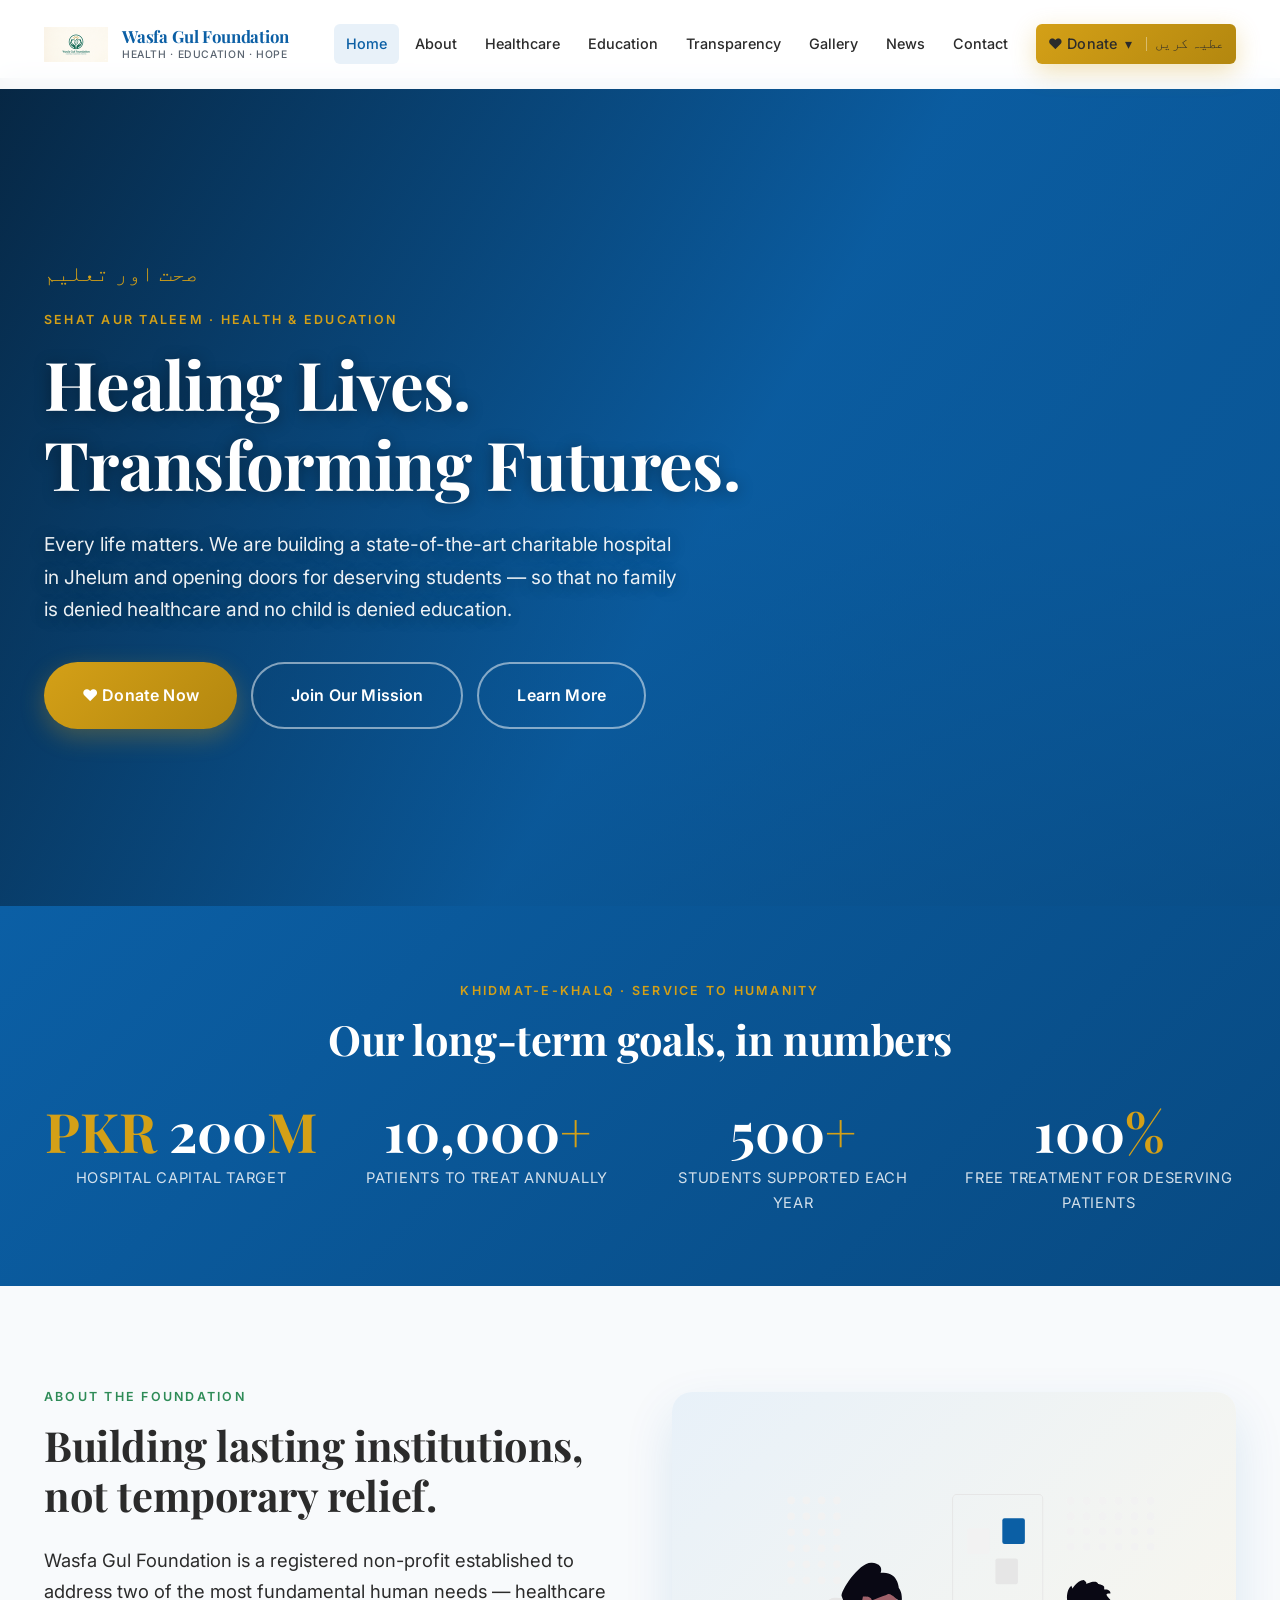
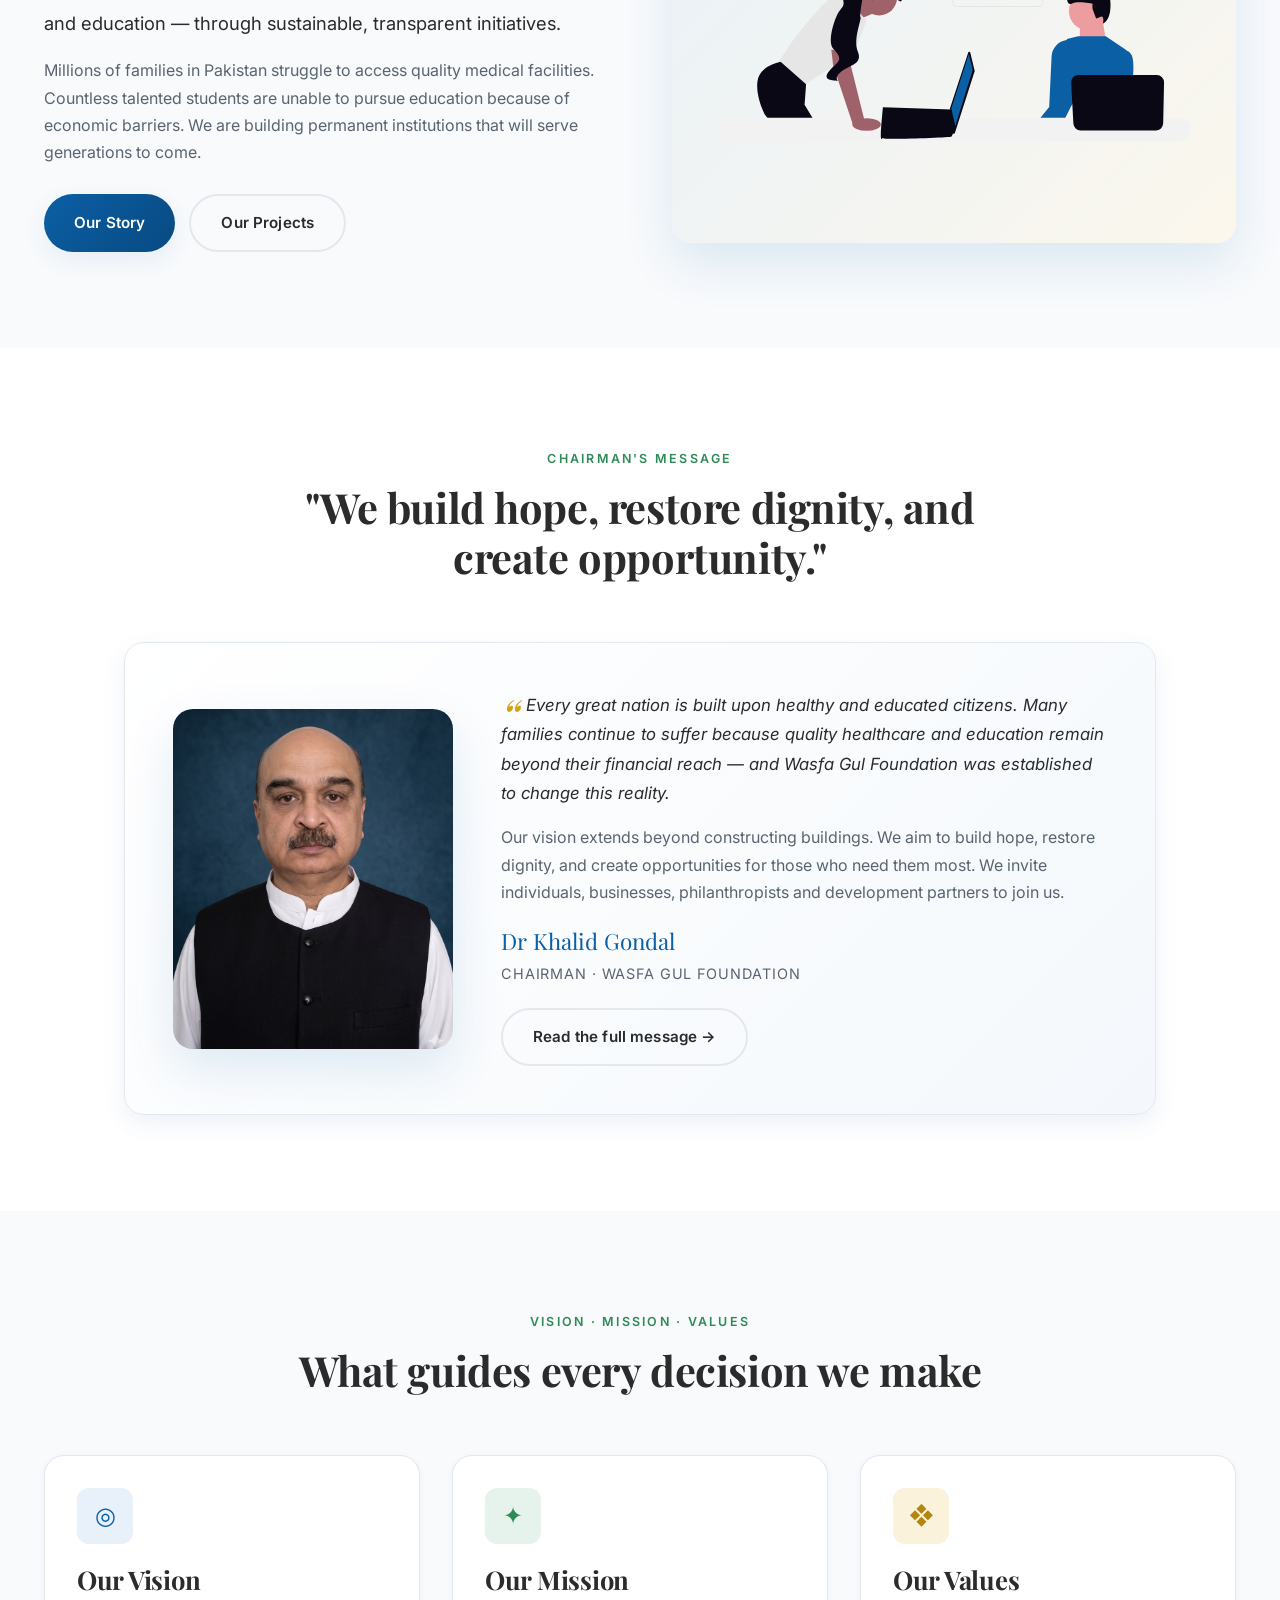
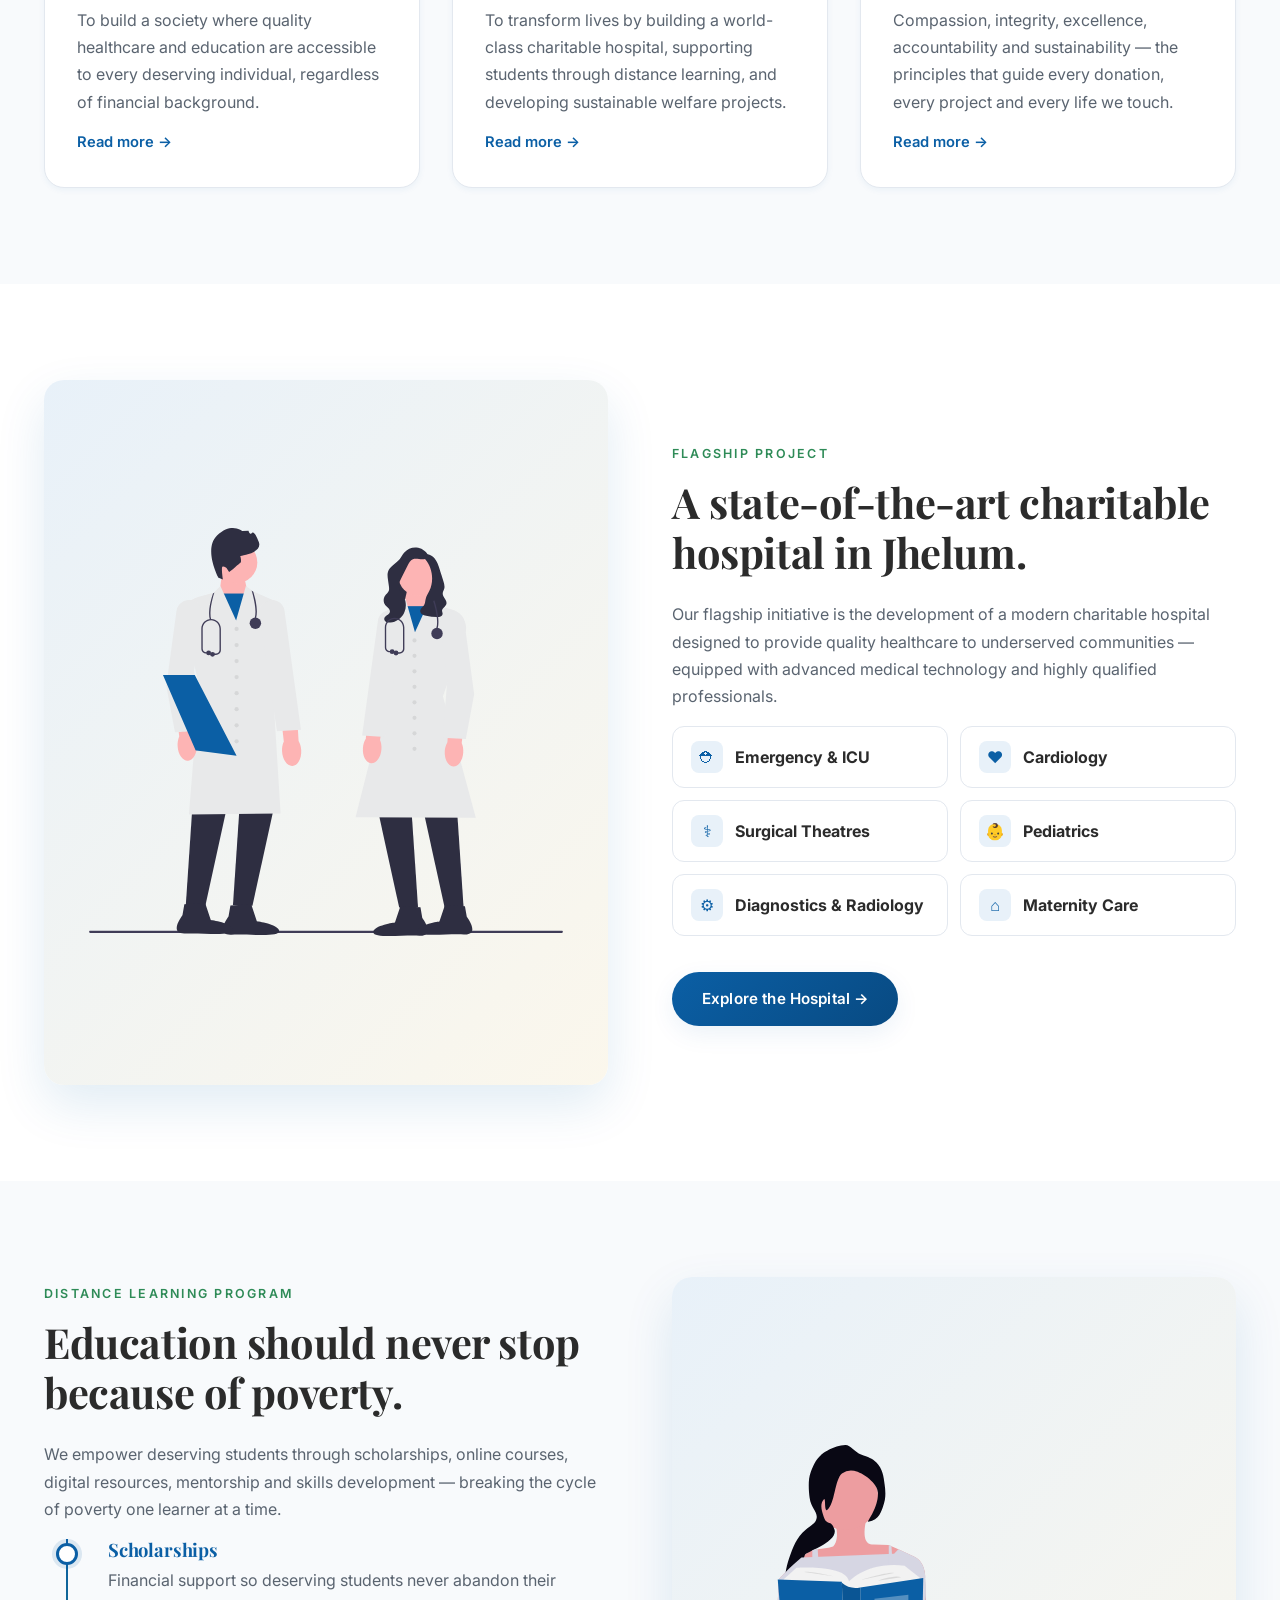
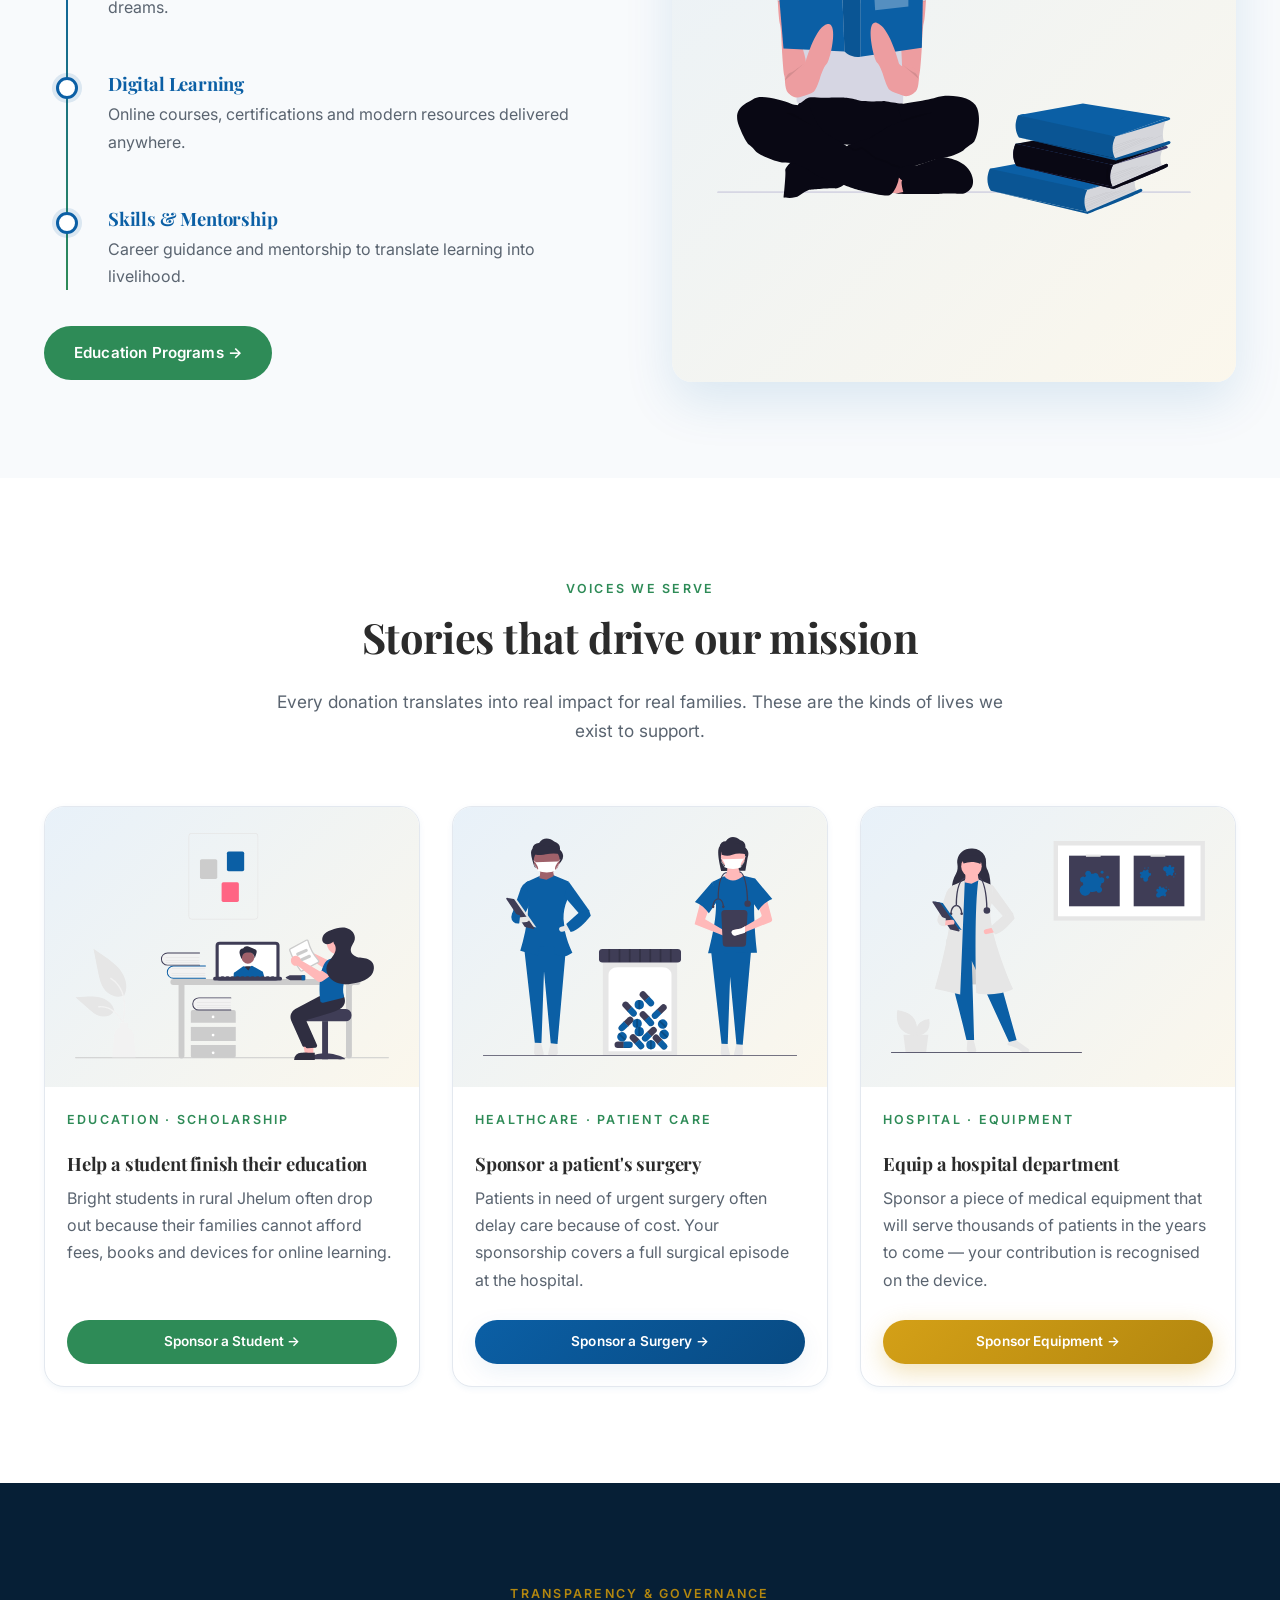
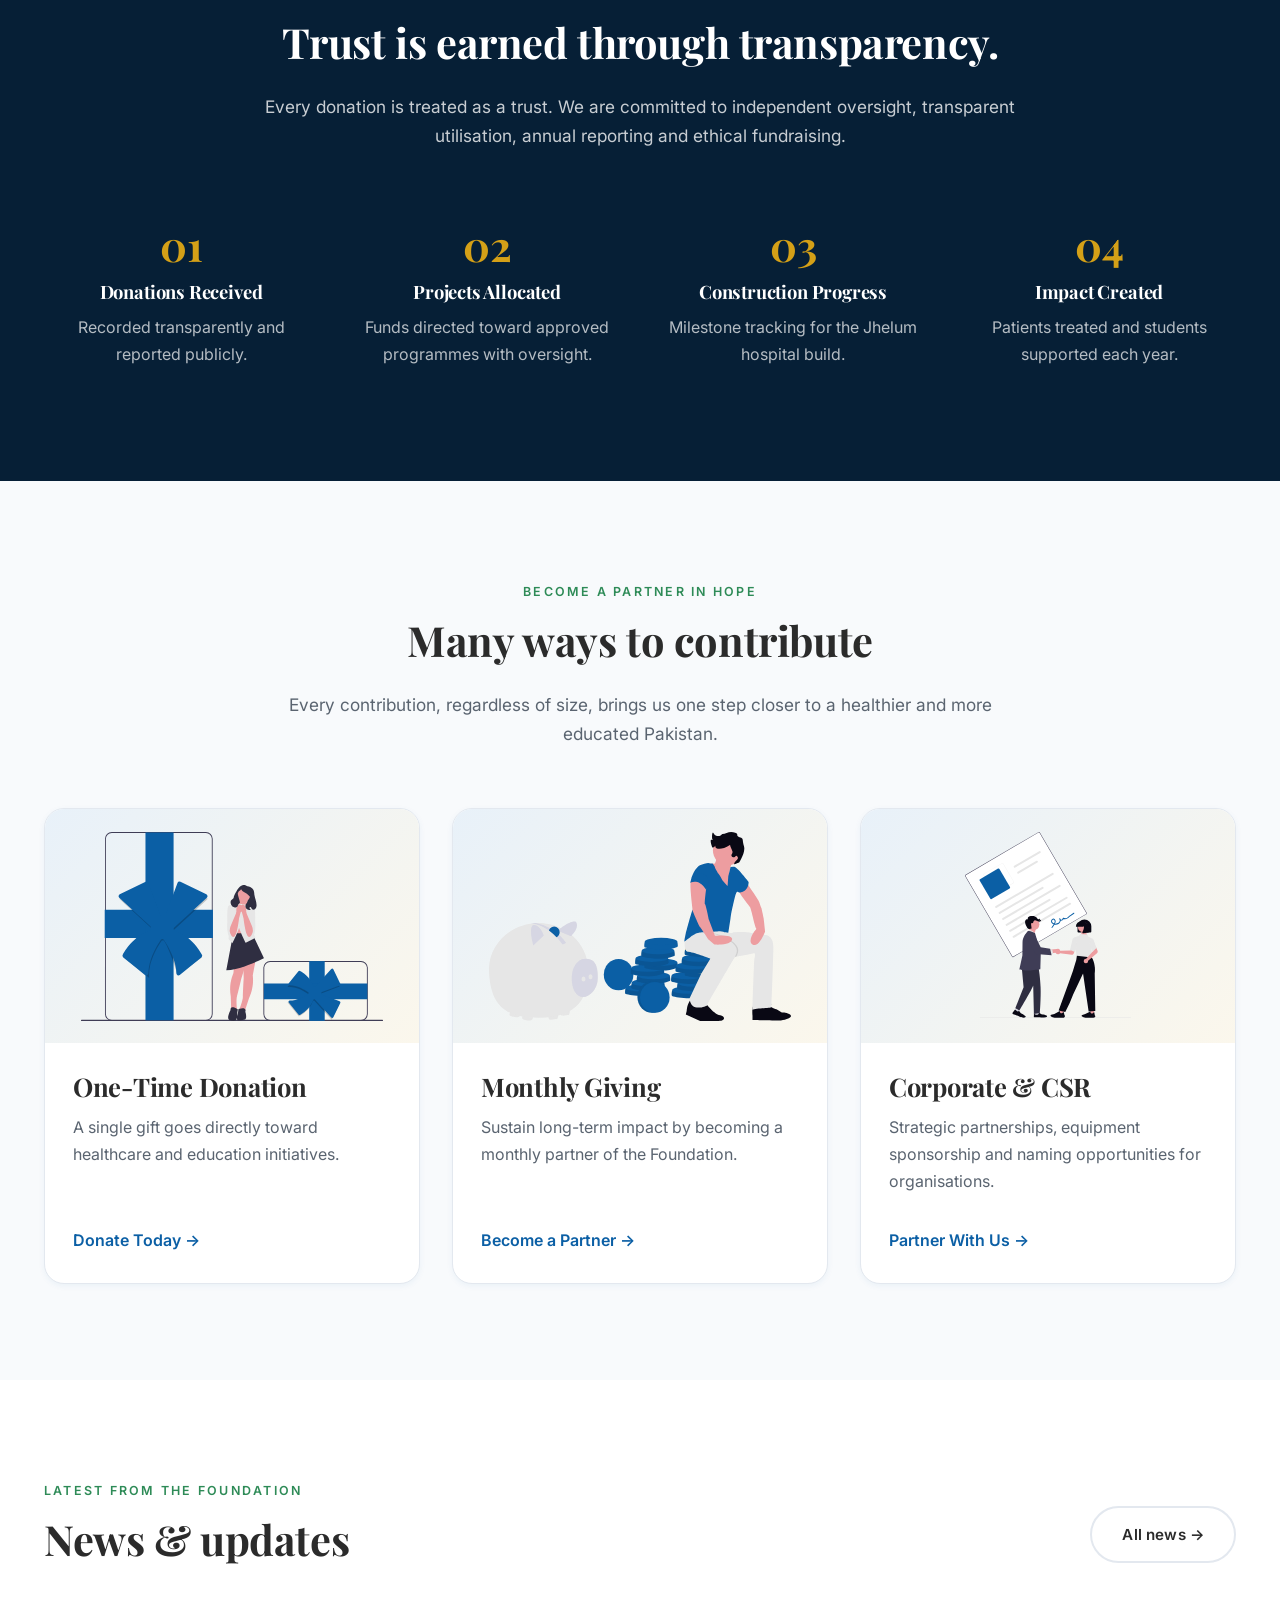
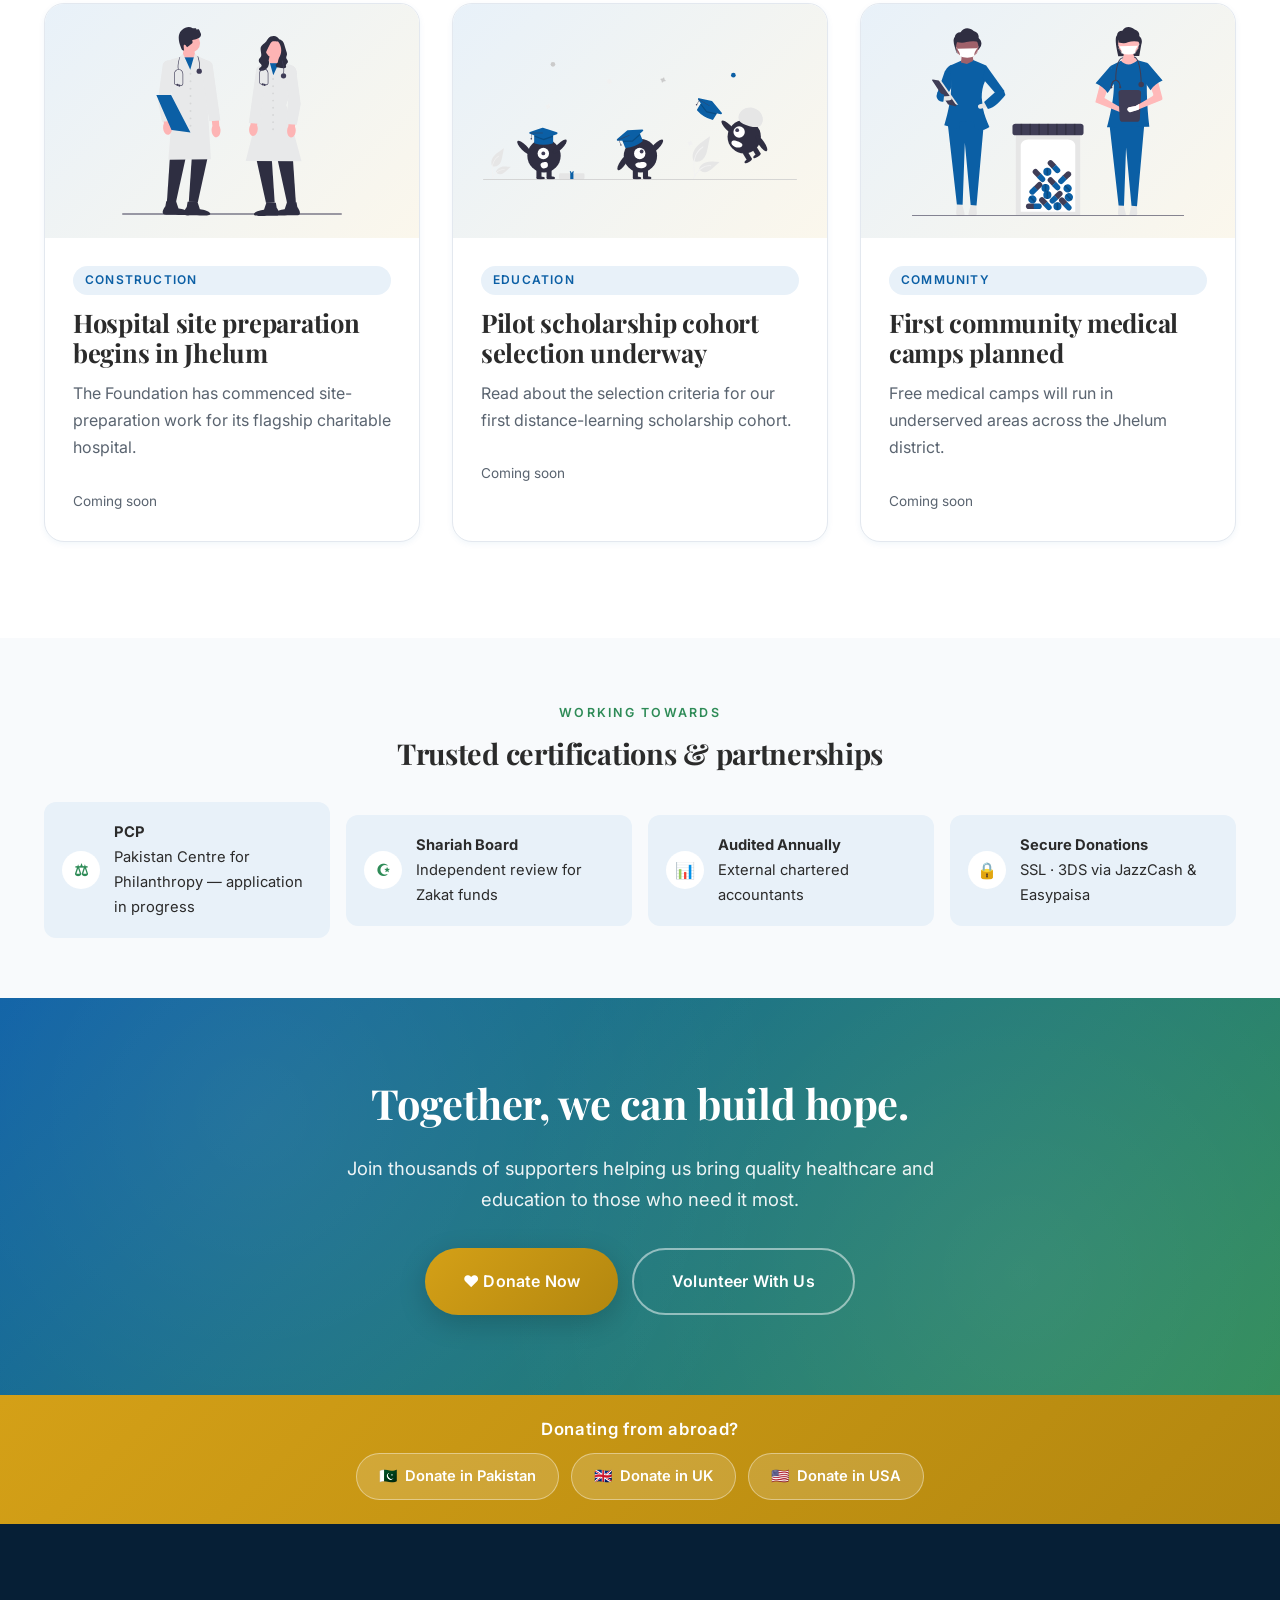
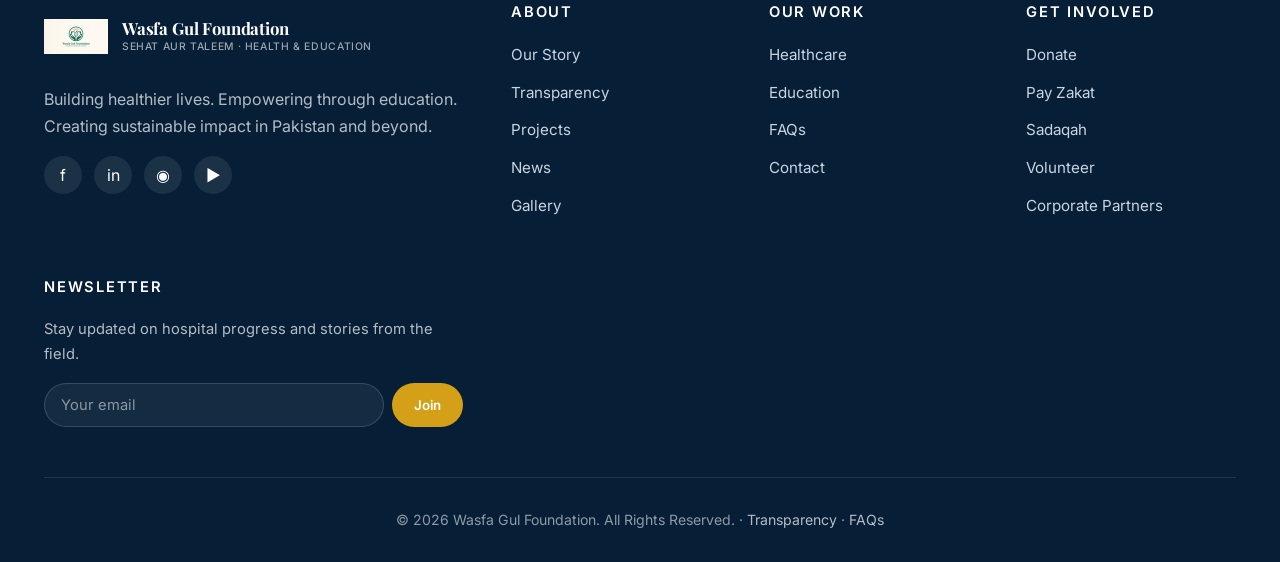
==== index.html @ 4ba46009 "Replace all stock photos with flat brand illustrations; gradient hero backgrounds - Swap 52 Unsplash" ====
<!DOCTYPE html>
<html lang="en">
<head>
<meta charset="UTF-8" />
<script>document.documentElement.classList.add('js');</script>
<meta name="viewport" content="width=device-width, initial-scale=1.0" />
<title>Wasfa Gul Foundation — Healing Lives. Transforming Futures.</title>
<meta name="description" content="Wasfa Gul Foundation is a non-profit dedicated to building a state-of-the-art charitable hospital in Jhelum and empowering students through distance learning." />
<link rel="preconnect" href="https://fonts.googleapis.com" />
<link rel="preconnect" href="https://fonts.gstatic.com" crossorigin />
<link href="https://fonts.googleapis.com/css2?family=Playfair+Display:wght@600;700;800&family=Inter:wght@400;500;600;700&display=swap" rel="stylesheet" />
<link rel="stylesheet" href="assets/css/style.css" />
<meta property="og:title" content="Wasfa Gul Foundation — Healing Lives. Transforming Futures." />
<meta property="og:description" content="A non-profit building a state-of-the-art charitable hospital in Jhelum and empowering students through distance learning." />
<meta property="og:type" content="website" />
<meta property="og:url" content="https://wasfagulfoundation.org/" />
<meta property="og:image" content="https://wasfagulfoundation.org/assets/img/logo-web.png" />
<meta property="og:image:width" content="1200" />
<meta property="og:image:height" content="630" />
<meta property="og:image:alt" content="Wasfa Gul Foundation — healthcare and education for underserved communities" />
<meta property="og:site_name" content="Wasfa Gul Foundation" />
<meta property="og:locale" content="en_PK" />
<meta name="twitter:card" content="summary_large_image" />
<meta name="twitter:title" content="Wasfa Gul Foundation — Healing Lives. Transforming Futures." />
<meta name="twitter:description" content="A non-profit building a state-of-the-art charitable hospital in Jhelum and empowering students through distance learning." />
<meta name="twitter:image" content="https://wasfagulfoundation.org/assets/img/logo-web.png" />
<script type="application/ld+json">
{
  "@context": "https://schema.org",
  "@graph": [
    {
      "@type": "NGO",
      "@id": "https://wasfagulfoundation.org/#org",
      "name": "Wasfa Gul Foundation",
      "alternateName": "WGF",
      "url": "https://wasfagulfoundation.org/",
      "logo": "https://wasfagulfoundation.org/assets/img/logo.png",
      "description": "A registered non-profit dedicated to building a state-of-the-art charitable hospital in Jhelum and empowering students through distance learning.",
      "address": {"@type": "PostalAddress", "addressLocality": "Jhelum", "addressRegion": "Punjab", "addressCountry": "PK"},
      "sameAs": ["https://www.facebook.com/wasfagul", "https://www.linkedin.com/company/wasfagul", "https://www.instagram.com/wasfagul"],
      "subOrganization": [{"@id": "https://wasfagulfoundation.org/#hospital"}, {"@id": "https://wasfagulfoundation.org/#education"}],
      "potentialAction": {
        "@type": "DonateAction",
        "target": {"@type": "EntryPoint", "urlTemplate": "https://wasfagulfoundation.org/donate.html", "actionPlatform": ["https://schema.org/DesktopWebPlatform", "https://schema.org/MobileWebPlatform"]},
        "recipient": {"@id": "https://wasfagulfoundation.org/#org"},
        "priceCurrency": "PKR"
      }
    },
    {
      "@type": "WebSite",
      "@id": "https://wasfagulfoundation.org/#website",
      "url": "https://wasfagulfoundation.org/",
      "name": "Wasfa Gul Foundation",
      "publisher": {"@id": "https://wasfagulfoundation.org/#org"},
      "inLanguage": "en-PK"
    }
  ]
}
</script>
</head>
<body>
<a class="skip-link" href="#main-content">Skip to main content</a>

<!-- ===== Header ===== -->
<header class="site-header">
  <div class="nav-wrap">
    <a href="index.html" class="brand">
      <span class="brand-mark"><img src="assets/img/logo-mark.png" alt="Wasfa Gul Foundation logo" /></span>
      <span class="brand-text">Wasfa Gul Foundation<small>Health · Education · Hope</small></span>
    </a>
    <button class="nav-toggle" aria-label="Open menu" aria-expanded="false">☰</button>
    <ul class="nav-menu" id="primary-nav">
      <li><a href="index.html" class="active">Home</a></li>
      <li><a href="about.html">About</a></li>
      <li><a href="hospital.html">Healthcare</a></li>
      <li><a href="education.html">Education</a></li>
      <li><a href="transparency.html">Transparency</a></li>
      <li><a href="gallery.html">Gallery</a></li>
      <li><a href="news.html">News</a></li>
      <li><a href="contact.html">Contact</a></li>
      <li class="nav-cta donate-dropdown">
        <a href="donate.html" class="btn btn-gold btn-sm" aria-haspopup="true" aria-expanded="false">❤ Donate <span aria-hidden="true">▾</span> <span class="urdu-label" lang="ur">عطیہ کریں</span></a>
        <ul class="donate-dropdown-menu" role="menu" aria-label="Ways to give">
          <li role="none"><a href="donate.html" role="menuitem"><span class="icon" aria-hidden="true">❤</span> Donate Now</a></li>
          <li role="none"><a href="zakat.html" role="menuitem"><span class="icon" aria-hidden="true">☪</span> Zakat</a></li>
          <li role="none"><a href="sadaqah.html" role="menuitem"><span class="icon" aria-hidden="true">✦</span> Sadaqah</a></li>
          <li role="none"><a href="volunteer.html" role="menuitem"><span class="icon" aria-hidden="true">🤝</span> Volunteer</a></li>
        </ul>
      </li>
    </ul>
  </div>
</header>

<main id="main-content" tabindex="-1">

<!-- ===== Hero ===== -->
<section class="hero">
  <div class="hero-bg" style="background-image: linear-gradient(135deg, #0B5FA5 0%, #084a82 70%);"></div>
  <div class="container">
    <div class="hero-content reveal">
      <p class="urdu-hero" lang="ur" aria-label="Sehat aur Taleem — Health and Education">صحت اور تعلیم</p>
      <span class="eyebrow" style="color: var(--color-accent);">Sehat aur Taleem · Health &amp; Education</span>
      <h1>Healing Lives.<br/>Transforming Futures.</h1>
      <p class="lead">Every life matters. We are building a state-of-the-art charitable hospital in Jhelum and opening doors for deserving students — so that no family is denied healthcare and no child is denied education.</p>
      <div class="hero-actions">
        <a href="donate.html" class="btn btn-gold btn-lg">❤ Donate Now</a>
        <a href="volunteer.html" class="btn btn-outline-white btn-lg">Join Our Mission</a>
        <a href="about.html" class="btn btn-outline-white btn-lg">Learn More</a>
      </div>
    </div>
  </div>
</section>

<!-- ===== Impact Counters ===== -->
<section class="stats" aria-labelledby="impact-heading">
  <div class="container">
    <div style="text-align:center; margin-bottom: 40px;">
      <span class="eyebrow" style="color: var(--color-accent);">Khidmat-e-Khalq · Service to Humanity</span>
      <h2 id="impact-heading" style="color:#fff;">Our long-term goals, in numbers</h2>
    </div>
    <div class="stats-grid">
      <div class="reveal">
        <div class="stat-num"><span class="suffix">PKR </span><span data-count="200">0</span><span class="suffix">M</span></div>
        <div class="stat-label">Hospital capital target</div>
      </div>
      <div class="reveal">
        <div class="stat-num"><span data-count="10000">0</span><span class="suffix">+</span></div>
        <div class="stat-label">Patients to treat annually</div>
      </div>
      <div class="reveal">
        <div class="stat-num"><span data-count="500">0</span><span class="suffix">+</span></div>
        <div class="stat-label">Students supported each year</div>
      </div>
      <div class="reveal">
        <div class="stat-num"><span data-count="100">0</span><span class="suffix">%</span></div>
        <div class="stat-label">Free treatment for deserving patients</div>
      </div>
    </div>
  </div>
</section>

<!-- ===== About preview ===== -->
<section class="section">
  <div class="container">
    <div class="split">
      <div class="reveal">
        <span class="eyebrow">About the Foundation</span>
        <h2>Building lasting institutions, not temporary relief.</h2>
        <p class="lead">Wasfa Gul Foundation is a registered non-profit established to address two of the most fundamental human needs — healthcare and education — through sustainable, transparent initiatives.</p>
        <p>Millions of families in Pakistan struggle to access quality medical facilities. Countless talented students are unable to pursue education because of economic barriers. We are building permanent institutions that will serve generations to come.</p>
        <div style="display:flex; gap: 14px; margin-top: 28px;">
          <a href="about.html" class="btn btn-primary">Our Story</a>
          <a href="projects.html" class="btn btn-outline">Our Projects</a>
        </div>
      </div>
      <div class="split-img landscape reveal">
        <img src="assets/img/illustrations/teamwork.svg" alt="Volunteers join hands in unity" loading="lazy" />
      </div>
    </div>
  </div>
</section>

<!-- ===== Chairman's Message ===== -->
<section class="section section-alt" aria-labelledby="chairman-heading">
  <div class="container" style="max-width: 1080px;">
    <div class="section-header reveal">
      <span class="eyebrow">Chairman's Message</span>
      <h2 id="chairman-heading">"We build hope, restore dignity, and create opportunity."</h2>
    </div>
    <div class="chairman-card reveal">
      <div class="chairman-portrait">
        <img src="assets/img/chairman-web.jpg" alt="Dr Khalid Gondal, Chairman of Wasfa Gul Foundation" width="280" height="340" />
      </div>
      <div>
        <p class="quote-body">Every great nation is built upon healthy and educated citizens. Many families continue to suffer because quality healthcare and education remain beyond their financial reach — and Wasfa Gul Foundation was established to change this reality.</p>
        <p style="color: var(--color-text-muted);">Our vision extends beyond constructing buildings. We aim to build hope, restore dignity, and create opportunities for those who need them most. We invite individuals, businesses, philanthropists and development partners to join us.</p>
        <div class="signature">Dr Khalid Gondal</div>
        <div class="role">Chairman · Wasfa Gul Foundation</div>
        <a href="about.html" class="btn btn-outline" style="margin-top: 22px;">Read the full message →</a>
      </div>
    </div>
  </div>
</section>

<!-- ===== Vision / Mission / Values ===== -->
<section class="section">
  <div class="container">
    <div class="section-header reveal">
      <span class="eyebrow">Vision · Mission · Values</span>
      <h2>What guides every decision we make</h2>
    </div>
    <div class="grid grid-3">
      <a href="about.html#vision" class="card card-link-wrap reveal">
        <div class="card-icon">◎</div>
        <h3>Our Vision</h3>
        <p>To build a society where quality healthcare and education are accessible to every deserving individual, regardless of financial background.</p>
        <span class="card-cta">Read more →</span>
      </a>
      <a href="about.html#mission" class="card card-link-wrap reveal">
        <div class="card-icon green">✦</div>
        <h3>Our Mission</h3>
        <p>To transform lives by building a world-class charitable hospital, supporting students through distance learning, and developing sustainable welfare projects.</p>
        <span class="card-cta">Read more →</span>
      </a>
      <a href="about.html#values" class="card card-link-wrap reveal">
        <div class="card-icon gold">❖</div>
        <h3>Our Values</h3>
        <p>Compassion, integrity, excellence, accountability and sustainability — the principles that guide every donation, every project and every life we touch.</p>
        <span class="card-cta">Read more →</span>
      </a>
    </div>
  </div>
</section>

<!-- ===== Hospital Section ===== -->
<section class="section section-alt">
  <div class="container">
    <div class="split">
      <div class="split-img reveal">
        <img src="assets/img/illustrations/hospital.svg" alt="Modern hospital building" loading="lazy" />
      </div>
      <div class="reveal">
        <span class="eyebrow">Flagship Project</span>
        <h2>A state-of-the-art charitable hospital in Jhelum.</h2>
        <p>Our flagship initiative is the development of a modern charitable hospital designed to provide quality healthcare to underserved communities — equipped with advanced medical technology and highly qualified professionals.</p>
        <ul class="chip-grid mb-3">
          <li><span class="icon">⛑</span><strong>Emergency &amp; ICU</strong></li>
          <li><span class="icon">❤</span><strong>Cardiology</strong></li>
          <li><span class="icon">⚕</span><strong>Surgical Theatres</strong></li>
          <li><span class="icon">👶</span><strong>Pediatrics</strong></li>
          <li><span class="icon">⚙</span><strong>Diagnostics &amp; Radiology</strong></li>
          <li><span class="icon">⌂</span><strong>Maternity Care</strong></li>
        </ul>
        <a href="hospital.html" class="btn btn-primary">Explore the Hospital →</a>
      </div>
    </div>
  </div>
</section>

<!-- ===== Education Section ===== -->
<section class="section">
  <div class="container">
    <div class="split">
      <div class="reveal">
        <span class="eyebrow">Distance Learning Program</span>
        <h2>Education should never stop because of poverty.</h2>
        <p>We empower deserving students through scholarships, online courses, digital resources, mentorship and skills development — breaking the cycle of poverty one learner at a time.</p>
        <div class="timeline mb-3" style="margin-left:0;">
          <div class="timeline-item"><div class="timeline-dot"></div><h4>Scholarships</h4><p>Financial support so deserving students never abandon their dreams.</p></div>
          <div class="timeline-item"><div class="timeline-dot"></div><h4>Digital Learning</h4><p>Online courses, certifications and modern resources delivered anywhere.</p></div>
          <div class="timeline-item"><div class="timeline-dot"></div><h4>Skills &amp; Mentorship</h4><p>Career guidance and mentorship to translate learning into livelihood.</p></div>
        </div>
        <a href="education.html" class="btn btn-secondary">Education Programs →</a>
      </div>
      <div class="split-img reveal">
        <img src="assets/img/illustrations/reading.svg" alt="Open book — symbol of learning" loading="lazy" />
      </div>
    </div>
  </div>
</section>

<!-- ===== Voices We Serve / Beneficiary Stories ===== -->
<section class="section section-alt" aria-labelledby="voices-heading">
  <div class="container">
    <div class="section-header reveal">
      <span class="eyebrow">Voices We Serve</span>
      <h2 id="voices-heading">Stories that drive our mission</h2>
      <p>Every donation translates into real impact for real families. These are the kinds of lives we exist to support.</p>
    </div>
    <div class="grid grid-3">
      <article class="beneficiary-card reveal">
        <figure><img src="assets/img/illustrations/online-learning.svg" alt="Young student" loading="lazy" /></figure>
        <div class="beneficiary-body">
          <span class="eyebrow">Education · Scholarship</span>
          <h3>Help a student finish their education</h3>
          <p>Bright students in rural Jhelum often drop out because their families cannot afford fees, books and devices for online learning.</p>
          <a href="donate.html" class="btn btn-secondary btn-sm">Sponsor a Student →</a>
        </div>
      </article>
      <article class="beneficiary-card reveal">
        <figure><img src="assets/img/illustrations/checkup.svg" alt="Hospital bed" loading="lazy" /></figure>
        <div class="beneficiary-body">
          <span class="eyebrow">Healthcare · Patient Care</span>
          <h3>Sponsor a patient's surgery</h3>
          <p>Patients in need of urgent surgery often delay care because of cost. Your sponsorship covers a full surgical episode at the hospital.</p>
          <a href="donate.html" class="btn btn-primary btn-sm">Sponsor a Surgery →</a>
        </div>
      </article>
      <article class="beneficiary-card reveal">
        <figure><img src="assets/img/illustrations/medical-research.svg" alt="Medical equipment" loading="lazy" /></figure>
        <div class="beneficiary-body">
          <span class="eyebrow">Hospital · Equipment</span>
          <h3>Equip a hospital department</h3>
          <p>Sponsor a piece of medical equipment that will serve thousands of patients in the years to come — your contribution is recognised on the device.</p>
          <a href="donate.html" class="btn btn-gold btn-sm">Sponsor Equipment →</a>
        </div>
      </article>
    </div>
  </div>
</section>

<!-- ===== Transparency ===== -->
<section class="section section-dark">
  <div class="container">
    <div class="section-header reveal">
      <span class="eyebrow gold">Transparency &amp; Governance</span>
      <h2 style="color:#fff;">Trust is earned through transparency.</h2>
      <p>Every donation is treated as a trust. We are committed to independent oversight, transparent utilisation, annual reporting and ethical fundraising.</p>
    </div>
    <div class="grid grid-4">
      <div class="reveal" style="text-align:center;">
        <div style="font-family: var(--font-heading); font-size: 2.6rem; color: var(--color-accent); font-weight:700;">01</div>
        <h4 style="color:#fff;">Donations Received</h4>
        <p style="color: rgba(255,255,255,0.7);">Recorded transparently and reported publicly.</p>
      </div>
      <div class="reveal" style="text-align:center;">
        <div style="font-family: var(--font-heading); font-size: 2.6rem; color: var(--color-accent); font-weight:700;">02</div>
        <h4 style="color:#fff;">Projects Allocated</h4>
        <p style="color: rgba(255,255,255,0.7);">Funds directed toward approved programmes with oversight.</p>
      </div>
      <div class="reveal" style="text-align:center;">
        <div style="font-family: var(--font-heading); font-size: 2.6rem; color: var(--color-accent); font-weight:700;">03</div>
        <h4 style="color:#fff;">Construction Progress</h4>
        <p style="color: rgba(255,255,255,0.7);">Milestone tracking for the Jhelum hospital build.</p>
      </div>
      <div class="reveal" style="text-align:center;">
        <div style="font-family: var(--font-heading); font-size: 2.6rem; color: var(--color-accent); font-weight:700;">04</div>
        <h4 style="color:#fff;">Impact Created</h4>
        <p style="color: rgba(255,255,255,0.7);">Patients treated and students supported each year.</p>
      </div>
    </div>
  </div>
</section>

<!-- ===== Ways to Give ===== -->
<section class="section">
  <div class="container">
    <div class="section-header reveal">
      <span class="eyebrow">Become a Partner in Hope</span>
      <h2>Many ways to contribute</h2>
      <p>Every contribution, regardless of size, brings us one step closer to a healthier and more educated Pakistan.</p>
    </div>
    <div class="grid grid-3">
      <div class="card-img reveal">
        <figure><img src="assets/img/illustrations/donation.svg" alt="One-time donation" loading="lazy" /></figure>
        <div class="card-img-body">
          <h3>One-Time Donation</h3>
          <p>A single gift goes directly toward healthcare and education initiatives.</p>
          <a href="donate.html" class="card-link">Donate Today →</a>
        </div>
      </div>
      <div class="card-img reveal">
        <figure><img src="assets/img/illustrations/monthly-giving.svg" alt="Monthly giving" loading="lazy" /></figure>
        <div class="card-img-body">
          <h3>Monthly Giving</h3>
          <p>Sustain long-term impact by becoming a monthly partner of the Foundation.</p>
          <a href="donate.html" class="card-link">Become a Partner →</a>
        </div>
      </div>
      <div class="card-img reveal">
        <figure><img src="assets/img/illustrations/partnership.svg" alt="Corporate sponsorship" loading="lazy" /></figure>
        <div class="card-img-body">
          <h3>Corporate &amp; CSR</h3>
          <p>Strategic partnerships, equipment sponsorship and naming opportunities for organisations.</p>
          <a href="donate.html" class="card-link">Partner With Us →</a>
        </div>
      </div>
    </div>
  </div>
</section>

<!-- ===== News preview ===== -->
<section class="section section-alt" aria-labelledby="news-heading">
  <div class="container">
    <div class="section-header reveal" style="display: flex; justify-content: space-between; align-items: flex-end; text-align: left; max-width: none; margin-bottom: 40px;">
      <div>
        <span class="eyebrow">Latest from the Foundation</span>
        <h2 id="news-heading" style="margin-bottom: 0;">News &amp; updates</h2>
      </div>
      <a href="news.html" class="btn btn-outline">All news →</a>
    </div>
    <div class="grid grid-3">
      <article class="card-img news-card reveal">
        <figure><img src="assets/img/illustrations/hospital.svg" alt="Hospital site preparation" loading="lazy" /></figure>
        <div class="card-img-body">
          <span class="tag">Construction</span>
          <h3>Hospital site preparation begins in Jhelum</h3>
          <p>The Foundation has commenced site-preparation work for its flagship charitable hospital.</p>
          <span class="date">Coming soon</span>
        </div>
      </article>
      <article class="card-img news-card reveal">
        <figure><img src="assets/img/illustrations/graduation.svg" alt="Scholarship cohort" loading="lazy" /></figure>
        <div class="card-img-body">
          <span class="tag">Education</span>
          <h3>Pilot scholarship cohort selection underway</h3>
          <p>Read about the selection criteria for our first distance-learning scholarship cohort.</p>
          <span class="date">Coming soon</span>
        </div>
      </article>
      <article class="card-img news-card reveal">
        <figure><img src="assets/img/illustrations/checkup.svg" alt="Health worker checking a patient at a medical camp" loading="lazy" /></figure>
        <div class="card-img-body">
          <span class="tag">Community</span>
          <h3>First community medical camps planned</h3>
          <p>Free medical camps will run in underserved areas across the Jhelum district.</p>
          <span class="date">Coming soon</span>
        </div>
      </article>
    </div>
  </div>
</section>

<!-- ===== Partners / Trust strip ===== -->
<section class="section" style="padding: 60px 0;">
  <div class="container">
    <div class="section-header reveal" style="margin-bottom: 32px;">
      <span class="eyebrow">Working towards</span>
      <h2 style="font-size: clamp(1.3rem, 2.4vw, 1.8rem);">Trusted certifications &amp; partnerships</h2>
    </div>
    <div style="display: grid; grid-template-columns: repeat(auto-fit, minmax(220px, 1fr)); gap: 16px; align-items: center;">
      <div class="trust-row reveal" style="margin: 0;"><div class="icon" aria-hidden="true">⚖</div><div class="text"><strong>PCP</strong>Pakistan Centre for Philanthropy — application in progress</div></div>
      <div class="trust-row reveal" style="margin: 0;"><div class="icon" aria-hidden="true">☪</div><div class="text"><strong>Shariah Board</strong>Independent review for Zakat funds</div></div>
      <div class="trust-row reveal" style="margin: 0;"><div class="icon" aria-hidden="true">📊</div><div class="text"><strong>Audited Annually</strong>External chartered accountants</div></div>
      <div class="trust-row reveal" style="margin: 0;"><div class="icon" aria-hidden="true">🔒</div><div class="text"><strong>Secure Donations</strong>SSL · 3DS via JazzCash &amp; Easypaisa</div></div>
    </div>
  </div>
</section>

<!-- ===== Final CTA ===== -->
<section class="cta-banner">
  <div class="container reveal">
    <h2>Together, we can build hope.</h2>
    <p>Join thousands of supporters helping us bring quality healthcare and education to those who need it most.</p>
    <div style="display:flex; gap:14px; justify-content:center; flex-wrap:wrap;">
      <a href="donate.html" class="btn btn-gold btn-lg">❤ Donate Now</a>
      <a href="volunteer.html" class="btn btn-outline-white btn-lg">Volunteer With Us</a>
    </div>
  </div>
</section>

</main>

<section class="diaspora-bar" aria-label="International donations">
  <div class="container">
    <h3>Donating from abroad?</h3>
    <div class="diaspora-buttons">
      <a href="donate.html" class="diaspora-btn"><span aria-hidden="true">🇵🇰</span> Donate in Pakistan</a>
      <a href="donate.html#uk" class="diaspora-btn"><span aria-hidden="true">🇬🇧</span> Donate in UK</a>
      <a href="donate.html#usa" class="diaspora-btn"><span aria-hidden="true">🇺🇸</span> Donate in USA</a>
    </div>
  </div>
</section>

<footer class="site-footer">
  <div class="container">
    <div class="footer-grid">
      <div class="footer-about">
        <a href="index.html" class="brand"><span class="brand-mark"><img src="assets/img/logo-mark.png" alt="Wasfa Gul Foundation logo" /></span><span class="brand-text" style="color:#fff;">Wasfa Gul Foundation<small>Sehat aur Taleem · Health &amp; Education</small></span></a>
        <p>Building healthier lives. Empowering through education. Creating sustainable impact in Pakistan and beyond.</p>
        <ul class="social-list" aria-label="Social media"><li><a href="#" aria-label="Facebook">f</a></li><li><a href="#" aria-label="LinkedIn">in</a></li><li><a href="#" aria-label="Instagram">◉</a></li><li><a href="#" aria-label="YouTube">▶</a></li></ul>
      </div>
      <div><h4>About</h4><ul class="footer-list"><li><a href="about.html">Our Story</a></li><li><a href="transparency.html">Transparency</a></li><li><a href="projects.html">Projects</a></li><li><a href="news.html">News</a></li><li><a href="gallery.html">Gallery</a></li></ul></div>
      <div><h4>Our Work</h4><ul class="footer-list"><li><a href="hospital.html">Healthcare</a></li><li><a href="education.html">Education</a></li><li><a href="faq.html">FAQs</a></li><li><a href="contact.html">Contact</a></li></ul></div>
      <div><h4>Get Involved</h4><ul class="footer-list"><li><a href="donate.html">Donate</a></li><li><a href="zakat.html">Pay Zakat</a></li><li><a href="sadaqah.html">Sadaqah</a></li><li><a href="volunteer.html">Volunteer</a></li><li><a href="donate.html">Corporate Partners</a></li></ul></div>
      <div><h4>Newsletter</h4><p style="font-size:0.92rem; color: rgba(255,255,255,0.7);">Stay updated on hospital progress and stories from the field.</p><form class="newsletter-form" data-demo><label for="nl-email" class="visually-hidden">Email address</label><input id="nl-email" type="email" placeholder="Your email" required /><button type="submit">Join</button></form></div>
    </div>
    <div class="copyright">© 2026 Wasfa Gul Foundation. All Rights Reserved. · <a href="transparency.html" style="color: rgba(255,255,255,0.7);">Transparency</a> · <a href="faq.html" style="color: rgba(255,255,255,0.7);">FAQs</a></div>
  </div>
</footer>

<script src="assets/js/main.js"></script>
</body>
</html>
---- assets/css/style.css ----
/* ==========================================================================
   Wasfa Gul Foundation — Global Stylesheet
   Premium humanitarian + corporate aesthetic
   ========================================================================== */

:root {
  --color-primary: #0B5FA5;        /* Deep Medical Blue */
  --color-primary-dark: #084a82;
  --color-primary-light: #e8f1f9;
  --color-secondary: #2E8B57;      /* Emerald Green */
  --color-secondary-dark: #246d44;
  --color-secondary-light: #e6f3ec;
  --color-accent: #D4A017;         /* Warm Gold */
  --color-accent-dark: #b3870f;
  --color-bg: #F8FAFC;
  --color-surface: #ffffff;
  --color-text: #2B2B2B;
  --color-text-muted: #5a6470;
  --color-border: #e3e8ef;
  --color-footer-bg: #061f36;
  --color-footer-text: #c9d4e0;

  --font-heading: 'Playfair Display', Georgia, serif;
  --font-body: 'Inter', -apple-system, BlinkMacSystemFont, 'Segoe UI', Roboto, sans-serif;

  --radius-sm: 6px;
  --radius-md: 12px;
  --radius-lg: 20px;
  --radius-pill: 999px;

  --shadow-sm: 0 2px 6px rgba(11, 95, 165, 0.06);
  --shadow-md: 0 8px 24px rgba(11, 95, 165, 0.08);
  --shadow-lg: 0 20px 50px rgba(11, 95, 165, 0.12);
  --shadow-xl: 0 30px 80px rgba(11, 95, 165, 0.18);

  --transition: 0.3s cubic-bezier(0.4, 0, 0.2, 1);
  --container: 1240px;
}

/* ---------- Reset ---------- */
*, *::before, *::after { box-sizing: border-box; }
html { scroll-behavior: smooth; scroll-padding-top: 90px; -webkit-text-size-adjust: 100%; }
@media (prefers-reduced-motion: reduce) {
  html { scroll-behavior: auto; }
  *, *::before, *::after { transition: none !important; animation: none !important; }
}

/* ---------- Accessibility utilities ---------- */
.visually-hidden, .sr-only {
  position: absolute !important;
  width: 1px !important; height: 1px !important;
  padding: 0 !important; margin: -1px !important;
  overflow: hidden !important; clip: rect(0,0,0,0) !important;
  white-space: nowrap !important; border: 0 !important;
}
.skip-link {
  position: absolute; top: -100px; left: 12px;
  background: var(--color-primary); color: #fff;
  padding: 12px 20px; border-radius: var(--radius-md);
  font-weight: 600; z-index: 9999;
  transition: top 0.2s;
}
.skip-link:focus { top: 12px; color: #fff; outline: 3px solid var(--color-accent); outline-offset: 2px; }
:focus-visible { outline: 3px solid var(--color-accent); outline-offset: 3px; border-radius: 4px; }
body {
  margin: 0;
  font-family: var(--font-body);
  font-size: 16px;
  line-height: 1.7;
  color: var(--color-text);
  background: var(--color-bg);
  -webkit-font-smoothing: antialiased;
  -moz-osx-font-smoothing: grayscale;
}
img { max-width: 100%; display: block; height: auto; }
a { color: var(--color-primary); text-decoration: none; transition: color var(--transition); }
a:hover { color: var(--color-accent); }
button { font-family: inherit; cursor: pointer; border: none; background: none; }

/* ---------- Typography ---------- */
h1, h2, h3, h4, h5, h6 {
  font-family: var(--font-heading);
  font-weight: 700;
  color: var(--color-text);
  line-height: 1.2;
  margin: 0 0 0.6em;
  letter-spacing: -0.01em;
}
h1 { font-size: clamp(2.2rem, 5vw, 3.6rem); }
h2 { font-size: clamp(1.8rem, 3.6vw, 2.6rem); }
h3 { font-size: clamp(1.3rem, 2.2vw, 1.6rem); }
h4 { font-size: 1.15rem; }
p { margin: 0 0 1em; color: var(--color-text-muted); }
.lead { font-size: 1.15rem; color: var(--color-text); line-height: 1.7; }
.eyebrow {
  display: inline-block;
  font-family: var(--font-body);
  font-size: 0.78rem;
  font-weight: 600;
  letter-spacing: 0.18em;
  text-transform: uppercase;
  color: var(--color-secondary);
  margin-bottom: 0.8rem;
}
.eyebrow.gold { color: var(--color-accent-dark); }

/* ---------- Layout ---------- */
.container { width: 100%; max-width: var(--container); margin: 0 auto; padding: 0 24px; }
.section { padding: 96px 0; }
.section-tight { padding: 64px 0; }
.section-alt { background: var(--color-surface); }
.section-dark { background: var(--color-footer-bg); color: var(--color-footer-text); }
.section-dark h1, .section-dark h2, .section-dark h3, .section-dark h4 { color: #fff; }
.section-dark p { color: rgba(255,255,255,0.78); }

.grid { display: grid; gap: 32px; }
.grid-2 { grid-template-columns: repeat(auto-fit, minmax(320px, 1fr)); }
.grid-3 { grid-template-columns: repeat(auto-fit, minmax(280px, 1fr)); }
.grid-4 { grid-template-columns: repeat(auto-fit, minmax(220px, 1fr)); }

.section-header { text-align: center; max-width: 760px; margin: 0 auto 60px; }
.section-header.left { text-align: left; margin-left: 0; }
.section-header p { font-size: 1.08rem; }

/* ---------- Buttons ---------- */
.btn {
  display: inline-flex;
  align-items: center;
  justify-content: center;
  gap: 8px;
  padding: 14px 30px;
  font-family: var(--font-body);
  font-size: 0.95rem;
  font-weight: 600;
  letter-spacing: 0.01em;
  border-radius: var(--radius-pill);
  transition: all var(--transition);
  cursor: pointer;
  white-space: nowrap;
}
.btn-primary {
  background: linear-gradient(135deg, var(--color-primary), var(--color-primary-dark));
  color: #fff;
  box-shadow: var(--shadow-md);
}
.btn-primary:hover { transform: translateY(-2px); box-shadow: var(--shadow-lg); color: #fff; }
.btn-gold {
  background: linear-gradient(135deg, var(--color-accent), var(--color-accent-dark));
  color: #fff;
  box-shadow: 0 8px 24px rgba(212, 160, 23, 0.3);
}
.btn-gold:hover { transform: translateY(-2px); box-shadow: 0 14px 32px rgba(212, 160, 23, 0.4); color: #fff; }
.btn-secondary {
  background: var(--color-secondary);
  color: #fff;
}
.btn-secondary:hover { background: var(--color-secondary-dark); transform: translateY(-2px); color: #fff; }
.btn-outline {
  background: transparent;
  color: var(--color-text);
  border: 2px solid var(--color-border);
}
.btn-outline:hover { border-color: var(--color-primary); color: var(--color-primary); transform: translateY(-2px); }
.btn-outline-white {
  background: transparent;
  color: #fff;
  border: 2px solid rgba(255,255,255,0.5);
}
.btn-outline-white:hover { background: #fff; color: var(--color-primary); }
.btn-lg { padding: 18px 38px; font-size: 1rem; }
.btn-sm { padding: 10px 22px; font-size: 0.85rem; }

/* ---------- Header / Navigation ---------- */
.site-header {
  position: fixed;
  top: 0; left: 0; right: 0;
  z-index: 100;
  background: rgba(255, 255, 255, 0.96);
  backdrop-filter: saturate(180%) blur(12px);
  -webkit-backdrop-filter: saturate(180%) blur(12px);
  border-bottom: 1px solid transparent;
  transition: all var(--transition);
}
.site-header.scrolled {
  box-shadow: var(--shadow-sm);
  border-bottom-color: var(--color-border);
}
.nav-wrap {
  display: flex;
  align-items: center;
  justify-content: space-between;
  gap: 20px;
  padding: 12px 24px;
  max-width: var(--container);
  margin: 0 auto;
}
.brand {
  display: flex;
  align-items: center;
  gap: 14px;
  font-family: var(--font-heading);
  font-weight: 700;
  font-size: 1.05rem;
  color: var(--color-primary);
  letter-spacing: -0.01em;
  flex-shrink: 0;
  white-space: nowrap;
}
.brand:hover { color: var(--color-primary); }
.brand-mark {
  width: 64px; height: 64px;
  display: grid; place-items: center;
  flex-shrink: 0;
  overflow: hidden;
  background: transparent;
}
.brand-mark img { width: 100%; height: 100%; object-fit: contain; display: block; }
.brand-text { display: flex; flex-direction: column; line-height: 1.15; white-space: nowrap; }
.brand-text small { font-family: var(--font-body); font-size: 0.65rem; color: var(--color-text-muted); font-weight: 500; letter-spacing: 0.06em; text-transform: uppercase; margin-top: 2px; }
@media (max-width: 1200px) {
  .brand-text { display: none; }
  .brand-mark { width: 56px; height: 56px; }
}

.nav-menu {
  display: flex;
  align-items: center;
  gap: 4px;
  list-style: none;
  margin: 0; padding: 0;
}
.nav-menu a {
  display: inline-block;
  padding: 8px 12px;
  color: var(--color-text);
  font-weight: 500;
  font-size: 0.9rem;
  border-radius: var(--radius-sm);
  transition: all var(--transition);
  white-space: nowrap;
}
.nav-menu a:hover, .nav-menu a.active { color: var(--color-primary); background: var(--color-primary-light); }
.nav-cta { margin-left: 12px; }

.nav-toggle {
  display: none;
  width: 44px; height: 44px;
  border-radius: var(--radius-sm);
  background: var(--color-primary-light);
  color: var(--color-primary);
  font-size: 1.5rem;
  align-items: center;
  justify-content: center;
}

@media (max-width: 960px) {
  .nav-menu {
    position: fixed;
    top: 78px; left: 0; right: 0;
    flex-direction: column;
    align-items: stretch;
    gap: 0;
    background: #fff;
    padding: 16px 24px 24px;
    border-bottom: 1px solid var(--color-border);
    box-shadow: var(--shadow-md);
    transform: translateY(-110%);
    opacity: 0;
    pointer-events: none;
    transition: all var(--transition);
  }
  .nav-menu.open { transform: translateY(0); opacity: 1; pointer-events: auto; }
  .nav-menu a { padding: 14px 12px; border-bottom: 1px solid var(--color-border); border-radius: 0; }
  .nav-menu a:last-of-type { border-bottom: none; }
  .nav-cta { margin: 12px 0 0; }
  .nav-toggle { display: inline-flex; }
}

/* ---------- Hero ---------- */
.hero {
  position: relative;
  min-height: 92vh;
  display: flex;
  align-items: center;
  color: #fff;
  margin-top: 78px;
  overflow: hidden;
}
.hero-bg {
  position: absolute; inset: 0;
  background-size: cover;
  background-position: center;
  z-index: -2;
}
.hero-bg::after {
  content: '';
  position: absolute; inset: 0;
  background:
    linear-gradient(120deg, rgba(6,31,54,0.88) 0%, rgba(11,95,165,0.78) 55%, rgba(11,95,165,0.55) 100%),
    linear-gradient(180deg, transparent 50%, rgba(6,31,54,0.4) 100%);
}
.hero h1, .hero p.lead { text-shadow: 0 2px 16px rgba(0,0,0,0.4); }
.hero .container { position: relative; z-index: 2; padding: 80px 24px; }
.hero-content { max-width: 760px; }
.hero h1 { color: #fff; font-size: clamp(2.4rem, 6vw, 4.2rem); margin-bottom: 24px; }
.hero p.lead { color: rgba(255,255,255,0.92); font-size: 1.2rem; margin-bottom: 36px; max-width: 640px; }
.hero-actions { display: flex; flex-wrap: wrap; gap: 14px; }

/* Page hero (smaller hero for inner pages) */
.page-hero {
  position: relative;
  margin-top: 78px;
  padding: 110px 0 90px;
  color: #fff;
  overflow: hidden;
}
.page-hero-bg {
  position: absolute; inset: 0;
  background-size: cover;
  background-position: center;
  z-index: -2;
}
.page-hero-bg::after {
  content: '';
  position: absolute; inset: 0;
  background: linear-gradient(120deg, rgba(6,31,54,0.88) 0%, rgba(11,95,165,0.7) 100%);
}
.page-hero h1 { color: #fff; margin-bottom: 12px; }
.page-hero p { color: rgba(255,255,255,0.88); font-size: 1.15rem; max-width: 700px; }
.breadcrumb { font-size: 0.85rem; color: rgba(255,255,255,0.7); margin-bottom: 18px; letter-spacing: 0.05em; }
.breadcrumb a { color: rgba(255,255,255,0.85); }

/* ---------- Cards ---------- */
.card {
  background: var(--color-surface);
  border-radius: var(--radius-lg);
  padding: 32px;
  box-shadow: var(--shadow-sm);
  border: 1px solid var(--color-border);
  transition: all var(--transition);
}
.card:hover { transform: translateY(-6px); box-shadow: var(--shadow-lg); border-color: transparent; }

/* Card that is itself a link */
a.card-link-wrap {
  display: block;
  text-decoration: none;
  color: inherit;
  cursor: pointer;
}
a.card-link-wrap:hover { color: inherit; }
a.card-link-wrap:hover h3 { color: var(--color-primary); }
.card-cta {
  display: inline-block;
  margin-top: 14px;
  font-weight: 600;
  font-size: 0.92rem;
  color: var(--color-primary);
}
a.card-link-wrap:hover .card-cta { color: var(--color-accent); }
.card-icon {
  width: 56px; height: 56px;
  display: grid; place-items: center;
  border-radius: var(--radius-md);
  background: var(--color-primary-light);
  color: var(--color-primary);
  margin-bottom: 20px;
  font-size: 1.5rem;
}
.card-icon.green { background: var(--color-secondary-light); color: var(--color-secondary); }
.card-icon.gold { background: #fbf2dc; color: var(--color-accent-dark); }
.card h3 { margin-bottom: 12px; }
.card p { margin-bottom: 0; }

/* Image-top card */
.card-img {
  background: var(--color-surface);
  border-radius: var(--radius-lg);
  overflow: hidden;
  box-shadow: var(--shadow-sm);
  border: 1px solid var(--color-border);
  transition: all var(--transition);
  display: flex;
  flex-direction: column;
}
.card-img:hover { transform: translateY(-6px); box-shadow: var(--shadow-lg); }
.card-img figure { margin: 0; overflow: hidden; aspect-ratio: 16/10; }
.card-img figure img { width: 100%; height: 100%; object-fit: cover; transition: transform 0.6s ease; }
.card-img:hover figure img { transform: scale(1.06); }
.card-img-body { padding: 28px; flex: 1; display: flex; flex-direction: column; }
.card-img h3 { margin-bottom: 12px; }
.card-img .card-link { margin-top: auto; padding-top: 16px; color: var(--color-primary); font-weight: 600; display: inline-flex; align-items: center; gap: 6px; }

/* ---------- Stats / counters ---------- */
.stats {
  background: linear-gradient(135deg, var(--color-primary), var(--color-primary-dark));
  color: #fff;
  padding: 70px 0;
}
.stats .container { padding: 0 24px; }
.stats-grid { display: grid; grid-template-columns: repeat(auto-fit, minmax(180px, 1fr)); gap: 32px; text-align: center; }
.stat-num {
  font-family: var(--font-heading);
  font-size: clamp(2.2rem, 4.5vw, 3.4rem);
  font-weight: 700;
  color: #fff;
  line-height: 1;
  margin-bottom: 8px;
}
.stat-num .suffix { color: var(--color-accent); }
.stat-label { font-size: 0.92rem; color: rgba(255,255,255,0.82); letter-spacing: 0.05em; text-transform: uppercase; }

/* ---------- Split section (text + image) ---------- */
.split {
  display: grid;
  grid-template-columns: 1fr 1fr;
  gap: 64px;
  align-items: center;
}
@media (max-width: 880px) { .split { grid-template-columns: 1fr; gap: 40px; } }
.split-img {
  position: relative;
  border-radius: var(--radius-lg);
  overflow: hidden;
  box-shadow: var(--shadow-lg);
  aspect-ratio: 4/5;
}
.split-img img { width: 100%; height: 100%; object-fit: cover; }
.split-img.landscape { aspect-ratio: 5/4; }

.split-img.with-badge::after {
  content: '';
  position: absolute;
  inset: 0;
  background: linear-gradient(180deg, transparent 60%, rgba(11,95,165,0.25));
}

/* ---------- Feature list ---------- */
.feature-list { list-style: none; padding: 0; margin: 0; display: grid; gap: 14px; }
.feature-list li {
  display: flex; gap: 14px; align-items: flex-start;
  padding: 14px 18px;
  background: var(--color-surface);
  border-radius: var(--radius-md);
  border: 1px solid var(--color-border);
  transition: all var(--transition);
}
.feature-list li:hover { border-color: var(--color-primary); transform: translateX(4px); }
.feature-list .tick {
  flex-shrink: 0;
  width: 24px; height: 24px;
  border-radius: 50%;
  background: var(--color-secondary);
  color: #fff;
  display: grid; place-items: center;
  font-size: 0.8rem;
  font-weight: 700;
  margin-top: 2px;
}
.feature-list strong { color: var(--color-text); display: block; }

/* Compact 2-col chip list */
.chip-grid {
  display: grid;
  grid-template-columns: repeat(auto-fit, minmax(220px, 1fr));
  gap: 12px;
  list-style: none;
  padding: 0; margin: 0;
}
.chip-grid li {
  background: var(--color-surface);
  border: 1px solid var(--color-border);
  border-radius: var(--radius-md);
  padding: 14px 18px;
  display: flex; align-items: center; gap: 12px;
  transition: all var(--transition);
}
.chip-grid li:hover { border-color: var(--color-primary); box-shadow: var(--shadow-sm); }
.chip-grid .icon {
  width: 32px; height: 32px;
  border-radius: 8px;
  background: var(--color-primary-light);
  color: var(--color-primary);
  display: grid; place-items: center;
  flex-shrink: 0;
}

/* ---------- Timeline ---------- */
.timeline { position: relative; max-width: 760px; margin: 0 auto; }
.timeline::before {
  content: '';
  position: absolute;
  left: 22px; top: 0; bottom: 0;
  width: 2px;
  background: linear-gradient(180deg, var(--color-primary), var(--color-secondary));
}
.timeline-item { position: relative; padding: 0 0 36px 64px; }
.timeline-item:last-child { padding-bottom: 0; }
.timeline-dot {
  position: absolute;
  left: 12px; top: 4px;
  width: 22px; height: 22px;
  border-radius: 50%;
  background: var(--color-surface);
  border: 3px solid var(--color-primary);
  box-shadow: 0 0 0 4px rgba(11,95,165,0.12);
}
.timeline-item h4 { margin-bottom: 6px; color: var(--color-primary); }

/* ---------- CTA banner ---------- */
.cta-banner {
  background: linear-gradient(135deg, var(--color-primary) 0%, var(--color-secondary) 100%);
  color: #fff;
  padding: 80px 0;
  text-align: center;
  position: relative;
  overflow: hidden;
}
.cta-banner::before {
  content: '';
  position: absolute;
  inset: 0;
  background-image: radial-gradient(circle at 20% 30%, rgba(255,255,255,0.08), transparent 50%),
                    radial-gradient(circle at 80% 70%, rgba(255,255,255,0.08), transparent 50%);
}
.cta-banner .container { position: relative; }
.cta-banner h2 { color: #fff; }
.cta-banner p { color: rgba(255,255,255,0.92); font-size: 1.15rem; max-width: 640px; margin: 0 auto 32px; }
.cta-banner .btn-gold { box-shadow: 0 8px 28px rgba(0,0,0,0.18); }

/* ---------- Quote / Chairman ---------- */
.quote-block {
  background: var(--color-surface);
  border-radius: var(--radius-lg);
  padding: 48px;
  box-shadow: var(--shadow-md);
  position: relative;
  border-left: 6px solid var(--color-accent);
}
.quote-block::before {
  content: '\201C';
  position: absolute;
  top: 10px; right: 32px;
  font-family: var(--font-heading);
  font-size: 7rem;
  color: var(--color-primary-light);
  line-height: 1;
  z-index: 0;
}
.quote-block > * { position: relative; z-index: 1; }
.quote-block p { font-size: 1.1rem; color: var(--color-text); line-height: 1.75; }
.quote-author { display: flex; align-items: center; gap: 16px; margin-top: 24px; }
.quote-author .avatar {
  width: 64px; height: 64px;
  border-radius: 50%;
  background: linear-gradient(135deg, var(--color-primary), var(--color-secondary));
  color: #fff;
  display: grid; place-items: center;
  font-family: var(--font-heading);
  font-weight: 700;
  font-size: 1.3rem;
  overflow: hidden;
  flex-shrink: 0;
  border: 3px solid #fff;
  box-shadow: 0 4px 14px rgba(11,95,165,0.18);
}
.quote-author .avatar img { width: 100%; height: 100%; object-fit: cover; display:block; }

/* ---------- Chairman card (home + about) ---------- */
.chairman-card {
  display: grid;
  grid-template-columns: 280px 1fr;
  gap: 48px;
  align-items: center;
  background: linear-gradient(135deg, #fff 0%, #f4f8fc 100%);
  border-radius: var(--radius-lg);
  padding: 48px;
  box-shadow: var(--shadow-md);
  border: 1px solid var(--color-border);
}
@media (max-width: 760px) {
  .chairman-card { grid-template-columns: 1fr; padding: 32px; gap: 28px; text-align: center; }
}
.chairman-portrait {
  width: 280px; height: 340px;
  border-radius: var(--radius-lg);
  overflow: hidden;
  box-shadow: var(--shadow-lg);
  position: relative;
  margin: 0 auto;
}
.chairman-portrait img { width: 100%; height: 100%; object-fit: cover; display: block; }
.chairman-portrait::after {
  content: '';
  position: absolute; inset: auto -12px -12px auto;
  width: 60px; height: 60px;
  border-radius: 50%;
  background: linear-gradient(135deg, var(--color-accent), var(--color-accent-dark));
  z-index: -1;
}
.chairman-card .quote-body { font-size: 1.05rem; line-height: 1.75; color: var(--color-text); margin: 0 0 16px; font-style: italic; }
.chairman-card .quote-body::before { content: '\201C'; font-family: var(--font-heading); font-size: 3rem; color: var(--color-accent); line-height: 0; vertical-align: -0.5em; margin-right: 6px; }
.chairman-card .signature { font-family: var(--font-heading); font-size: 1.4rem; color: var(--color-primary); margin: 8px 0 2px; }
.chairman-card .role { font-size: 0.9rem; color: var(--color-text-muted); letter-spacing: 0.06em; text-transform: uppercase; }

/* ---------- Trustee cards (Board of Trustees) ---------- */
.trustee-card {
  background: var(--color-surface);
  border-radius: var(--radius-lg);
  overflow: hidden;
  box-shadow: var(--shadow-sm);
  border: 1px solid var(--color-border);
  transition: all var(--transition);
  text-align: center;
  display: flex;
  flex-direction: column;
}
.trustee-card:hover { transform: translateY(-6px); box-shadow: var(--shadow-lg); }
.trustee-portrait {
  width: 100%;
  aspect-ratio: 4 / 5;
  overflow: hidden;
  background: linear-gradient(135deg, var(--color-primary-light), #fff);
}
.trustee-portrait img { width: 100%; height: 100%; object-fit: cover; object-position: center top; display: block; }
.trustee-portrait.initials {
  display: grid; place-items: center;
  background: linear-gradient(135deg, var(--color-primary), var(--color-secondary));
  color: #fff;
  font-family: var(--font-heading);
  font-weight: 700;
  font-size: 4rem;
  letter-spacing: 0.05em;
}
.trustee-body { padding: 24px 22px; }
.trustee-body h3 { font-size: 1.25rem; margin: 0 0 4px; color: var(--color-text); }
.trustee-body .trustee-title { font-size: 0.78rem; font-weight: 600; color: var(--color-accent-dark); letter-spacing: 0.14em; text-transform: uppercase; margin: 0 0 14px; }
.trustee-body p { font-size: 0.9rem; line-height: 1.6; margin: 0; color: var(--color-text-muted); }
.trustee-body .creds { display: flex; flex-wrap: wrap; gap: 6px; justify-content: center; margin-top: 12px; }
.trustee-body .creds span {
  font-size: 0.7rem;
  font-weight: 600;
  padding: 4px 10px;
  background: var(--color-primary-light);
  color: var(--color-primary);
  border-radius: var(--radius-pill);
}
.quote-author strong { display: block; color: var(--color-text); }
.quote-author span { font-size: 0.88rem; color: var(--color-text-muted); }

/* ---------- Forms ---------- */
.form-card {
  background: var(--color-surface);
  border-radius: var(--radius-lg);
  padding: 40px;
  box-shadow: var(--shadow-md);
  border: 1px solid var(--color-border);
}
.field { margin-bottom: 20px; }
.field label { display: block; font-size: 0.88rem; font-weight: 600; color: var(--color-text); margin-bottom: 8px; }
.field input, .field select, .field textarea {
  width: 100%;
  padding: 13px 16px;
  font-family: inherit;
  font-size: 1rem;
  color: var(--color-text);
  background: var(--color-bg);
  border: 1.5px solid var(--color-border);
  border-radius: var(--radius-md);
  transition: all var(--transition);
}
.field input:focus, .field select:focus, .field textarea:focus {
  outline: none;
  border-color: var(--color-primary);
  background: #fff;
  box-shadow: 0 0 0 4px rgba(11,95,165,0.1);
}
.field textarea { resize: vertical; min-height: 120px; }
.field-row { display: grid; grid-template-columns: 1fr 1fr; gap: 16px; }
@media (max-width: 600px) { .field-row { grid-template-columns: 1fr; } }

/* ---------- Donation tiers (accessible radiogroup) ---------- */
.donation-tiers {
  display: grid;
  grid-template-columns: repeat(auto-fit, minmax(220px, 1fr));
  gap: 16px;
  margin: 0 0 28px;
  padding: 0; border: 0;
}
.donation-tiers legend { padding: 0; margin: 0 0 12px; font-size: 0.88rem; font-weight: 600; color: var(--color-text); }
.donation-tier {
  position: relative;
  background: var(--color-surface);
  border: 2px solid var(--color-border);
  border-radius: var(--radius-md);
  padding: 22px 18px;
  text-align: center;
  cursor: pointer;
  transition: all var(--transition);
  display: block;
  min-height: 88px;
}
.donation-tier input[type="radio"] {
  position: absolute; opacity: 0; pointer-events: none;
}
.donation-tier:hover {
  border-color: var(--color-accent);
  box-shadow: 0 10px 24px rgba(212,160,23,0.18);
  transform: translateY(-3px);
}
.donation-tier:has(input:checked), .donation-tier.active {
  border-color: var(--color-accent);
  background: #fef9ec;
  box-shadow: 0 10px 24px rgba(212,160,23,0.22);
}
.donation-tier:focus-within { outline: 3px solid var(--color-accent); outline-offset: 3px; }
.donation-tier .amount { font-family: var(--font-heading); font-size: 1.8rem; color: var(--color-primary); font-weight: 700; display: block; }
.donation-tier .descr { font-size: 0.85rem; color: var(--color-text-muted); margin-top: 6px; }

/* ---------- Donate dropdown in nav ---------- */
.donate-dropdown { position: relative; }
.donate-dropdown-menu {
  position: absolute;
  top: calc(100% + 8px); right: 0;
  min-width: 220px;
  background: #fff;
  border-radius: var(--radius-md);
  box-shadow: var(--shadow-lg);
  border: 1px solid var(--color-border);
  padding: 8px;
  list-style: none;
  margin: 0;
  opacity: 0;
  transform: translateY(-8px);
  pointer-events: none;
  transition: all var(--transition);
  z-index: 200;
}
.donate-dropdown:hover .donate-dropdown-menu,
.donate-dropdown:focus-within .donate-dropdown-menu,
.donate-dropdown-menu.open {
  opacity: 1; transform: none; pointer-events: auto;
}
.donate-dropdown-menu li a {
  display: flex; align-items: center; gap: 10px;
  padding: 12px 14px;
  border-radius: var(--radius-sm);
  color: var(--color-text);
  font-weight: 500;
  font-size: 0.95rem;
}
.donate-dropdown-menu li a:hover { background: var(--color-primary-light); color: var(--color-primary); }
.donate-dropdown-menu .icon { color: var(--color-accent); font-weight: 700; }

@media (max-width: 960px) {
  .donate-dropdown-menu {
    position: static; opacity: 1; transform: none; pointer-events: auto;
    box-shadow: none; border: none; padding: 0; margin-top: 8px;
    background: transparent;
  }
}

/* ---------- Diaspora donate footer ---------- */
.diaspora-bar {
  background: linear-gradient(135deg, var(--color-accent), var(--color-accent-dark));
  padding: 24px 0;
  text-align: center;
}
.diaspora-bar h3 { color: #fff; font-size: 1.05rem; margin: 0 0 14px; font-family: var(--font-body); font-weight: 600; letter-spacing: 0.04em; }
.diaspora-buttons { display: flex; gap: 12px; justify-content: center; flex-wrap: wrap; }
.diaspora-btn {
  display: inline-flex; align-items: center; gap: 8px;
  padding: 10px 22px;
  background: rgba(255,255,255,0.15);
  border: 1.5px solid rgba(255,255,255,0.4);
  color: #fff;
  font-weight: 600;
  font-size: 0.92rem;
  border-radius: var(--radius-pill);
  transition: all var(--transition);
}
.diaspora-btn:hover { background: #fff; color: var(--color-accent-dark); transform: translateY(-2px); }

/* ---------- Zakat calculator ---------- */
.calc-grid {
  display: grid; grid-template-columns: 1fr 1fr; gap: 16px;
  background: var(--color-surface);
  padding: 32px;
  border-radius: var(--radius-lg);
  border: 1px solid var(--color-border);
  box-shadow: var(--shadow-sm);
}
@media (max-width: 640px) { .calc-grid { grid-template-columns: 1fr; padding: 24px; } }
.calc-grid .field { margin: 0; }
.calc-result {
  grid-column: 1 / -1;
  margin-top: 12px;
  background: linear-gradient(135deg, var(--color-primary), var(--color-secondary));
  color: #fff;
  padding: 24px;
  border-radius: var(--radius-md);
  text-align: center;
}
.calc-result .label { font-size: 0.85rem; text-transform: uppercase; letter-spacing: 0.12em; opacity: 0.9; }
.calc-result .value { font-family: var(--font-heading); font-size: 2.4rem; font-weight: 700; margin: 6px 0 12px; }
.calc-result .btn { background: var(--color-accent); color: #fff; }
.calc-result .btn:hover { background: #fff; color: var(--color-accent-dark); }

/* ---------- Trust badges ---------- */
.trust-row {
  display: flex; gap: 14px; align-items: center; flex-wrap: wrap;
  padding: 18px;
  background: var(--color-primary-light);
  border-radius: var(--radius-md);
  margin: 16px 0;
}
.trust-row .icon {
  width: 38px; height: 38px;
  border-radius: 50%;
  background: #fff;
  display: grid; place-items: center;
  color: var(--color-secondary);
  font-weight: 700;
  flex-shrink: 0;
}
.trust-row .text { flex: 1; font-size: 0.92rem; color: var(--color-text); }
.trust-row strong { display: block; }

/* ---------- Patient/Beneficiary progress cards (Transparent Hands pattern) ---------- */
.beneficiary-card { background: var(--color-surface); border-radius: var(--radius-lg); overflow: hidden; border: 1px solid var(--color-border); box-shadow: var(--shadow-sm); transition: all var(--transition); display:flex; flex-direction:column; }
.beneficiary-card:hover { transform: translateY(-5px); box-shadow: var(--shadow-lg); }
.beneficiary-card figure { margin: 0; aspect-ratio: 4/3; overflow: hidden; }
.beneficiary-card figure img { width: 100%; height: 100%; object-fit: cover; transition: transform 0.6s; }
.beneficiary-card:hover figure img { transform: scale(1.05); }
.beneficiary-body { padding: 22px; display:flex; flex-direction:column; flex:1; gap:10px; }
.beneficiary-body h3 { margin: 0; font-size: 1.15rem; }
.beneficiary-body .meta { font-size: 0.82rem; color: var(--color-text-muted); }
.progress {
  width: 100%; height: 8px;
  background: var(--color-border);
  border-radius: 999px;
  overflow: hidden;
  margin: 6px 0;
}
.progress > span { display: block; height: 100%; background: linear-gradient(90deg, var(--color-secondary), var(--color-accent)); border-radius: inherit; }
.beneficiary-amounts { display:flex; justify-content:space-between; font-size:0.88rem; }
.beneficiary-amounts strong { color: var(--color-primary); }
.beneficiary-card .btn { margin-top: auto; }

/* ---------- Gallery grid ---------- */
.gallery-grid {
  display: grid;
  grid-template-columns: repeat(auto-fill, minmax(240px, 1fr));
  gap: 14px;
}
.gallery-item {
  position: relative;
  overflow: hidden;
  border-radius: var(--radius-md);
  aspect-ratio: 1/1;
  cursor: pointer;
}
.gallery-item img { width: 100%; height: 100%; object-fit: cover; transition: transform 0.5s; }
.gallery-item:hover img { transform: scale(1.08); }
.gallery-item .gallery-caption {
  position: absolute; bottom: 0; left: 0; right: 0;
  padding: 14px;
  background: linear-gradient(transparent, rgba(0,0,0,0.78));
  color: #fff;
  font-size: 0.85rem;
  font-weight: 500;
  opacity: 0;
  transition: opacity var(--transition);
}
.gallery-item:hover .gallery-caption { opacity: 1; }

/* ---------- Urdu chrome ---------- */
.urdu-hero {
  font-family: 'Noto Naskh Arabic', 'Jameel Noori Nastaleeq', serif;
  font-size: 1.4rem;
  color: var(--color-accent);
  margin: 0 0 12px;
  direction: rtl;
  text-align: left;
}
.btn .urdu-label {
  font-family: 'Noto Naskh Arabic', serif;
  font-size: 0.85rem;
  margin-left: 6px;
  padding-left: 8px;
  border-left: 1px solid rgba(255,255,255,0.4);
  opacity: 0.95;
  direction: rtl;
  line-height: 1;
}
/* Hide Urdu label on small donate button in header to save space */
@media (max-width: 1200px) {
  .nav-cta .btn .urdu-label { display: none; }
}

/* Ensure all touch targets are ≥ 24×24 (WCAG 2.2 SC 2.5.8) */
.btn-sm { min-height: 36px; }
.btn { min-height: 44px; }
.nav-menu a { min-height: 36px; display: inline-flex; align-items: center; }
.donation-tier { min-height: 88px; }

/* ---------- FAQ ---------- */
.faq { max-width: 820px; margin: 0 auto; }
.faq-item {
  background: var(--color-surface);
  border: 1px solid var(--color-border);
  border-radius: var(--radius-md);
  margin-bottom: 14px;
  overflow: hidden;
  transition: all var(--transition);
}
.faq-item[open] { border-color: var(--color-primary); box-shadow: var(--shadow-sm); }
.faq-item summary {
  padding: 22px 28px;
  cursor: pointer;
  font-weight: 600;
  color: var(--color-text);
  display: flex; justify-content: space-between; align-items: center;
  gap: 16px;
  list-style: none;
  user-select: none;
}
.faq-item summary::-webkit-details-marker { display: none; }
.faq-item summary::after {
  content: '+';
  font-family: var(--font-heading);
  font-size: 1.6rem;
  color: var(--color-primary);
  transition: transform var(--transition);
}
.faq-item[open] summary::after { content: '–'; }
.faq-item .faq-content { padding: 0 28px 24px; color: var(--color-text-muted); }

/* ---------- News cards ---------- */
.news-card { display: flex; flex-direction: column; }
.news-card figure { aspect-ratio: 16/10; overflow: hidden; }
.news-card .tag {
  display: inline-block;
  font-size: 0.75rem;
  font-weight: 600;
  text-transform: uppercase;
  letter-spacing: 0.1em;
  padding: 4px 12px;
  border-radius: var(--radius-pill);
  background: var(--color-primary-light);
  color: var(--color-primary);
  margin-bottom: 12px;
}
.news-card .date { font-size: 0.85rem; color: var(--color-text-muted); margin-top: 12px; }

/* ---------- Contact panel ---------- */
.contact-info-card {
  background: linear-gradient(160deg, var(--color-primary), var(--color-primary-dark));
  color: #fff;
  padding: 48px;
  border-radius: var(--radius-lg);
  height: 100%;
  display: flex; flex-direction: column; justify-content: space-between;
}
.contact-info-card h3 { color: #fff; }
.contact-info-card p { color: rgba(255,255,255,0.85); }
.contact-info-item {
  display: flex; gap: 16px; align-items: flex-start;
  padding: 16px 0;
  border-top: 1px solid rgba(255,255,255,0.15);
}
.contact-info-item:first-of-type { border-top: none; }
.contact-info-item .icon {
  width: 42px; height: 42px;
  border-radius: var(--radius-md);
  background: rgba(255,255,255,0.15);
  color: #fff;
  display: grid; place-items: center;
  flex-shrink: 0;
}
.contact-info-item strong { display: block; color: #fff; margin-bottom: 4px; }
.contact-info-item span { color: rgba(255,255,255,0.85); font-size: 0.95rem; }

/* ---------- Footer ---------- */
.site-footer {
  background: var(--color-footer-bg);
  color: var(--color-footer-text);
  padding: 80px 0 30px;
}
.site-footer h4 { color: #fff; font-family: var(--font-body); font-size: 0.92rem; font-weight: 600; text-transform: uppercase; letter-spacing: 0.12em; margin-bottom: 20px; }
.site-footer a { color: var(--color-footer-text); }
.site-footer a:hover { color: var(--color-accent); }
.footer-grid { display: grid; grid-template-columns: 2fr 1fr 1fr 1fr; gap: 48px; margin-bottom: 50px; }
@media (max-width: 880px) { .footer-grid { grid-template-columns: 1fr 1fr; gap: 36px; } }
@media (max-width: 540px) { .footer-grid { grid-template-columns: 1fr; } }
.footer-about p { color: rgba(255,255,255,0.7); }
.footer-about .brand { color: #fff; margin-bottom: 18px; }
.footer-about .brand-text small { color: rgba(255,255,255,0.6); }
.footer-list { list-style: none; padding: 0; margin: 0; }
.footer-list li { margin-bottom: 12px; font-size: 0.95rem; }
.social-list { display: flex; gap: 12px; list-style: none; padding: 0; margin: 0; }
.social-list a {
  width: 38px; height: 38px;
  border-radius: 50%;
  background: rgba(255,255,255,0.08);
  display: grid; place-items: center;
  color: #fff;
  transition: all var(--transition);
}
.social-list a:hover { background: var(--color-accent); transform: translateY(-3px); color: #fff; }
.newsletter-form { display: flex; gap: 8px; margin-top: 16px; }
.newsletter-form input {
  flex: 1;
  padding: 12px 16px;
  border-radius: var(--radius-pill);
  border: 1px solid rgba(255,255,255,0.15);
  background: rgba(255,255,255,0.06);
  color: #fff;
  font-family: inherit;
  font-size: 0.92rem;
}
.newsletter-form input::placeholder { color: rgba(255,255,255,0.5); }
.newsletter-form button {
  padding: 12px 22px;
  border-radius: var(--radius-pill);
  background: var(--color-accent);
  color: #fff;
  font-weight: 600;
}
.copyright { text-align: center; padding-top: 30px; border-top: 1px solid rgba(255,255,255,0.1); font-size: 0.88rem; color: rgba(255,255,255,0.55); }

/* ---------- Reveal animation (no-JS safe: only hide when JS enables it) ---------- */
.reveal { opacity: 1; transform: none; transition: opacity 0.7s ease, transform 0.7s ease; }
html.js .reveal { opacity: 0; transform: translateY(24px); }
html.js .reveal.in { opacity: 1; transform: none; }

/* ---------- Utility ---------- */
.text-center { text-align: center; }
.mt-0 { margin-top: 0; }
.mb-0 { margin-bottom: 0; }
.mb-1 { margin-bottom: 12px; }
.mb-2 { margin-bottom: 24px; }
.mb-3 { margin-bottom: 36px; }
.mb-4 { margin-bottom: 48px; }

/* ===== Flat illustrations (replacing stock photos) ===== */
img[src*="/illustrations/"]{
  object-fit: contain !important;
  background: linear-gradient(135deg, var(--color-primary-light) 0%, #fbf7ec 100%);
  padding: 6% 8%;
  box-sizing: border-box;
}
.card-img:hover figure img[src*="/illustrations/"],
.gallery-item:hover img[src*="/illustrations/"],
.beneficiary-card:hover figure img[src*="/illustrations/"]{ transform: none !important; }
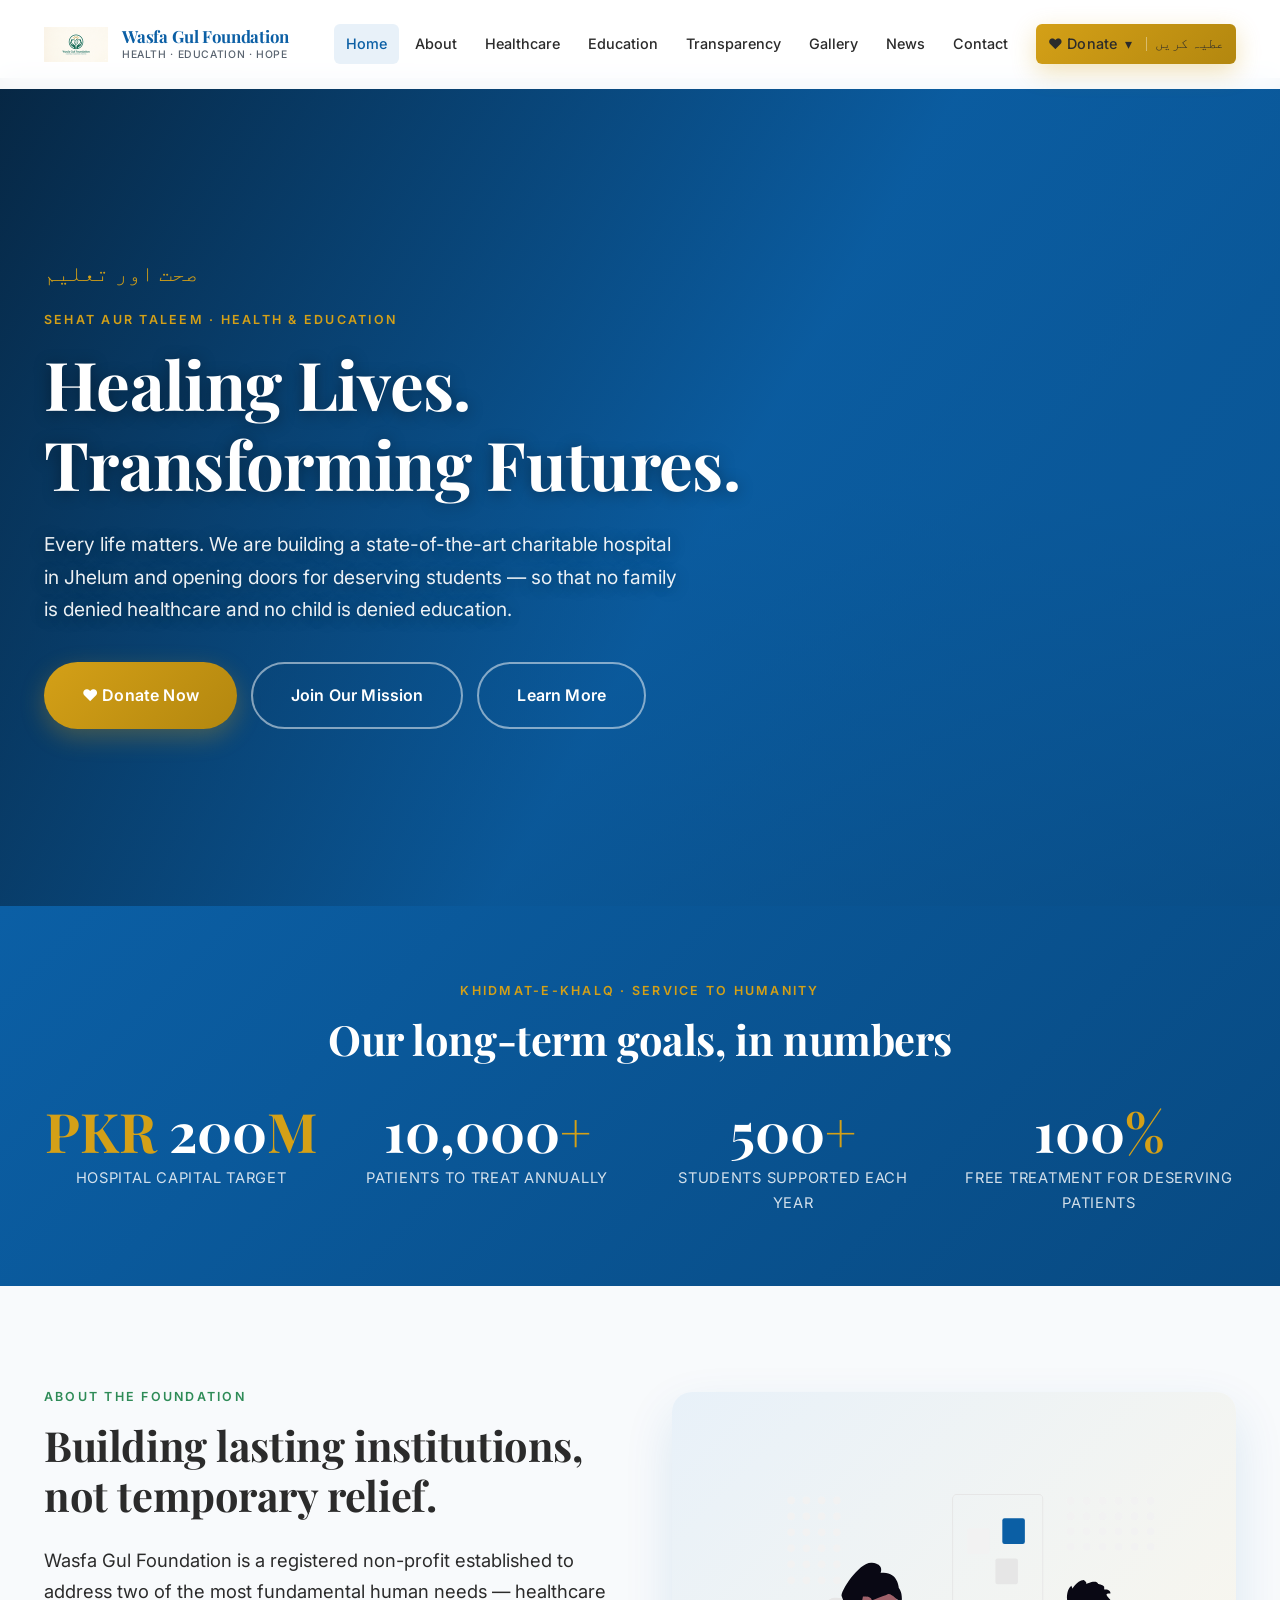
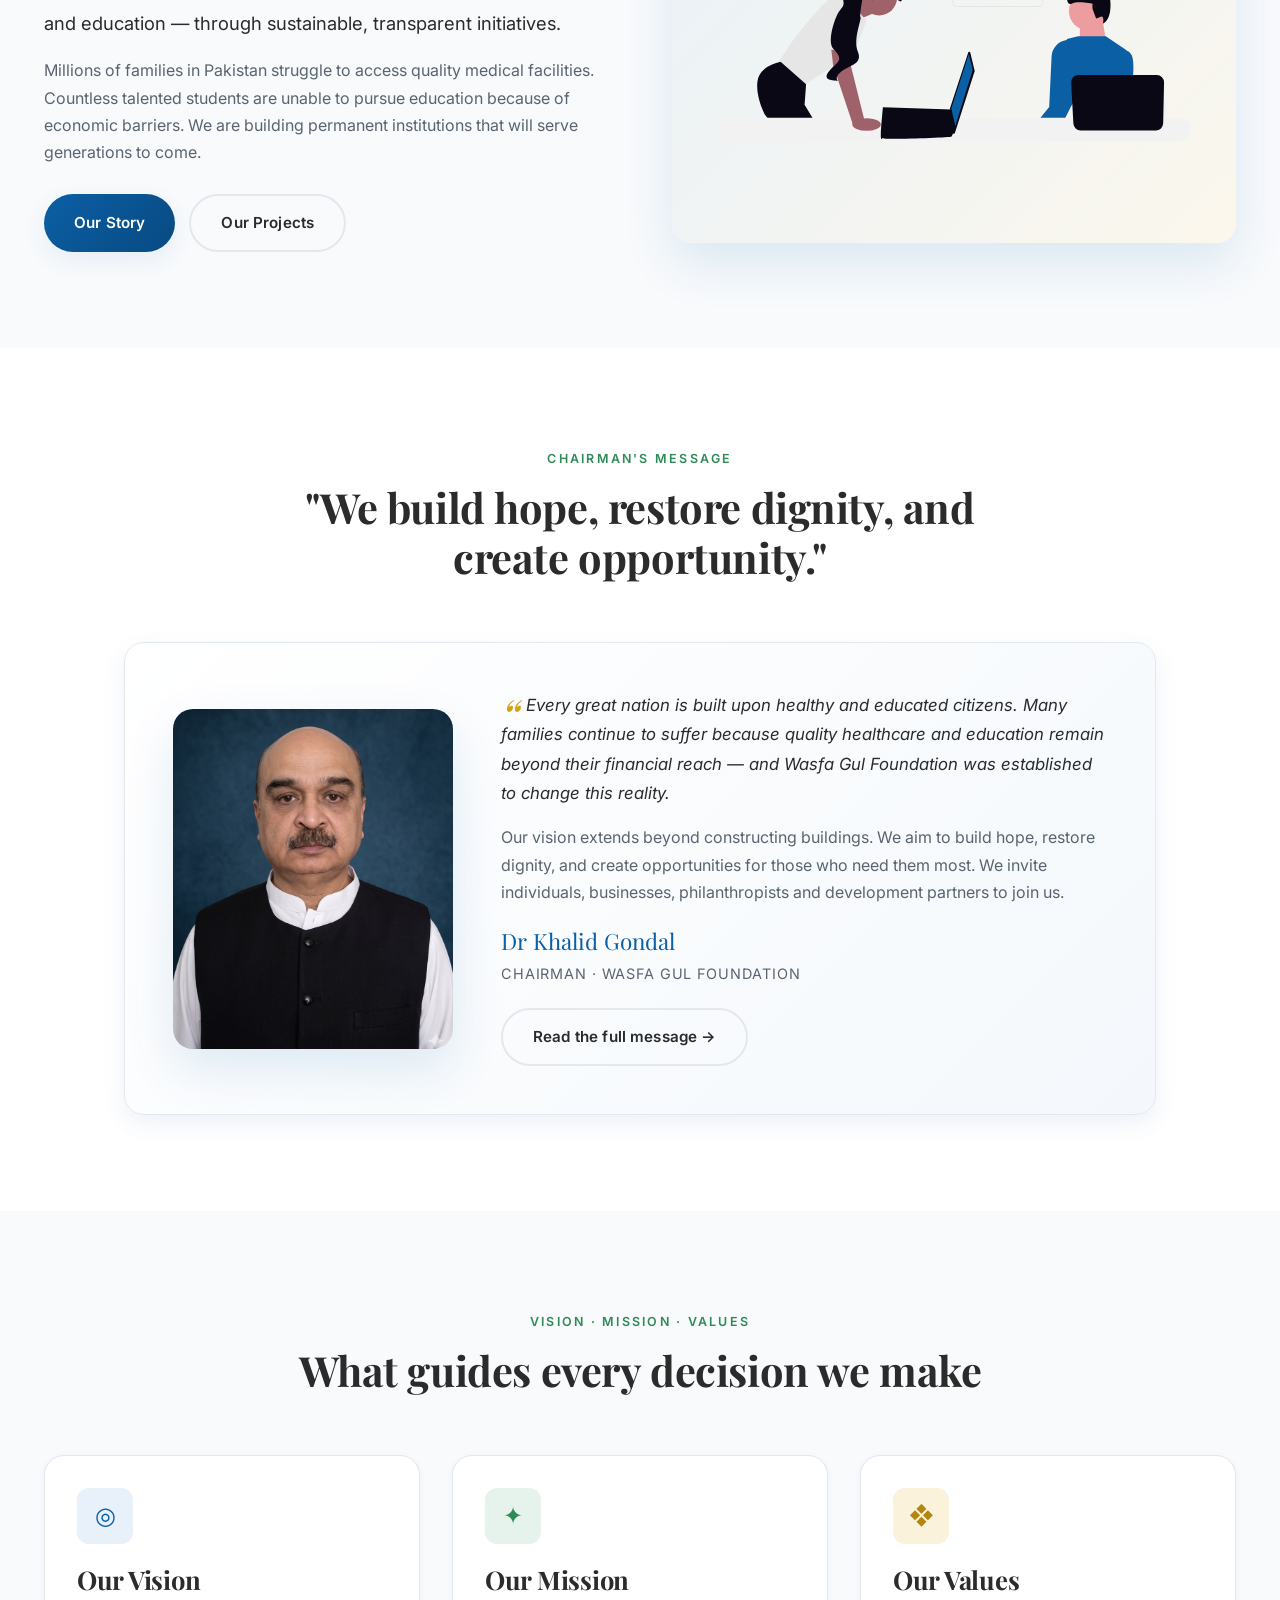
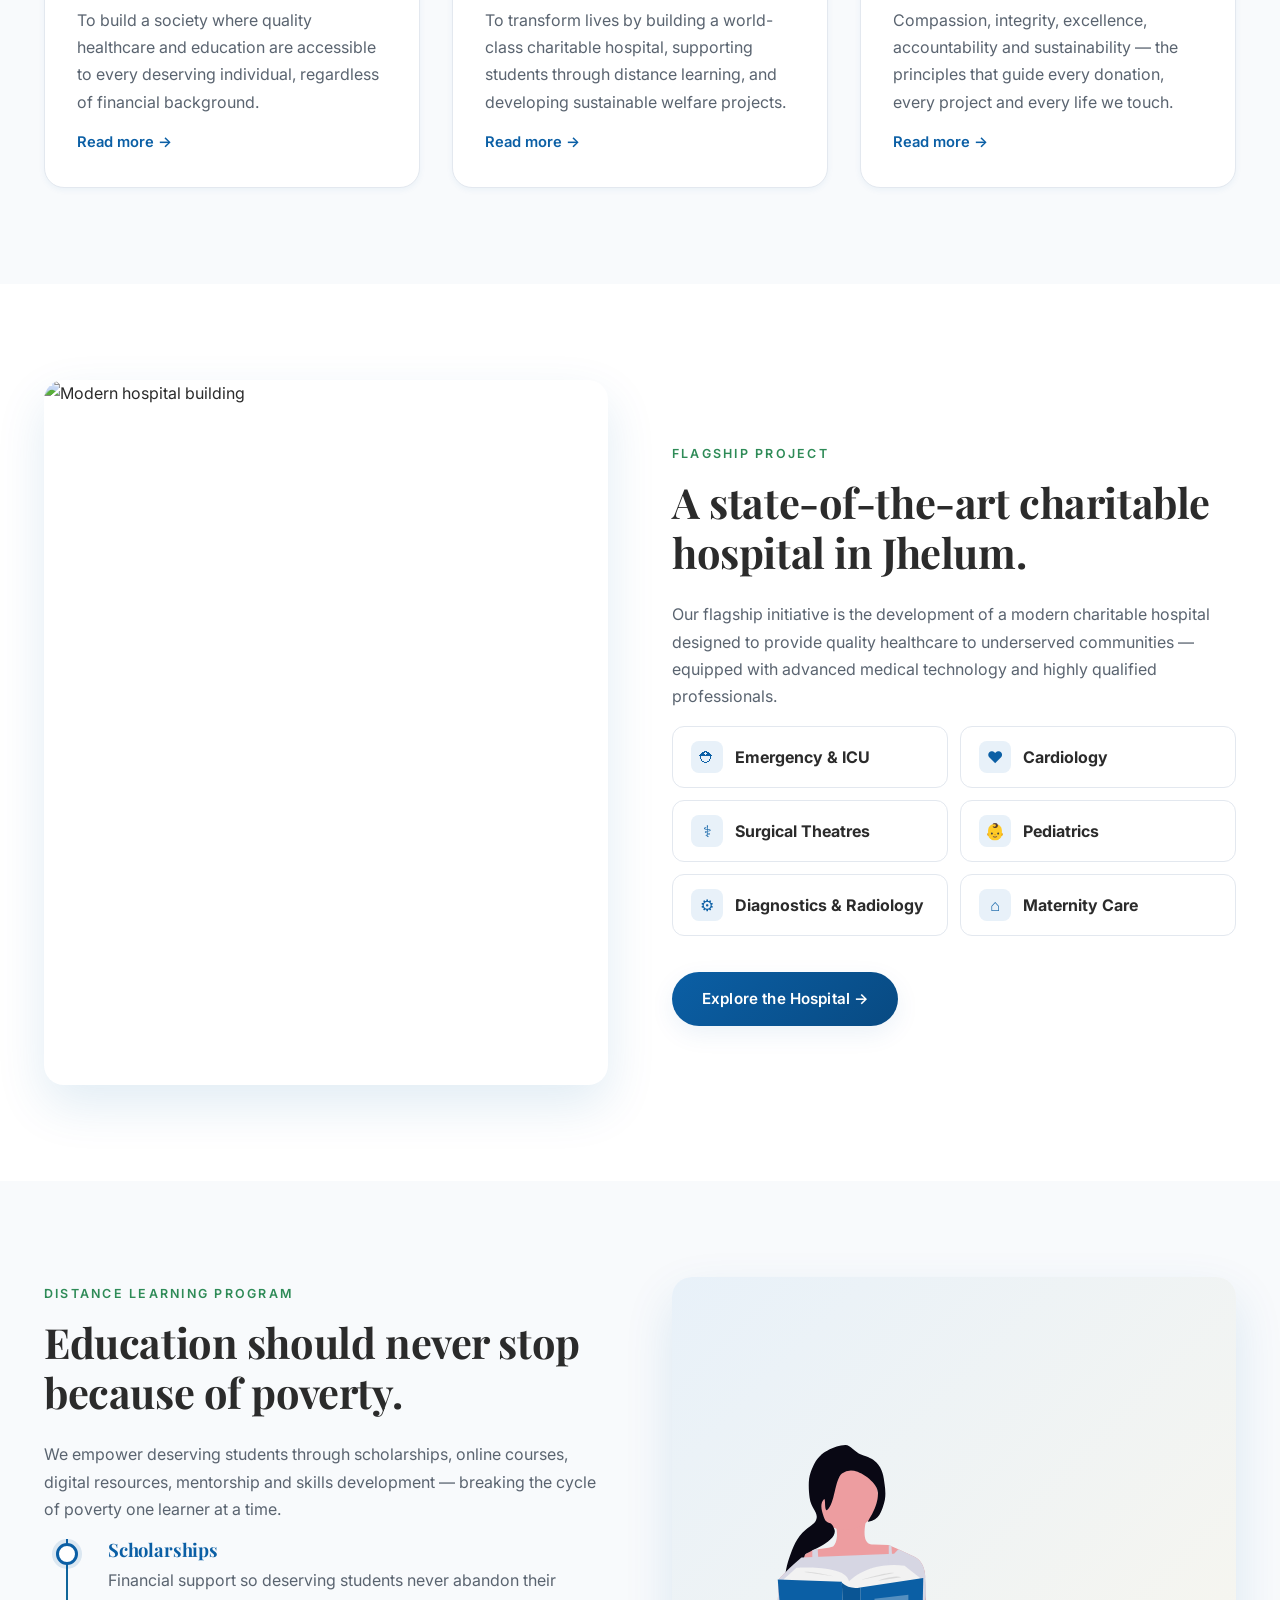
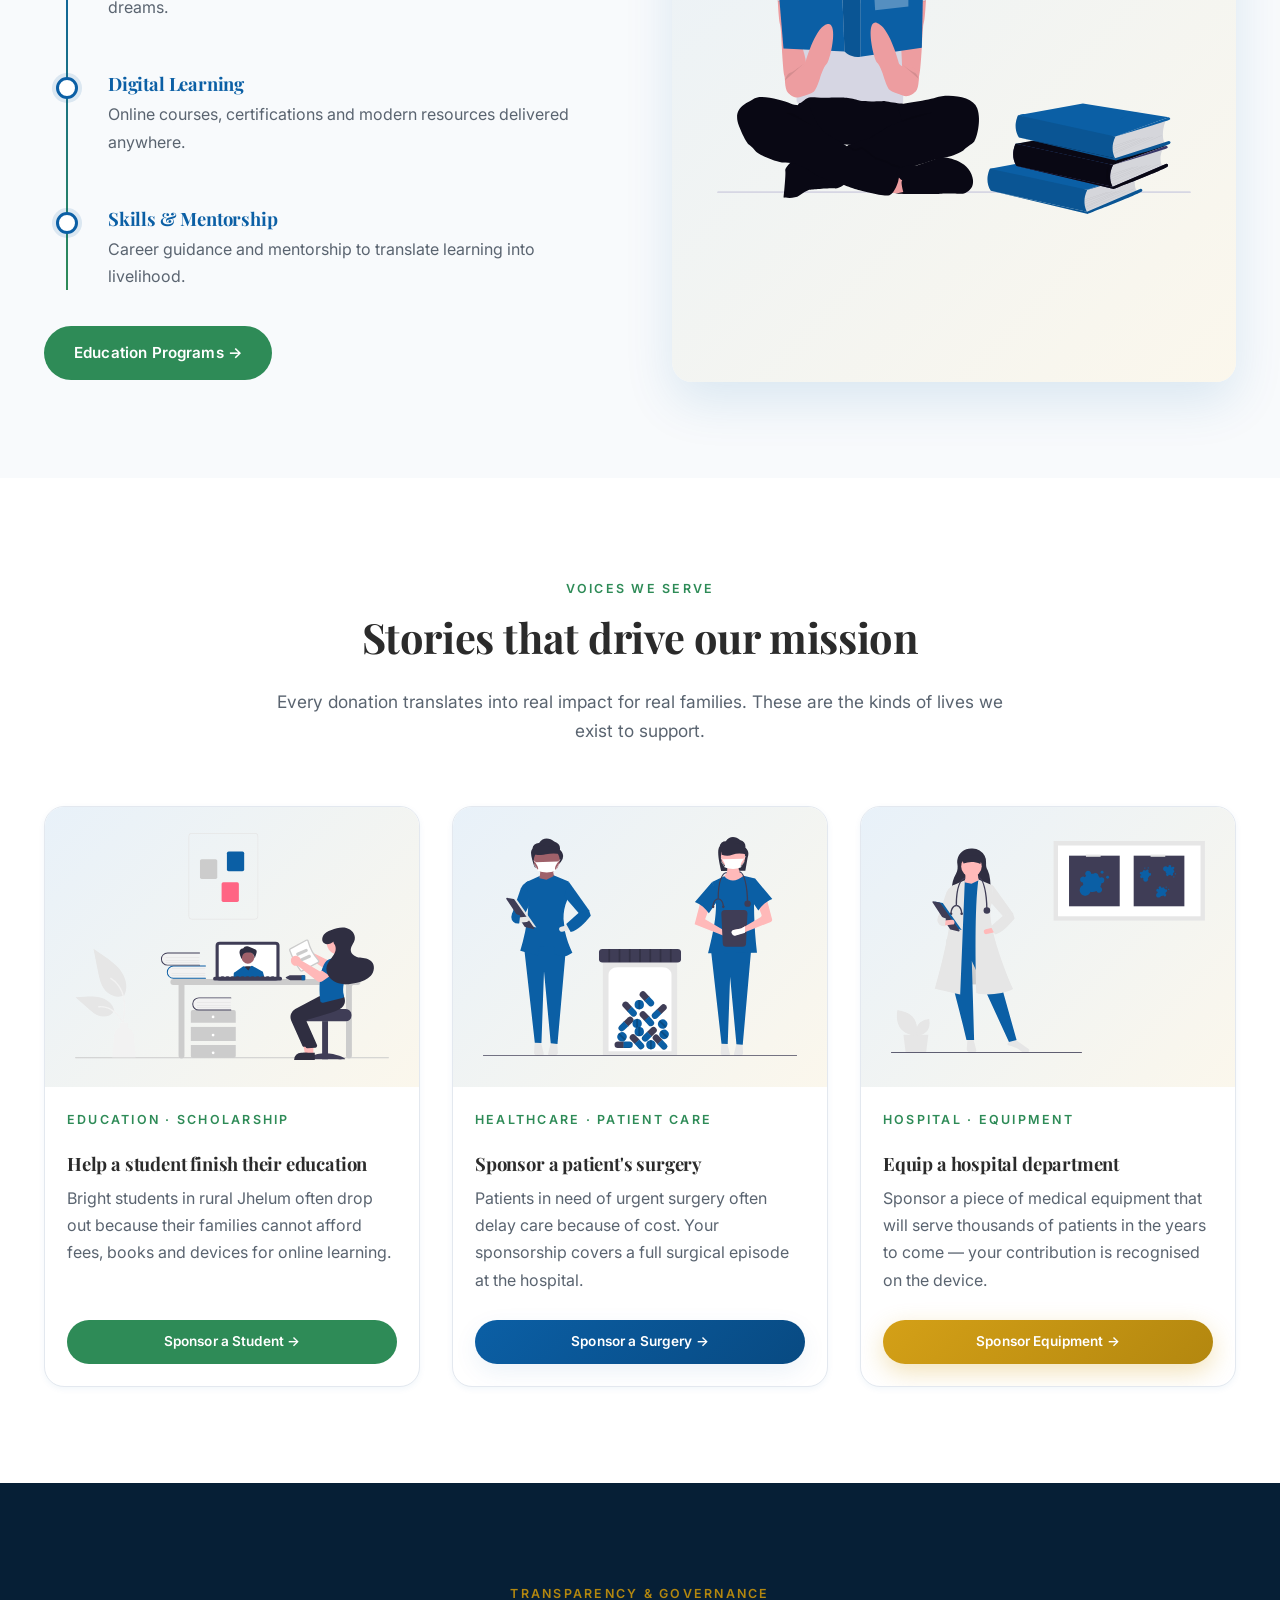
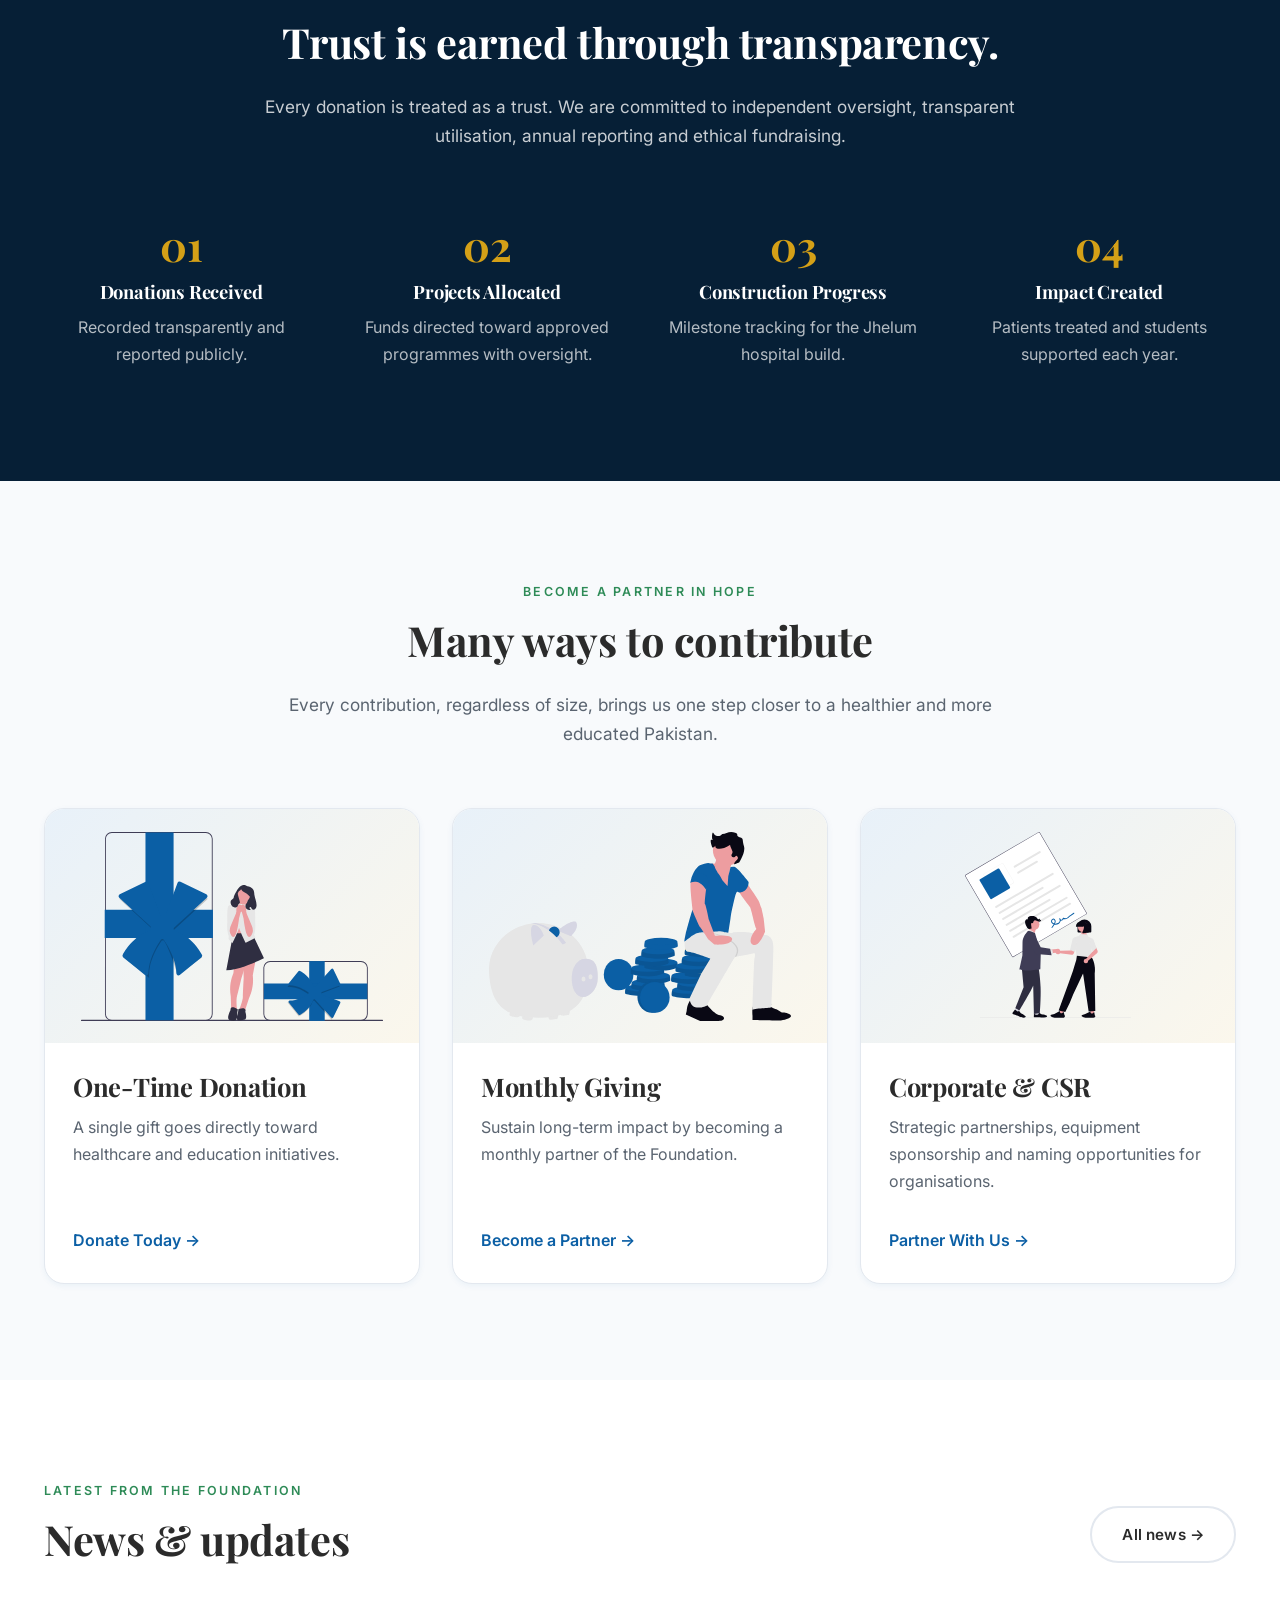
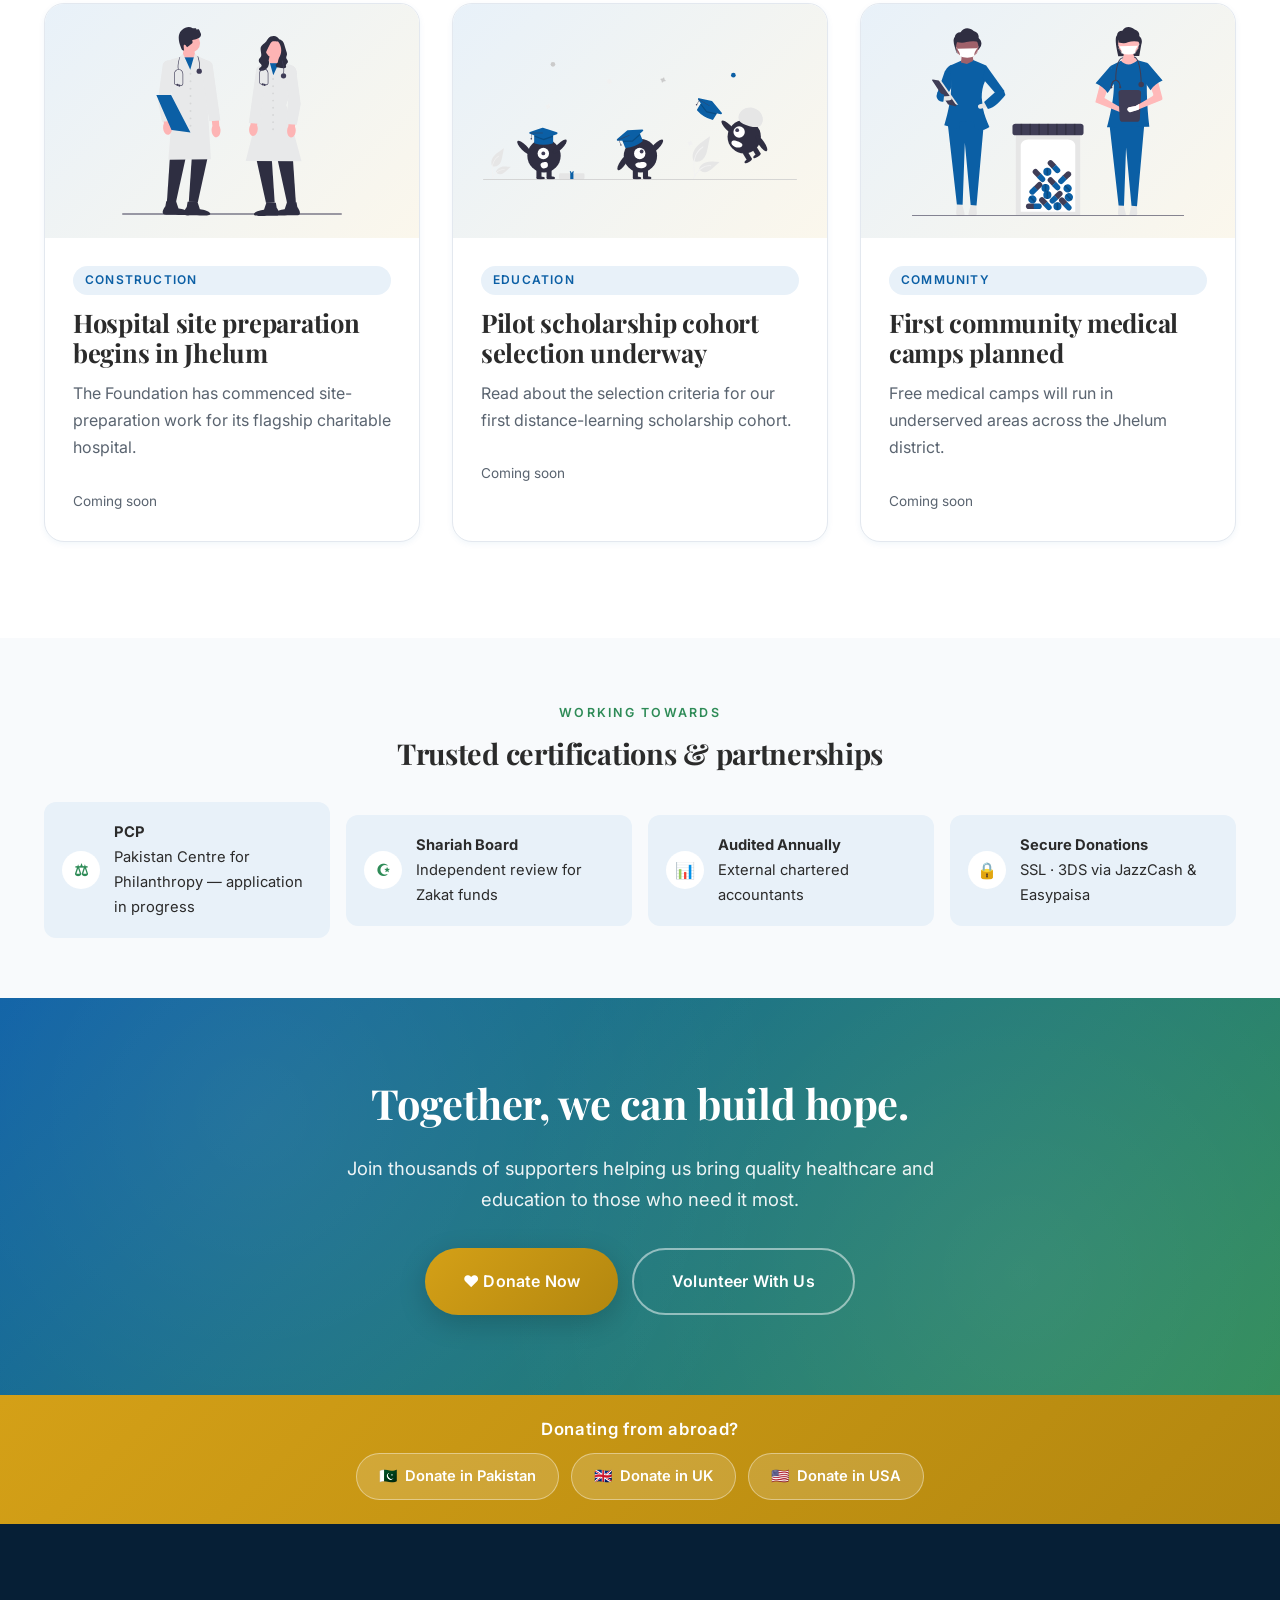
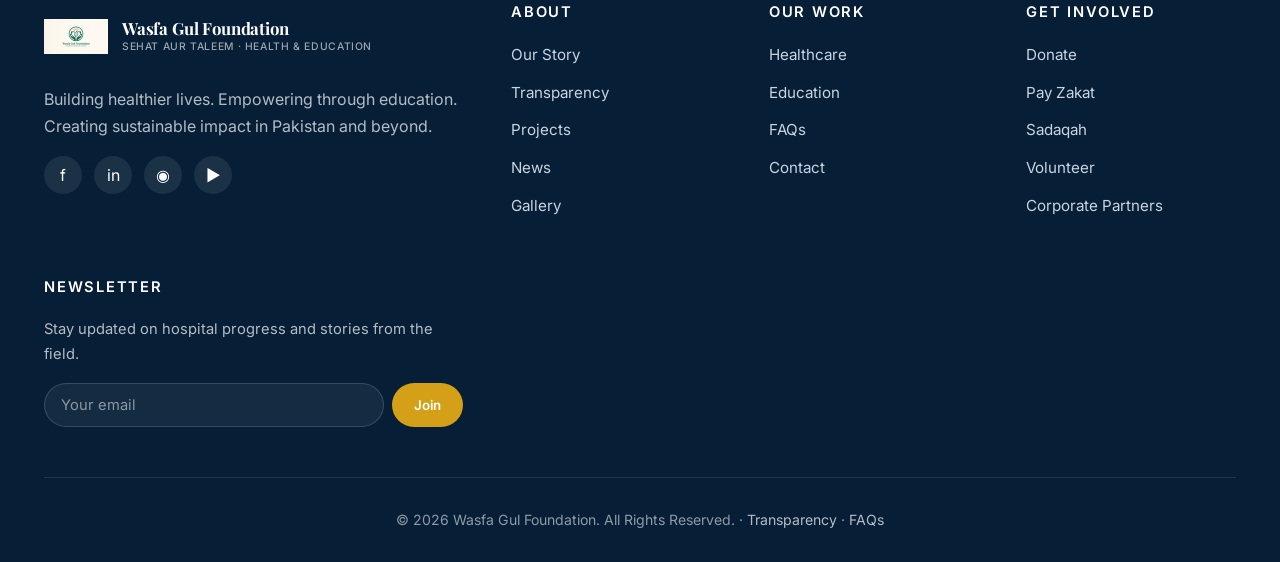
==== commit c8b244c6: "Restore original hospital photo in Flagship Project section Co-Authored-By: Claude Opus 4.8 <noreply" ====
--- a/index.html
+++ b/index.html
@@ -217,7 +217,7 @@
   <div class="container">
     <div class="split">
       <div class="split-img reveal">
-        <img src="assets/img/illustrations/hospital.svg" alt="Modern hospital building" loading="lazy" />
+        <img src="https://images.unsplash.com/photo-1586773860418-d37222d8fce3?auto=format&fit=crop&w=1200&q=80" alt="Modern hospital building" loading="lazy" />
       </div>
       <div class="reveal">
         <span class="eyebrow">Flagship Project</span>
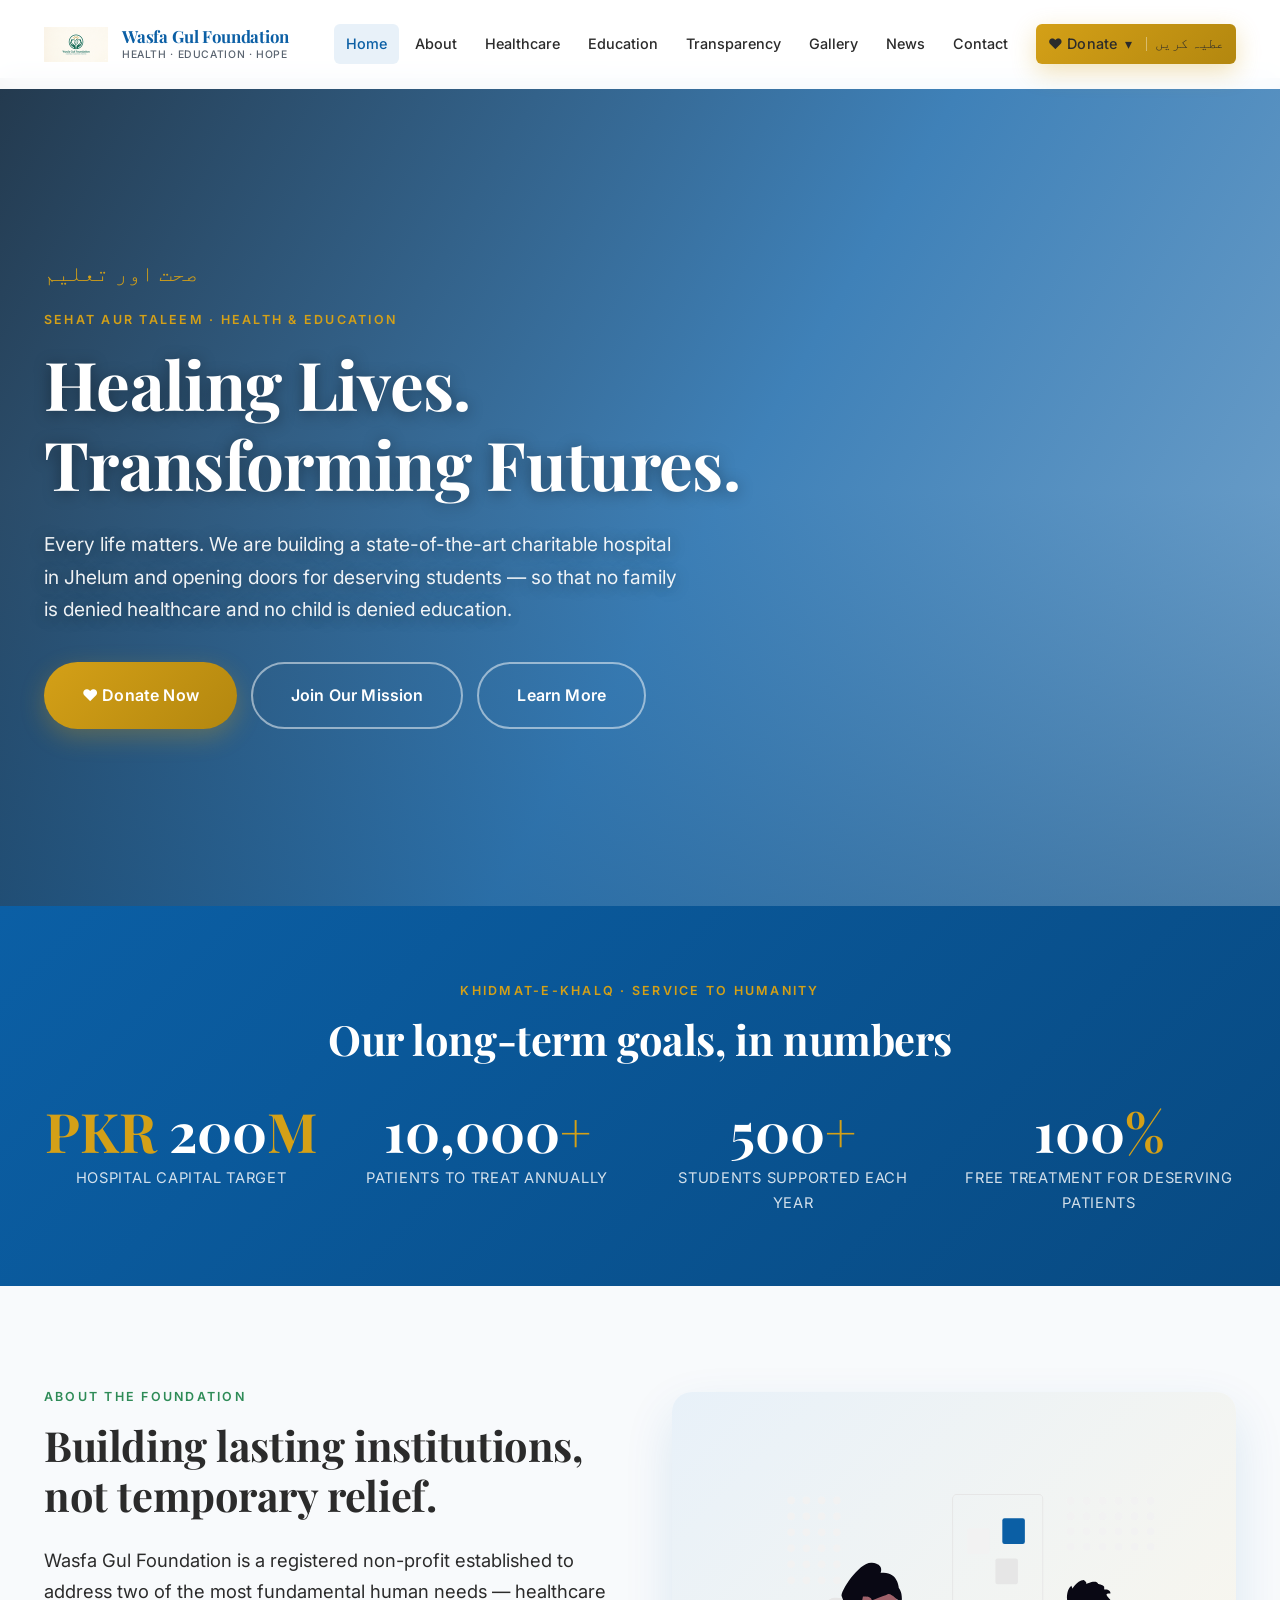
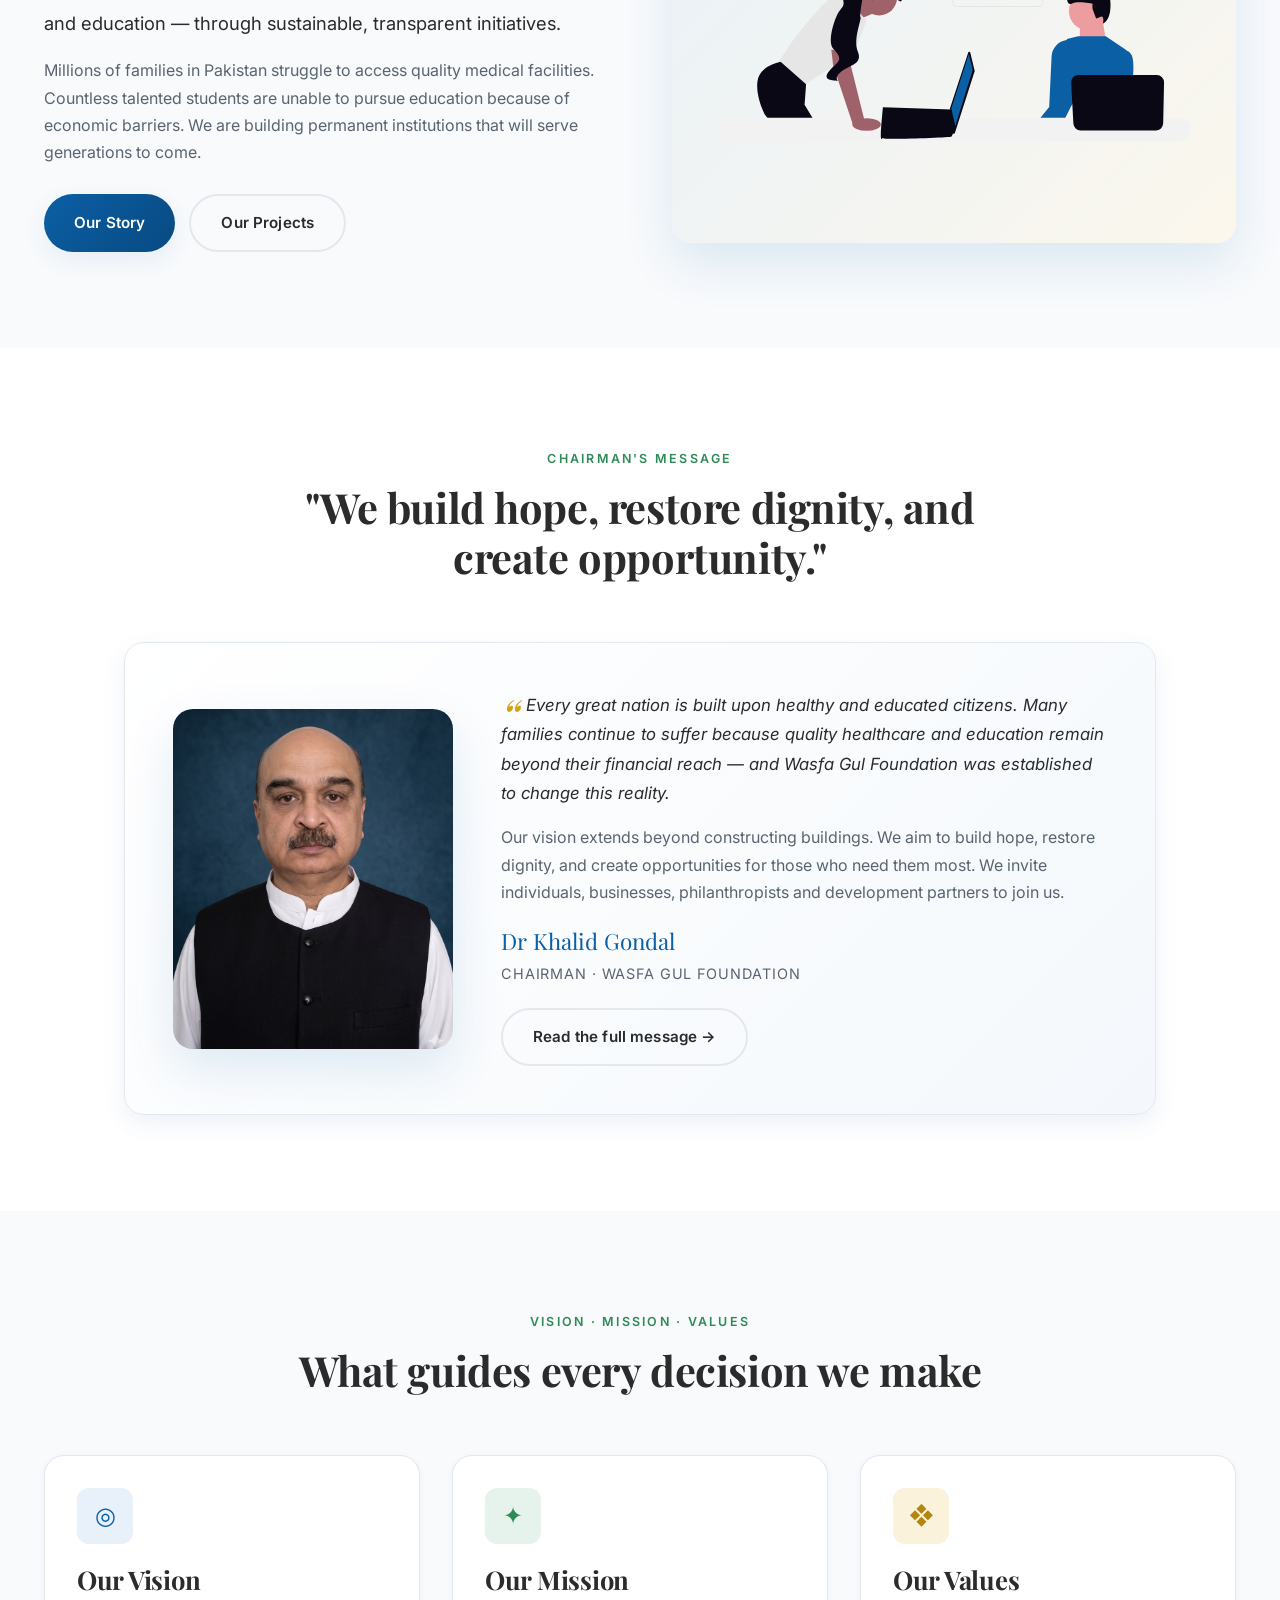
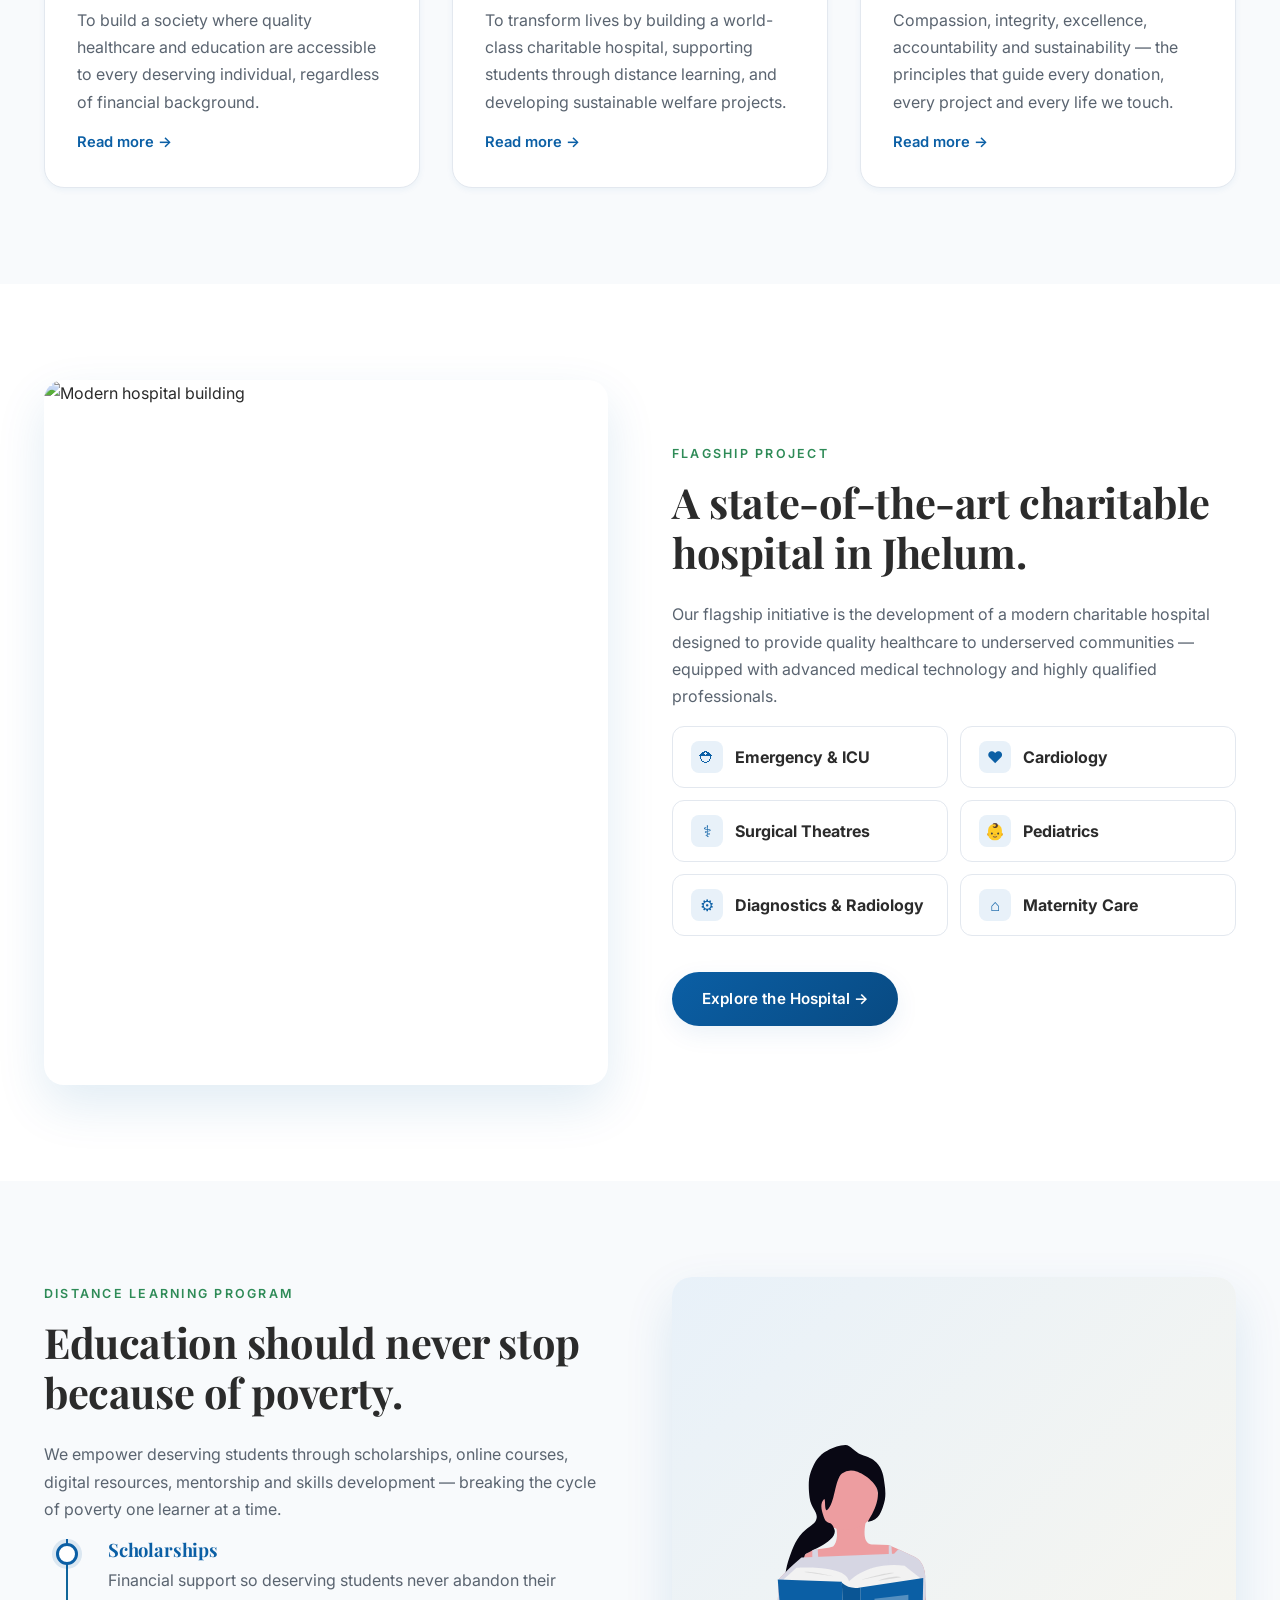
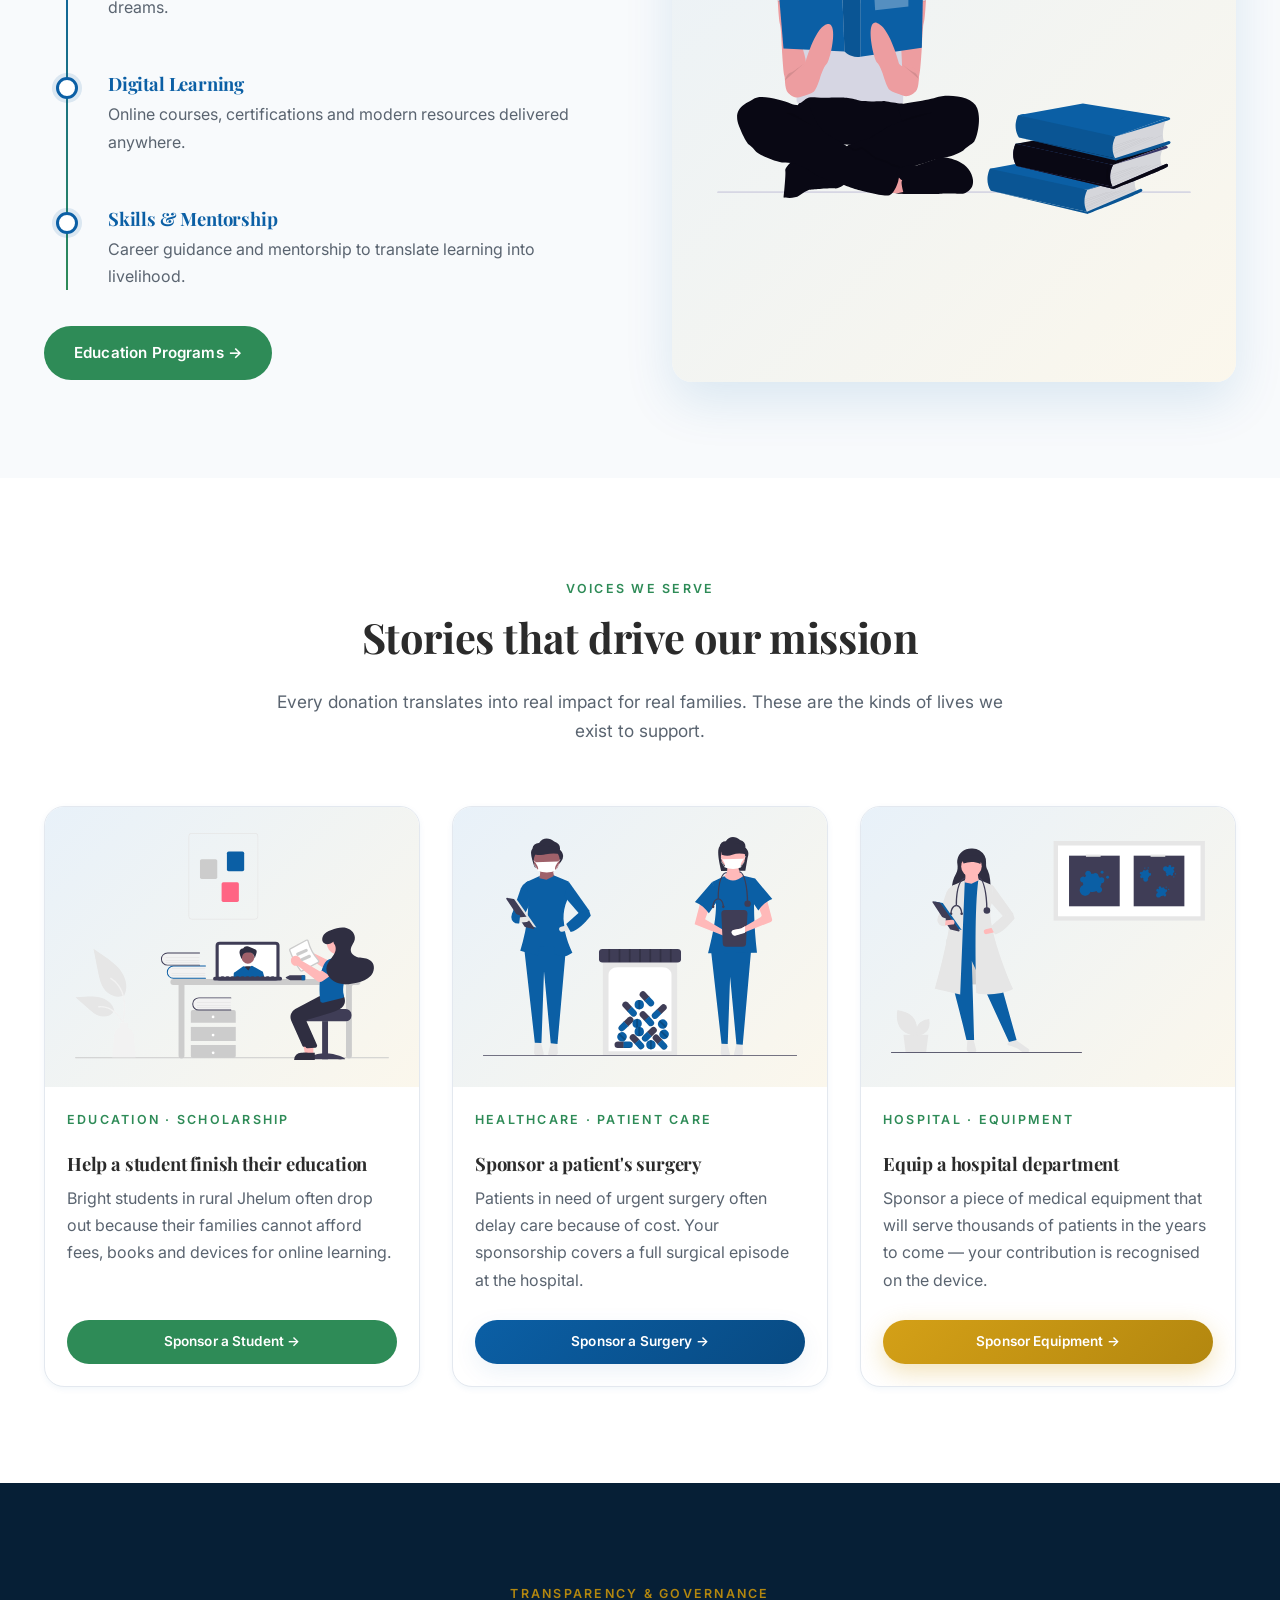
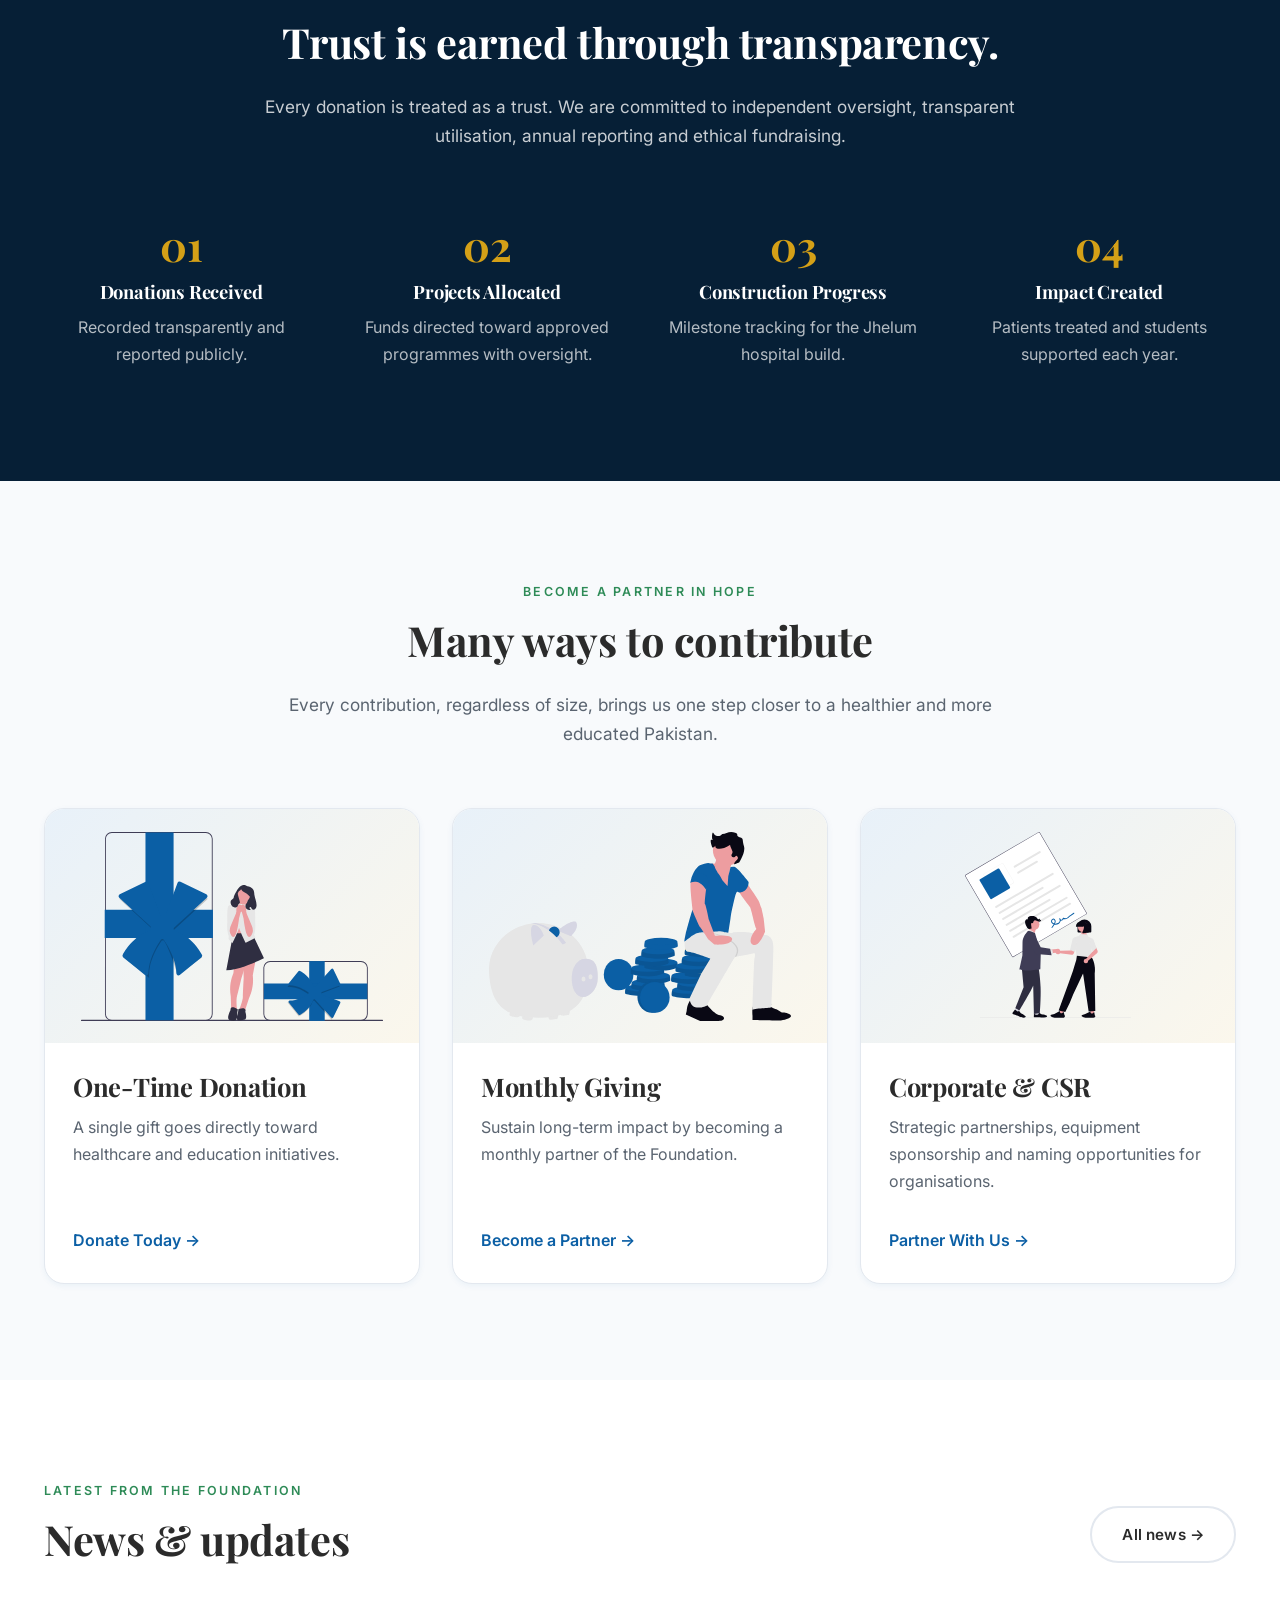
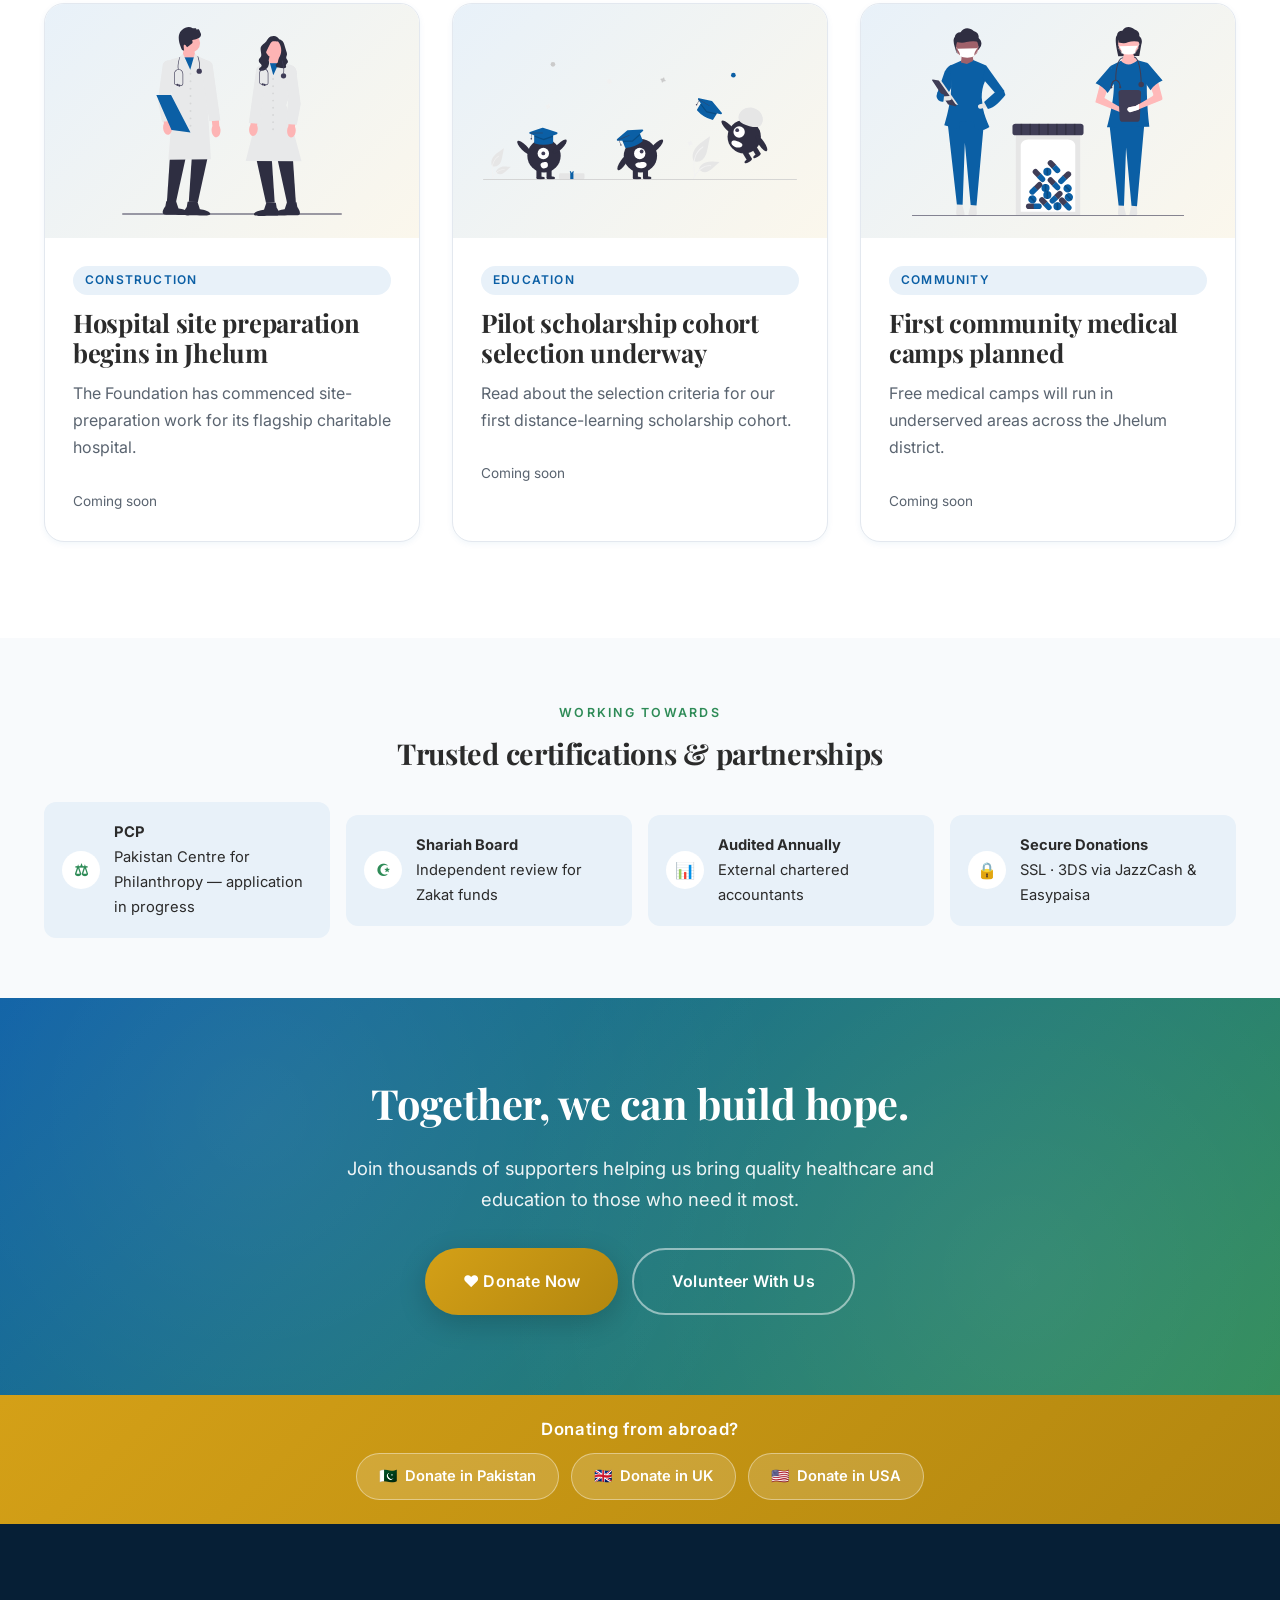
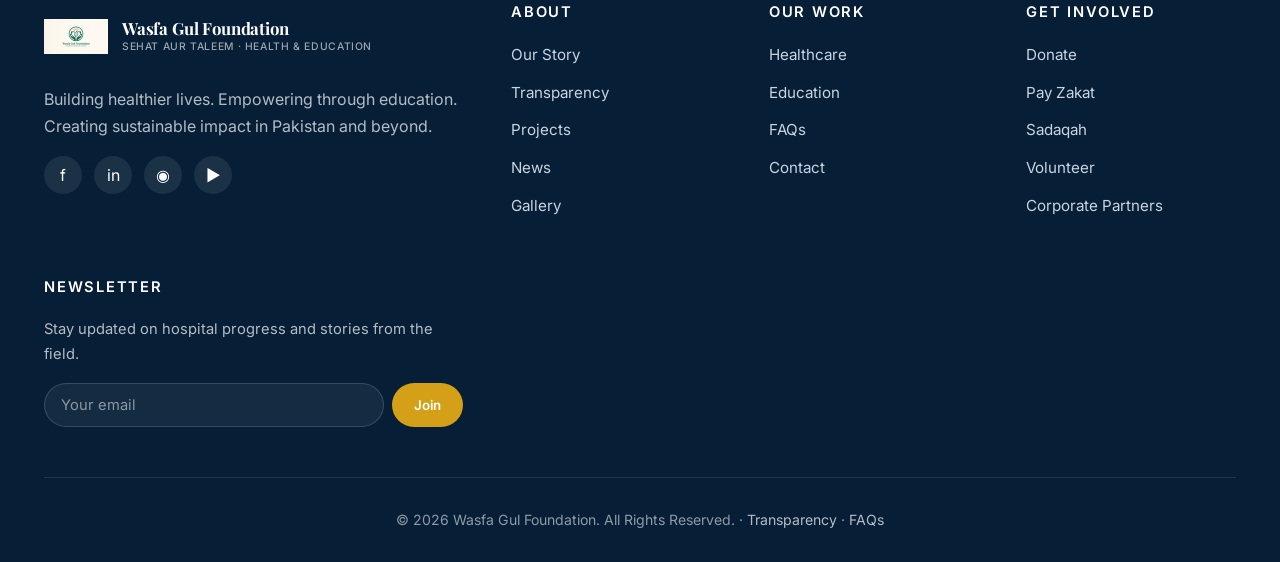
==== commit d5bf70fe: "Add hero background photo (children) with brand overlay + preload Co-Authored-By: Claude Opus 4.8 <n" ====
--- a/index.html
+++ b/index.html
@@ -10,6 +10,7 @@
 <link rel="preconnect" href="https://fonts.gstatic.com" crossorigin />
 <link href="https://fonts.googleapis.com/css2?family=Playfair+Display:wght@600;700;800&family=Inter:wght@400;500;600;700&display=swap" rel="stylesheet" />
 <link rel="stylesheet" href="assets/css/style.css" />
+<link rel="preload" as="image" href="https://images.unsplash.com/photo-1497486751825-1233686d5d80?auto=format&fit=crop&w=2000&q=80" fetchpriority="high" />
 <meta property="og:title" content="Wasfa Gul Foundation — Healing Lives. Transforming Futures." />
 <meta property="og:description" content="A non-profit building a state-of-the-art charitable hospital in Jhelum and empowering students through distance learning." />
 <meta property="og:type" content="website" />
@@ -37,7 +38,7 @@
       "logo": "https://wasfagulfoundation.org/assets/img/logo.png",
       "description": "A registered non-profit dedicated to building a state-of-the-art charitable hospital in Jhelum and empowering students through distance learning.",
       "address": {"@type": "PostalAddress", "addressLocality": "Jhelum", "addressRegion": "Punjab", "addressCountry": "PK"},
-      "sameAs": ["https://www.facebook.com/wasfagul", "https://www.linkedin.com/company/wasfagul", "https://www.instagram.com/wasfagul"],
+      "sameAs": ["https://www.facebook.com/profile.php?id=61591449750977", "https://www.linkedin.com/company/wasfagul", "https://www.instagram.com/wasfagul"],
       "subOrganization": [{"@id": "https://wasfagulfoundation.org/#hospital"}, {"@id": "https://wasfagulfoundation.org/#education"}],
       "potentialAction": {
         "@type": "DonateAction",
@@ -95,7 +96,7 @@
 
 <!-- ===== Hero ===== -->
 <section class="hero">
-  <div class="hero-bg" style="background-image: linear-gradient(135deg, #0B5FA5 0%, #084a82 70%);"></div>
+  <div class="hero-bg" style="background-image: url('https://images.unsplash.com/photo-1497486751825-1233686d5d80?auto=format&fit=crop&w=2000&q=80');"></div>
   <div class="container">
     <div class="hero-content reveal">
       <p class="urdu-hero" lang="ur" aria-label="Sehat aur Taleem — Health and Education">صحت اور تعلیم</p>
@@ -458,7 +459,7 @@
       <div class="footer-about">
         <a href="index.html" class="brand"><span class="brand-mark"><img src="assets/img/logo-mark.png" alt="Wasfa Gul Foundation logo" /></span><span class="brand-text" style="color:#fff;">Wasfa Gul Foundation<small>Sehat aur Taleem · Health &amp; Education</small></span></a>
         <p>Building healthier lives. Empowering through education. Creating sustainable impact in Pakistan and beyond.</p>
-        <ul class="social-list" aria-label="Social media"><li><a href="#" aria-label="Facebook">f</a></li><li><a href="#" aria-label="LinkedIn">in</a></li><li><a href="#" aria-label="Instagram">◉</a></li><li><a href="#" aria-label="YouTube">▶</a></li></ul>
+        <ul class="social-list" aria-label="Social media"><li><a href="https://www.facebook.com/profile.php?id=61591449750977" aria-label="Facebook" target="_blank" rel="noopener">f</a></li><li><a href="#" aria-label="LinkedIn">in</a></li><li><a href="#" aria-label="Instagram">◉</a></li><li><a href="#" aria-label="YouTube">▶</a></li></ul>
       </div>
       <div><h4>About</h4><ul class="footer-list"><li><a href="about.html">Our Story</a></li><li><a href="transparency.html">Transparency</a></li><li><a href="projects.html">Projects</a></li><li><a href="news.html">News</a></li><li><a href="gallery.html">Gallery</a></li></ul></div>
       <div><h4>Our Work</h4><ul class="footer-list"><li><a href="hospital.html">Healthcare</a></li><li><a href="education.html">Education</a></li><li><a href="faq.html">FAQs</a></li><li><a href="contact.html">Contact</a></li></ul></div>
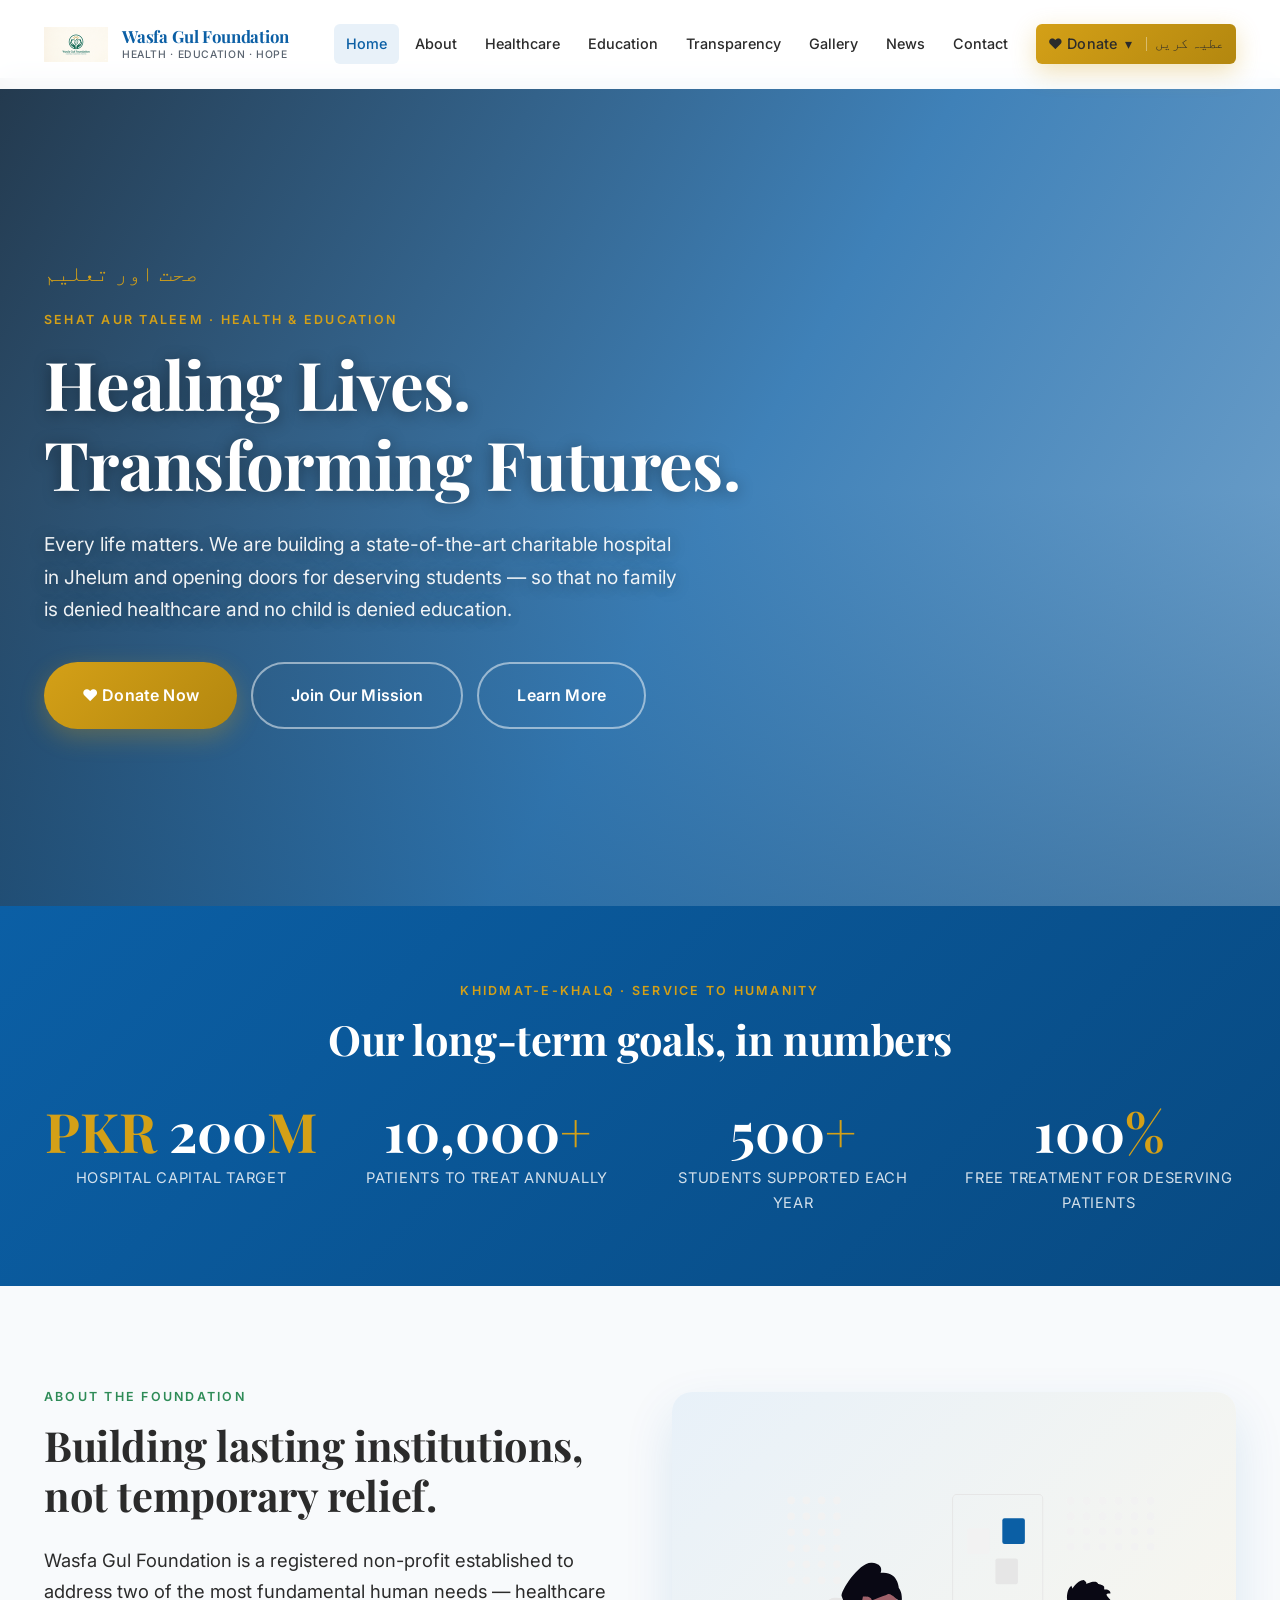
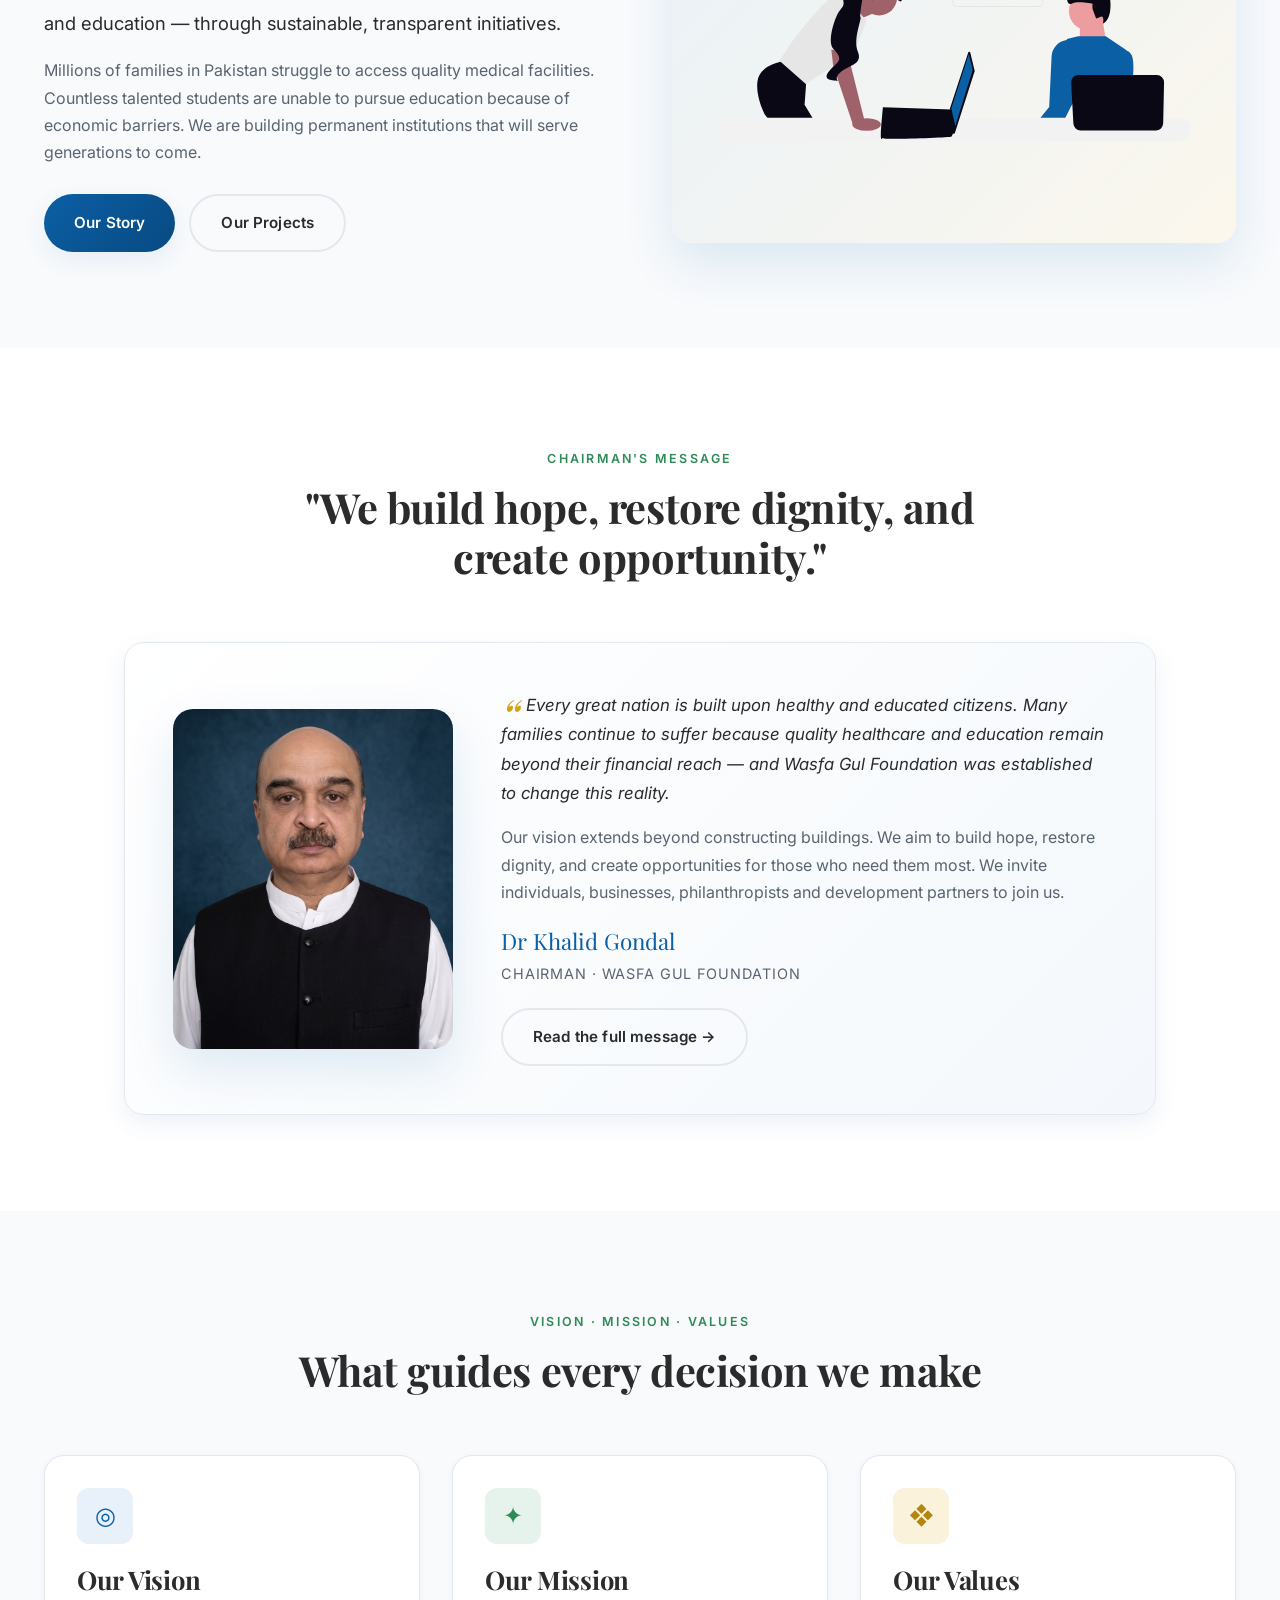
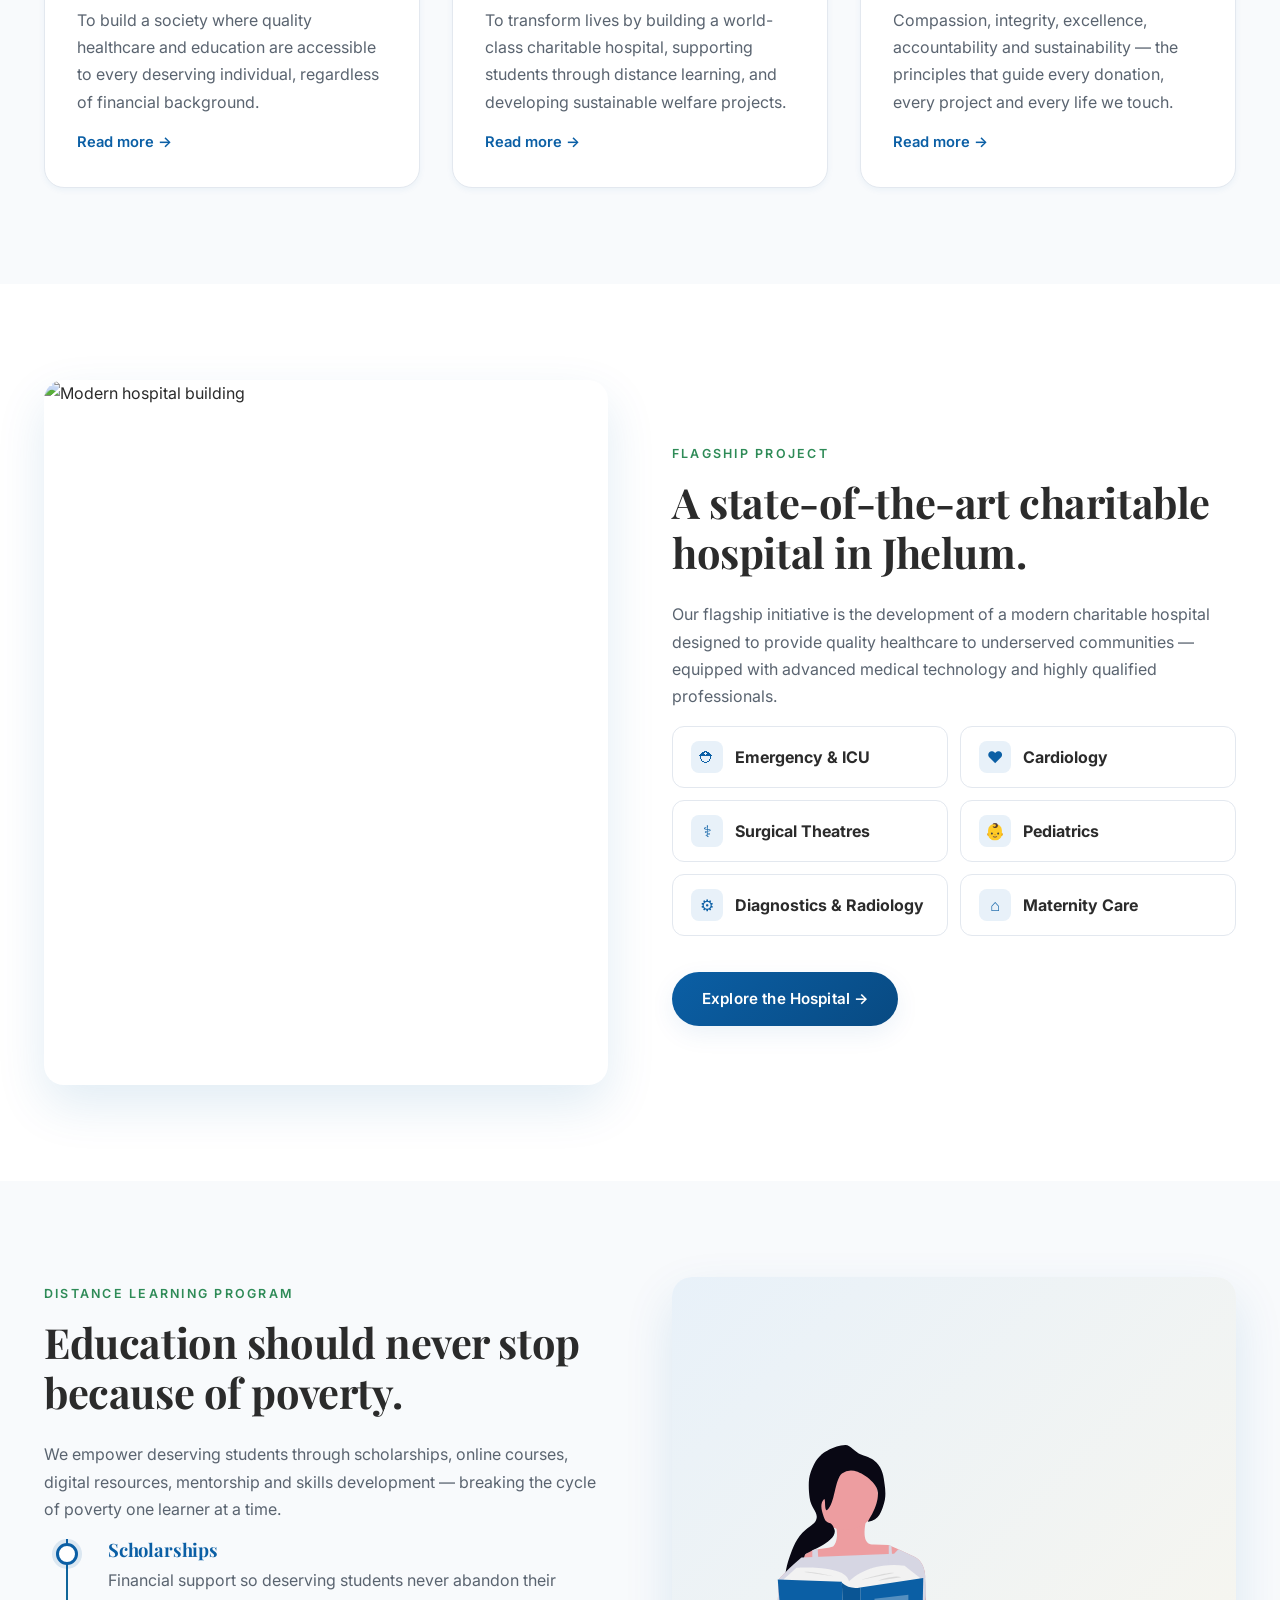
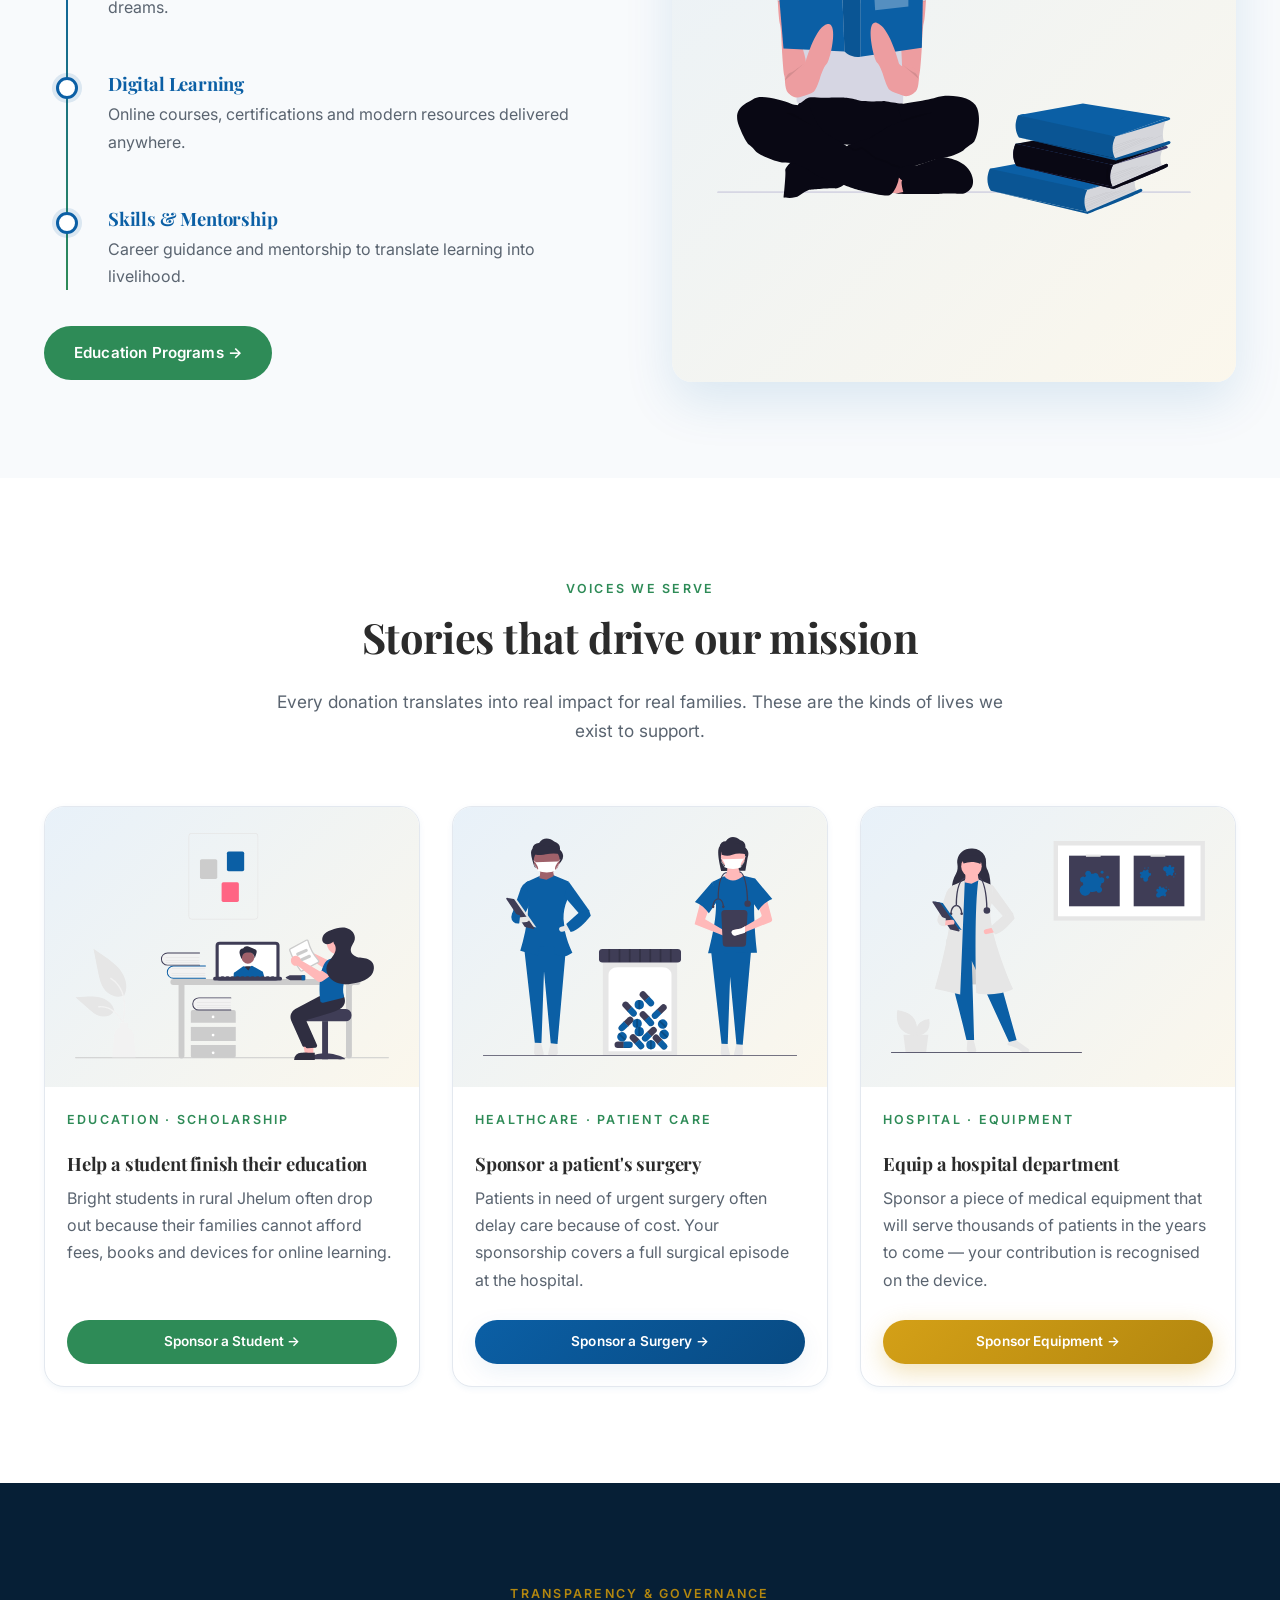
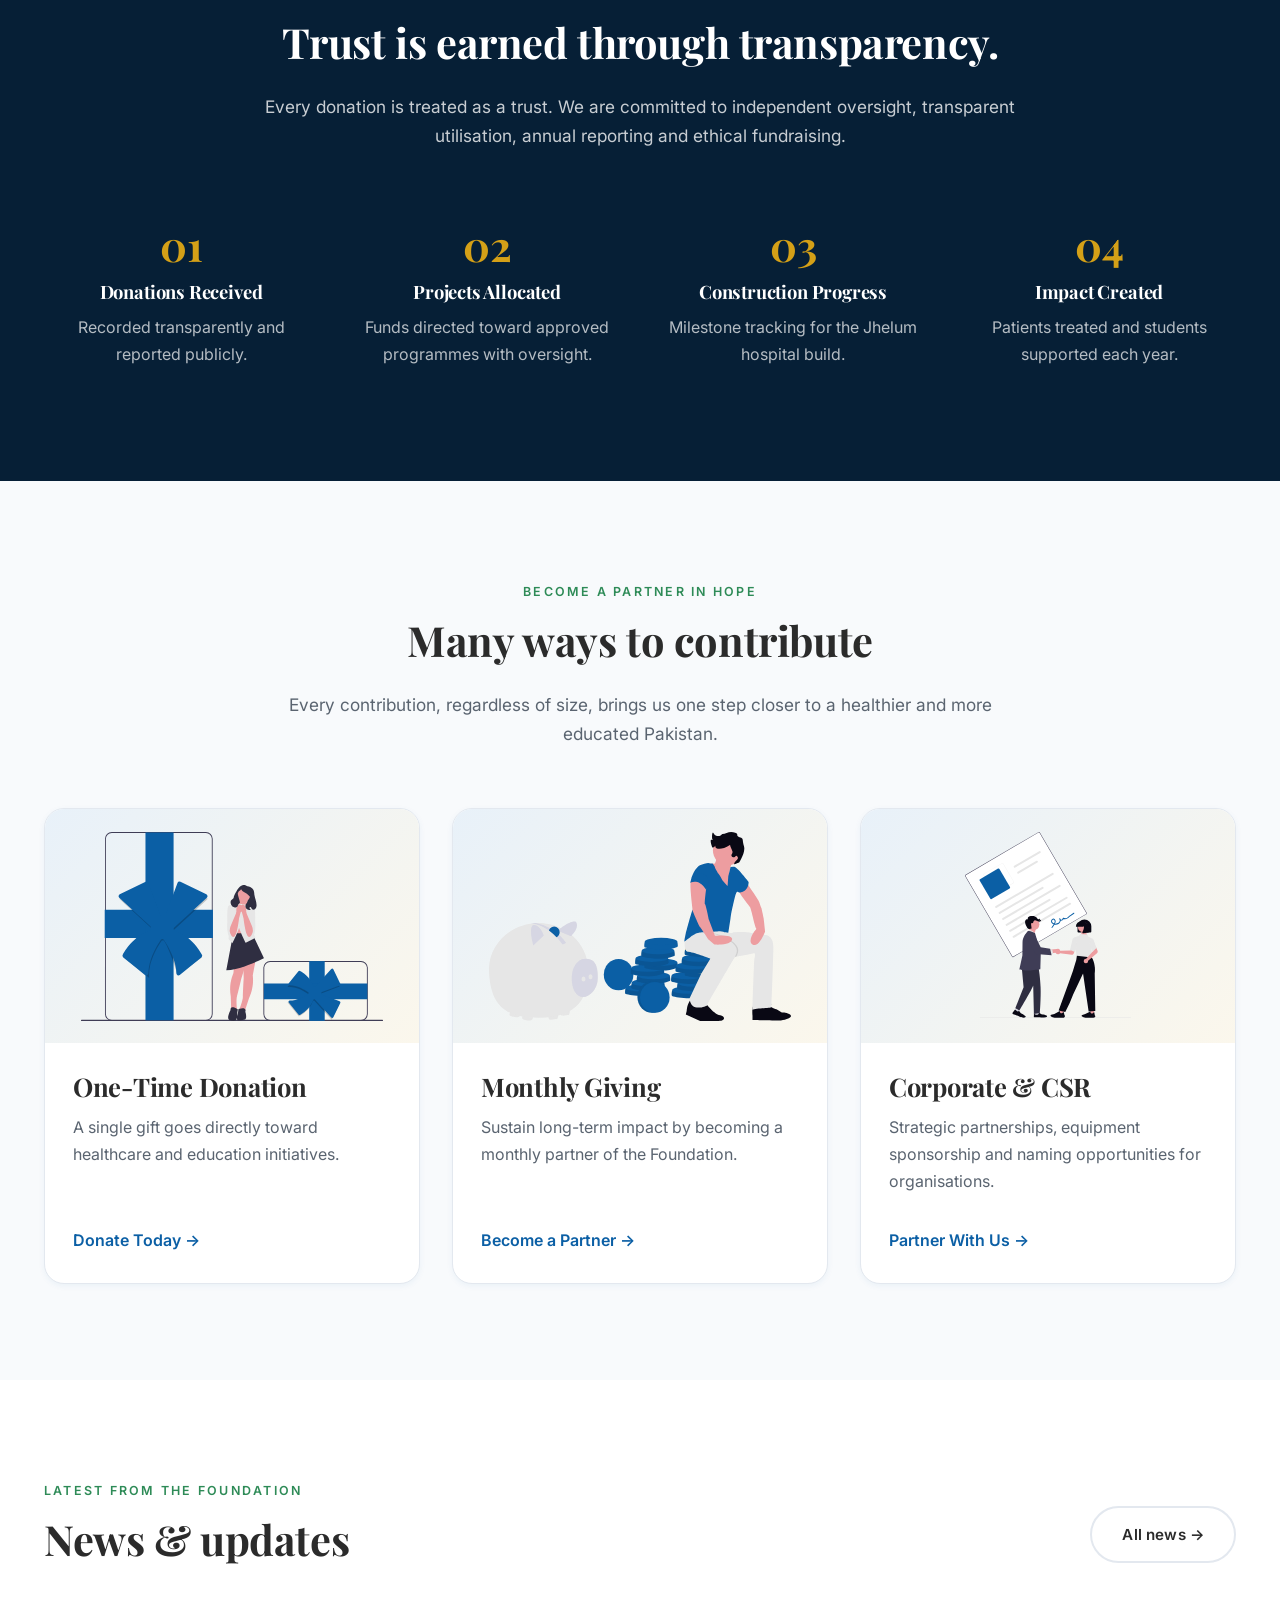
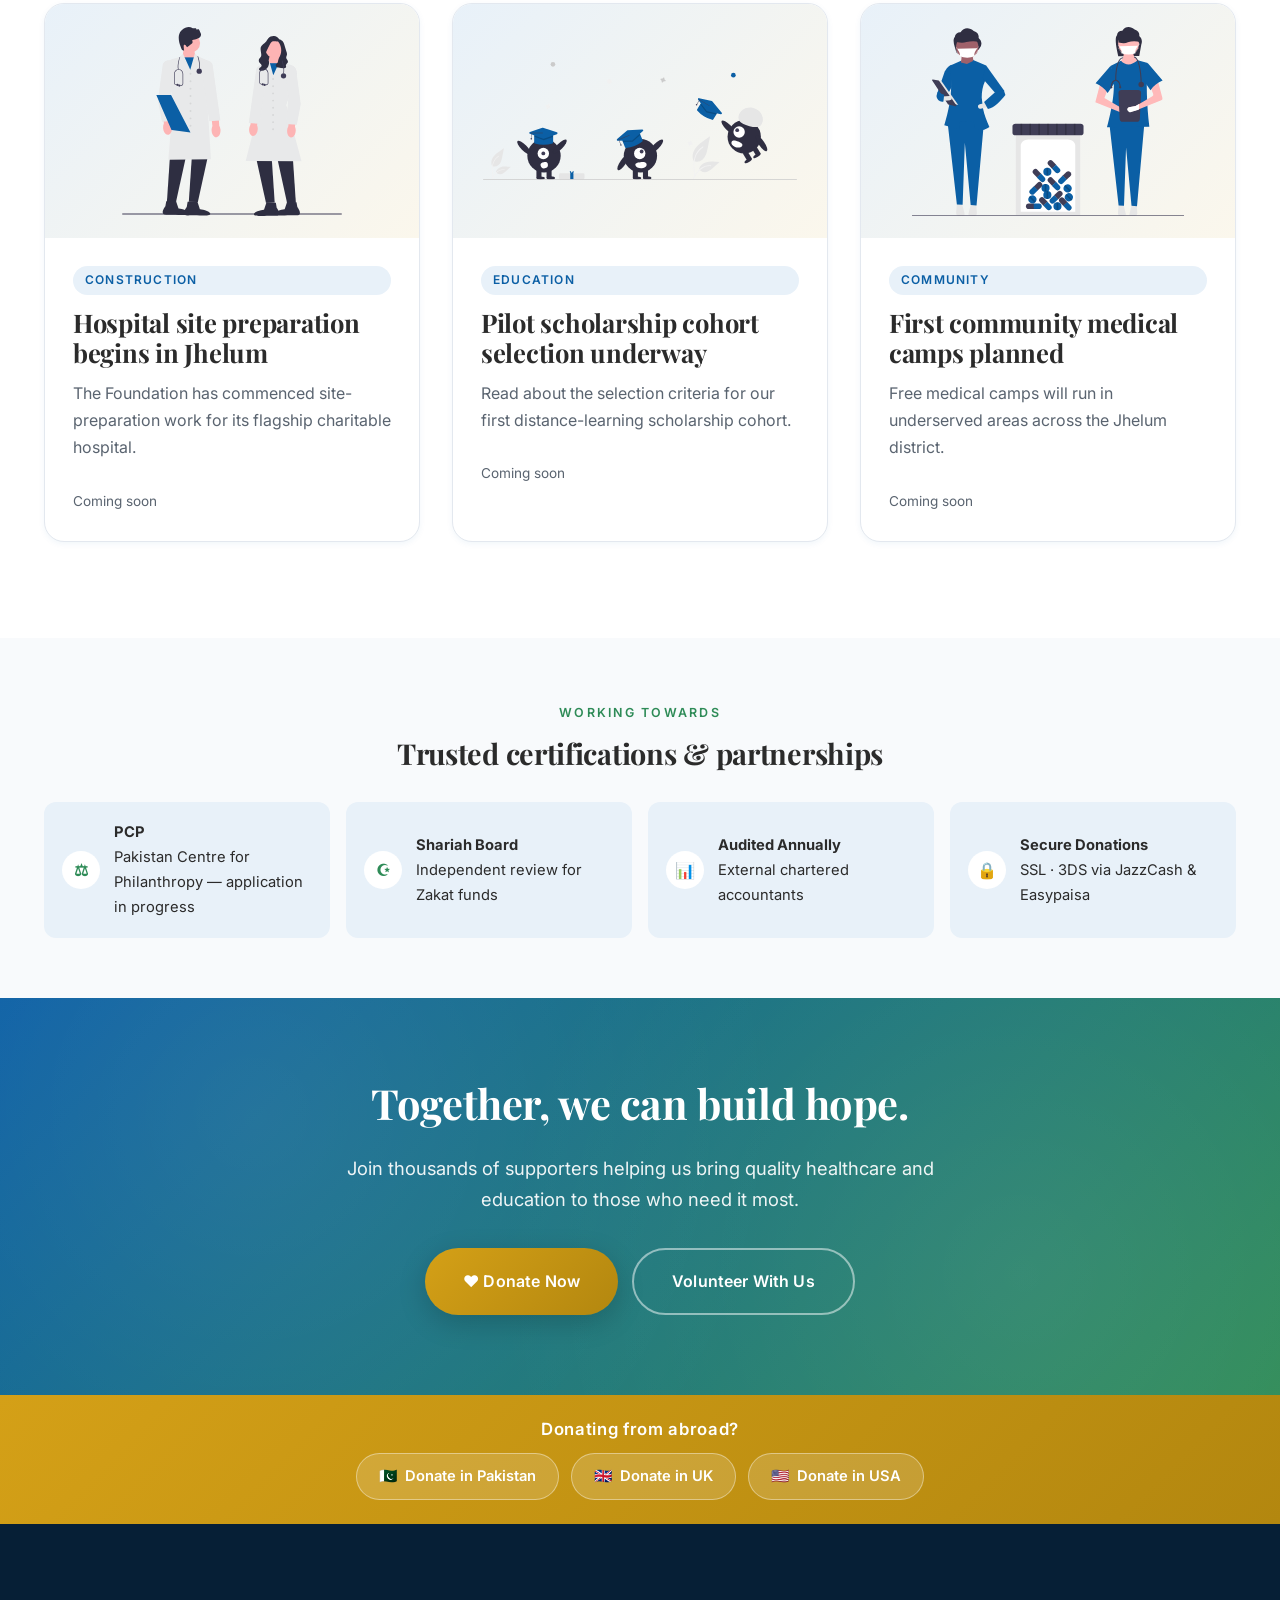
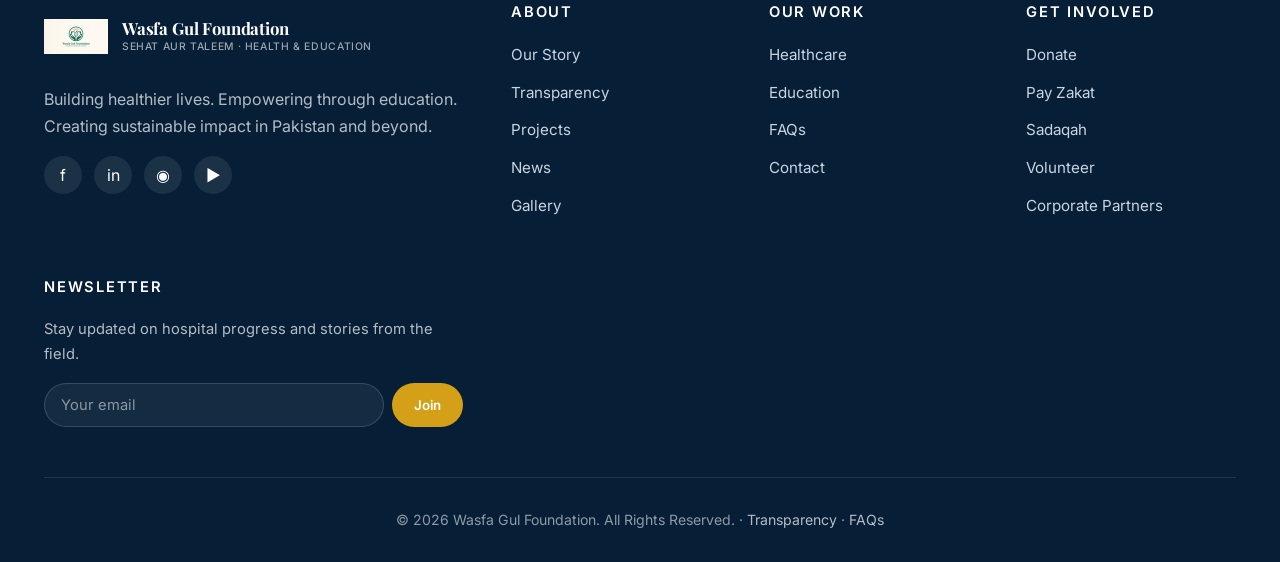
==== commit f337d7d4: "Equalize trust-strip card heights (grid align-items stretch) Co-Authored-By: Claude Opus 4.8 <norepl" ====
--- a/index.html
+++ b/index.html
@@ -38,7 +38,7 @@
       "logo": "https://wasfagulfoundation.org/assets/img/logo.png",
       "description": "A registered non-profit dedicated to building a state-of-the-art charitable hospital in Jhelum and empowering students through distance learning.",
       "address": {"@type": "PostalAddress", "addressLocality": "Jhelum", "addressRegion": "Punjab", "addressCountry": "PK"},
-      "sameAs": ["https://www.facebook.com/profile.php?id=61591449750977", "https://www.linkedin.com/company/wasfagul", "https://www.instagram.com/wasfagul"],
+      "sameAs": ["https://www.facebook.com/profile.php?id=61591449750977", "https://www.linkedin.com/company/wasfagul", "https://www.instagram.com/wasfagulfoundation", "https://www.youtube.com/channel/UCj7Raf6vTUG47htOlN4OyPg"],
       "subOrganization": [{"@id": "https://wasfagulfoundation.org/#hospital"}, {"@id": "https://wasfagulfoundation.org/#education"}],
       "potentialAction": {
         "@type": "DonateAction",
@@ -419,7 +419,7 @@
       <span class="eyebrow">Working towards</span>
       <h2 style="font-size: clamp(1.3rem, 2.4vw, 1.8rem);">Trusted certifications &amp; partnerships</h2>
     </div>
-    <div style="display: grid; grid-template-columns: repeat(auto-fit, minmax(220px, 1fr)); gap: 16px; align-items: center;">
+    <div style="display: grid; grid-template-columns: repeat(auto-fit, minmax(220px, 1fr)); gap: 16px; align-items: stretch;">
       <div class="trust-row reveal" style="margin: 0;"><div class="icon" aria-hidden="true">⚖</div><div class="text"><strong>PCP</strong>Pakistan Centre for Philanthropy — application in progress</div></div>
       <div class="trust-row reveal" style="margin: 0;"><div class="icon" aria-hidden="true">☪</div><div class="text"><strong>Shariah Board</strong>Independent review for Zakat funds</div></div>
       <div class="trust-row reveal" style="margin: 0;"><div class="icon" aria-hidden="true">📊</div><div class="text"><strong>Audited Annually</strong>External chartered accountants</div></div>
@@ -459,7 +459,7 @@
       <div class="footer-about">
         <a href="index.html" class="brand"><span class="brand-mark"><img src="assets/img/logo-mark.png" alt="Wasfa Gul Foundation logo" /></span><span class="brand-text" style="color:#fff;">Wasfa Gul Foundation<small>Sehat aur Taleem · Health &amp; Education</small></span></a>
         <p>Building healthier lives. Empowering through education. Creating sustainable impact in Pakistan and beyond.</p>
-        <ul class="social-list" aria-label="Social media"><li><a href="https://www.facebook.com/profile.php?id=61591449750977" aria-label="Facebook" target="_blank" rel="noopener">f</a></li><li><a href="#" aria-label="LinkedIn">in</a></li><li><a href="#" aria-label="Instagram">◉</a></li><li><a href="#" aria-label="YouTube">▶</a></li></ul>
+        <ul class="social-list" aria-label="Social media"><li><a href="https://www.facebook.com/profile.php?id=61591449750977" aria-label="Facebook" target="_blank" rel="noopener">f</a></li><li><a href="#" aria-label="LinkedIn">in</a></li><li><a href="https://www.instagram.com/wasfagulfoundation/" aria-label="Instagram" target="_blank" rel="noopener">◉</a></li><li><a href="https://www.youtube.com/channel/UCj7Raf6vTUG47htOlN4OyPg" aria-label="YouTube" target="_blank" rel="noopener">▶</a></li></ul>
       </div>
       <div><h4>About</h4><ul class="footer-list"><li><a href="about.html">Our Story</a></li><li><a href="transparency.html">Transparency</a></li><li><a href="projects.html">Projects</a></li><li><a href="news.html">News</a></li><li><a href="gallery.html">Gallery</a></li></ul></div>
       <div><h4>Our Work</h4><ul class="footer-list"><li><a href="hospital.html">Healthcare</a></li><li><a href="education.html">Education</a></li><li><a href="faq.html">FAQs</a></li><li><a href="contact.html">Contact</a></li></ul></div>
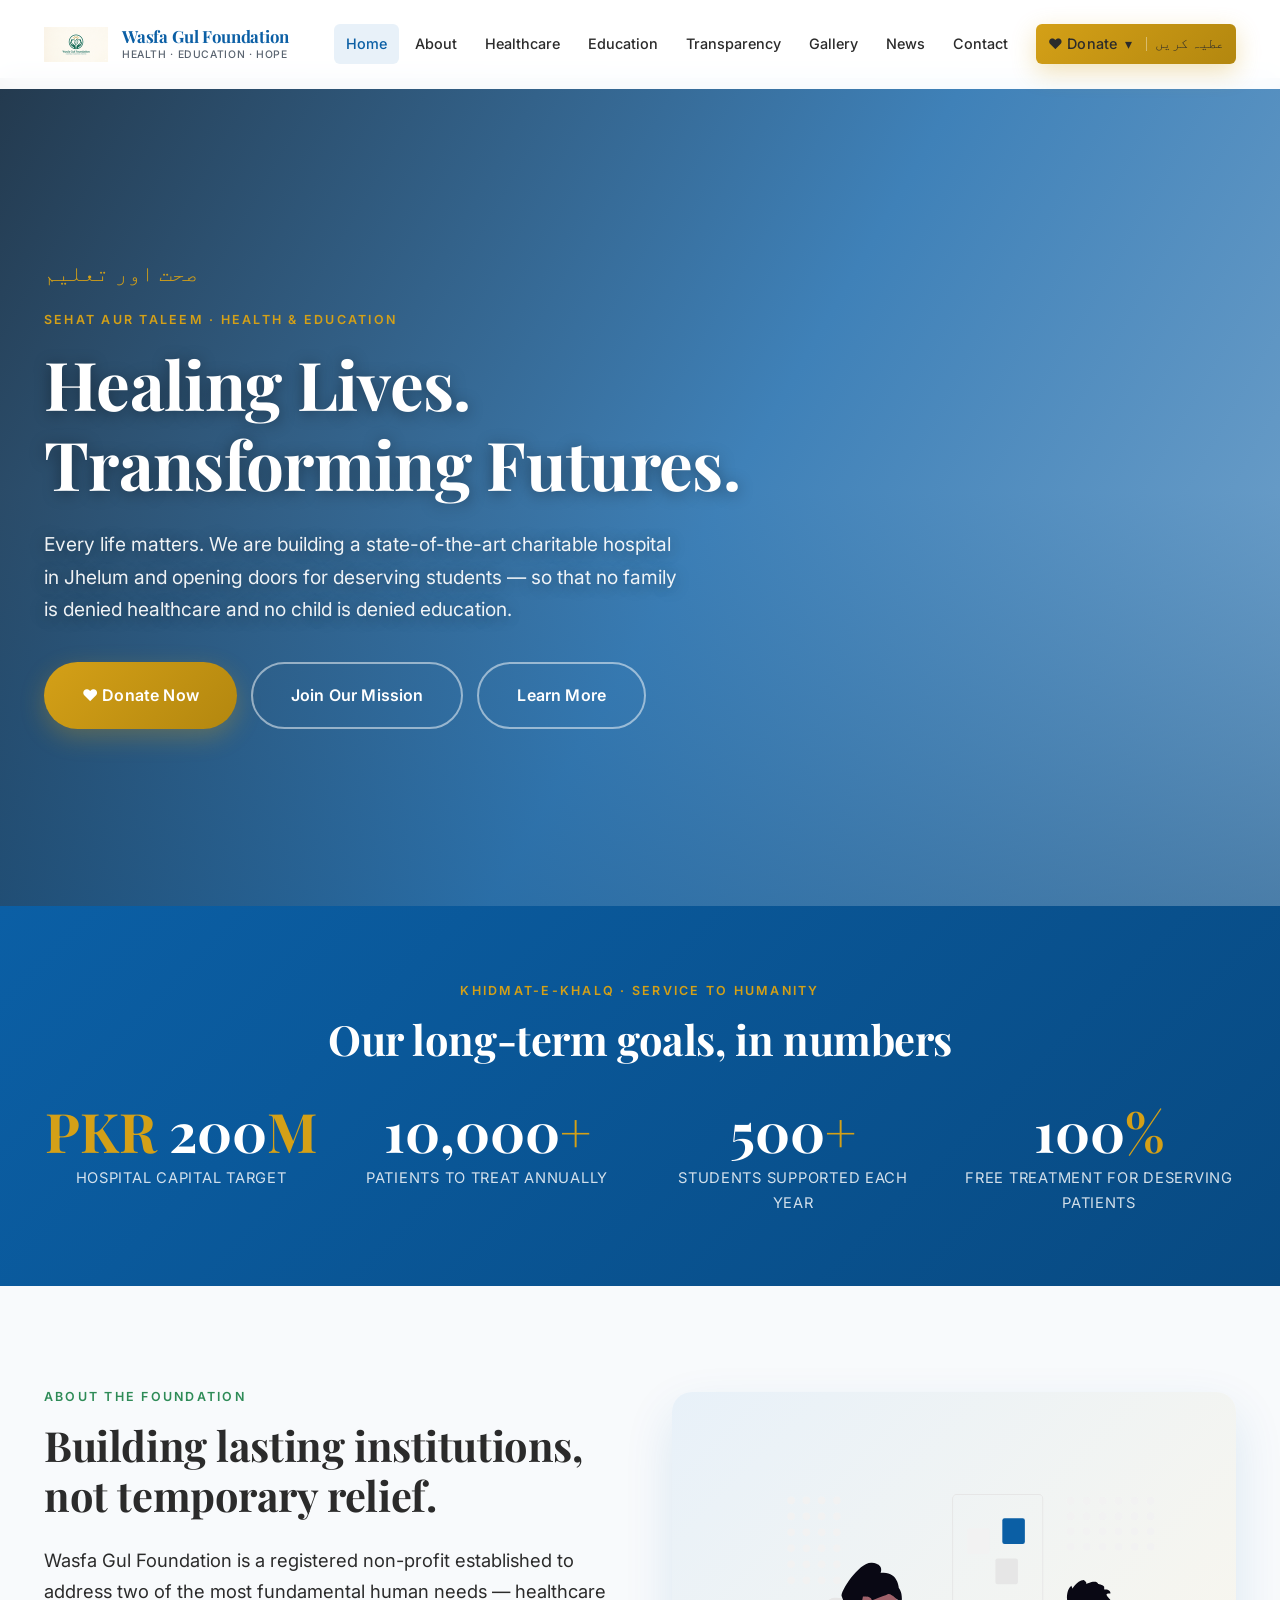
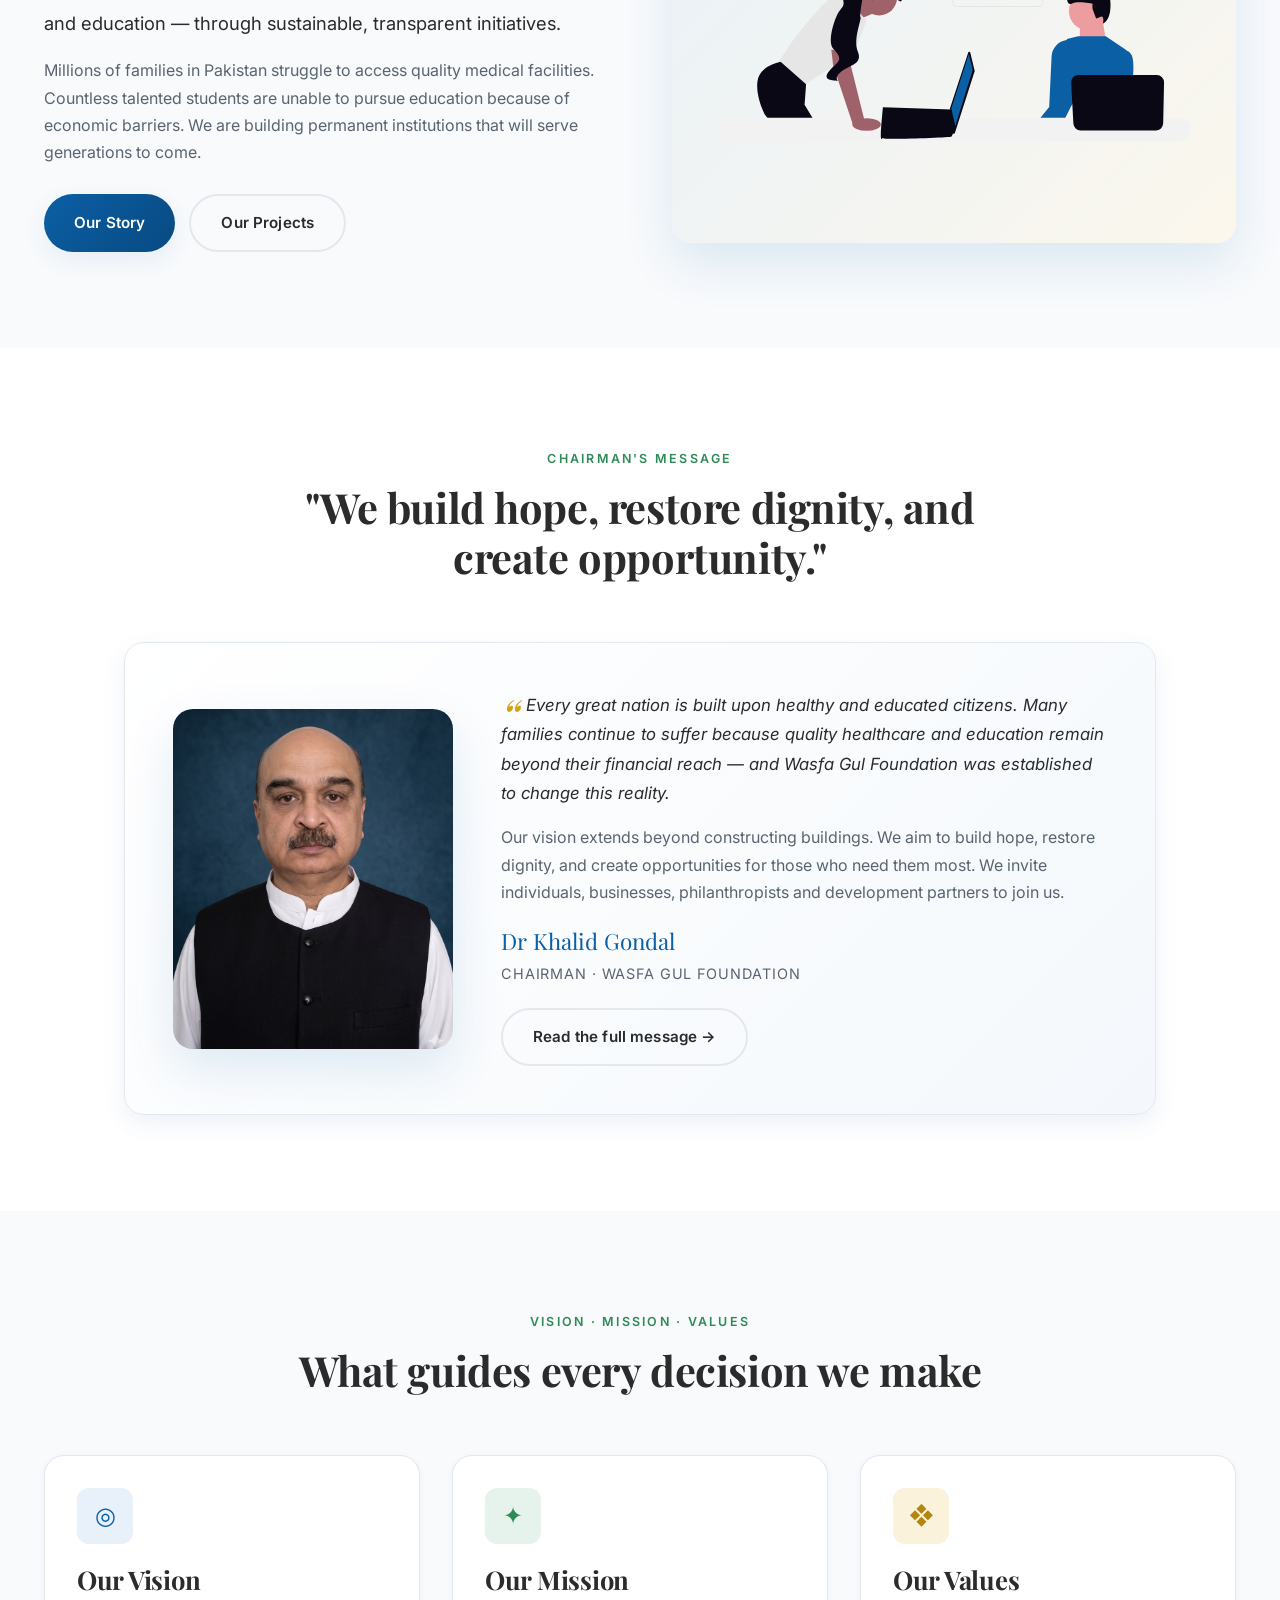
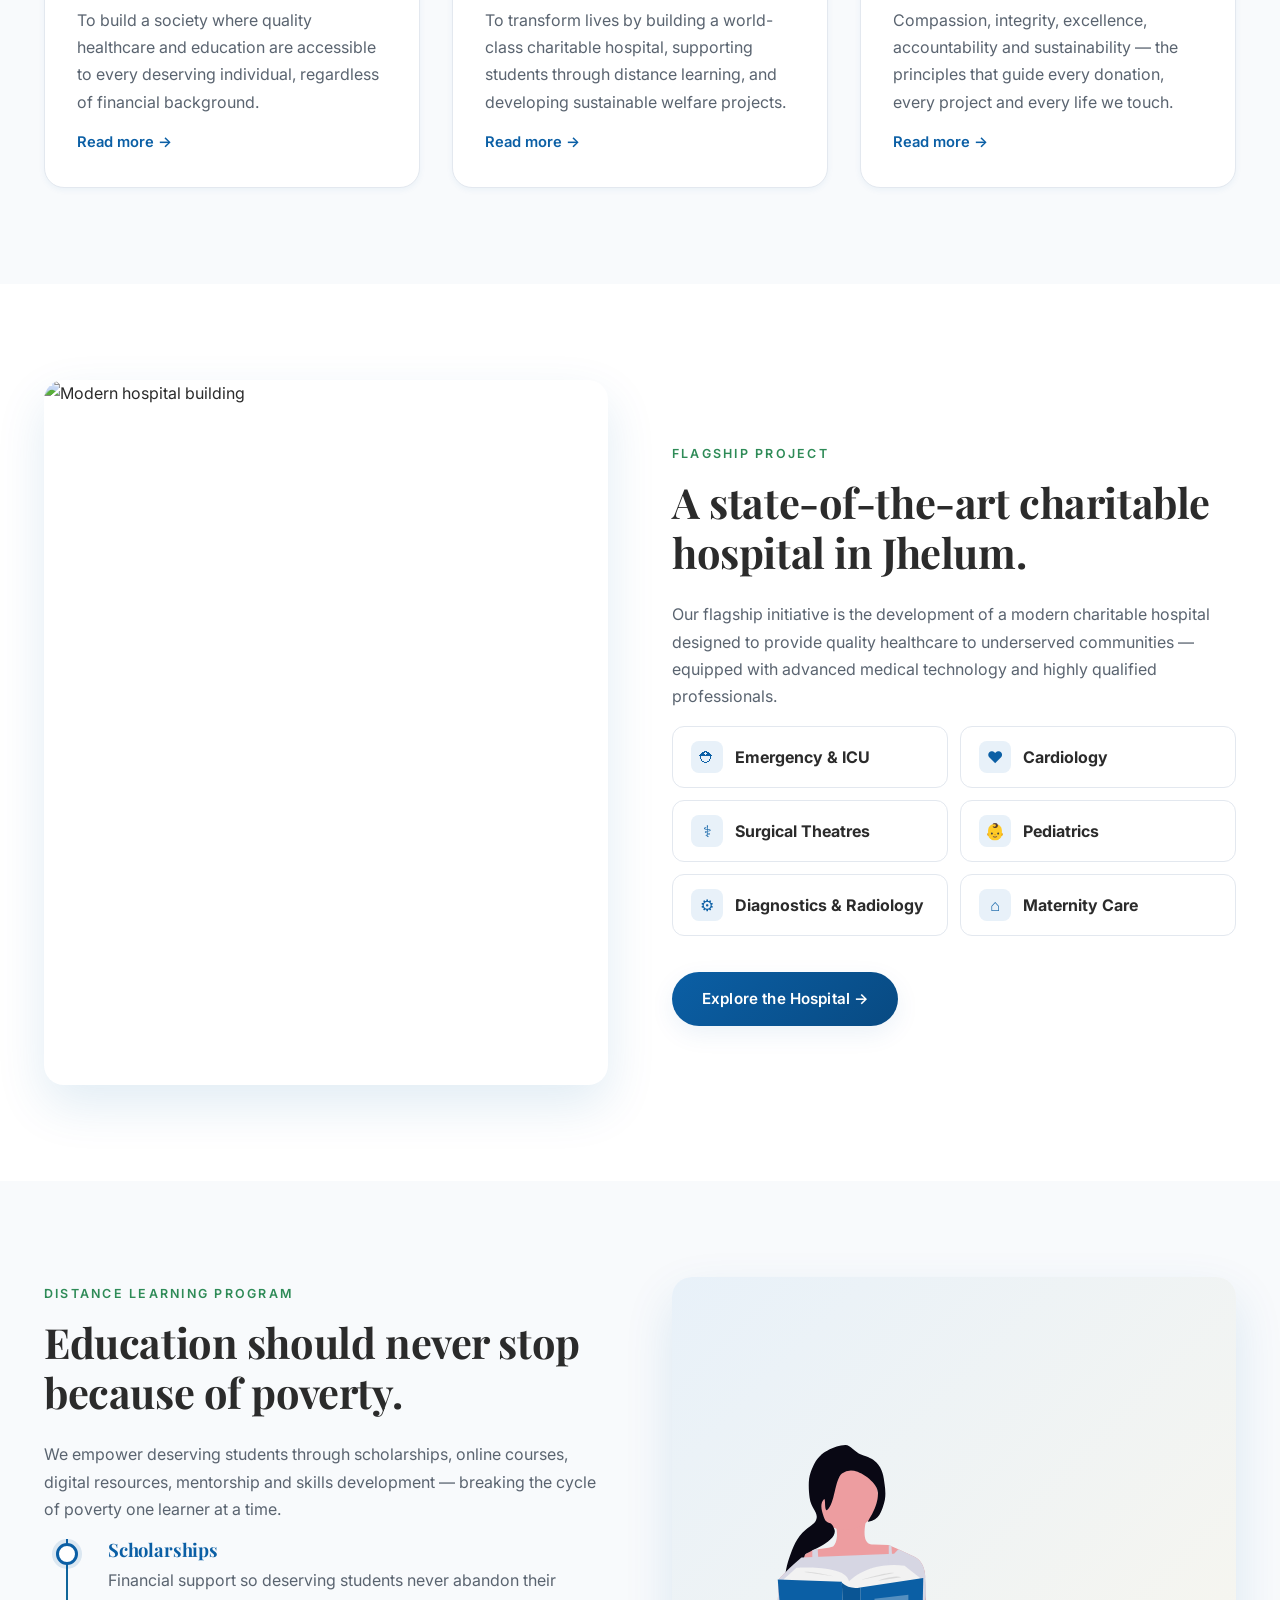
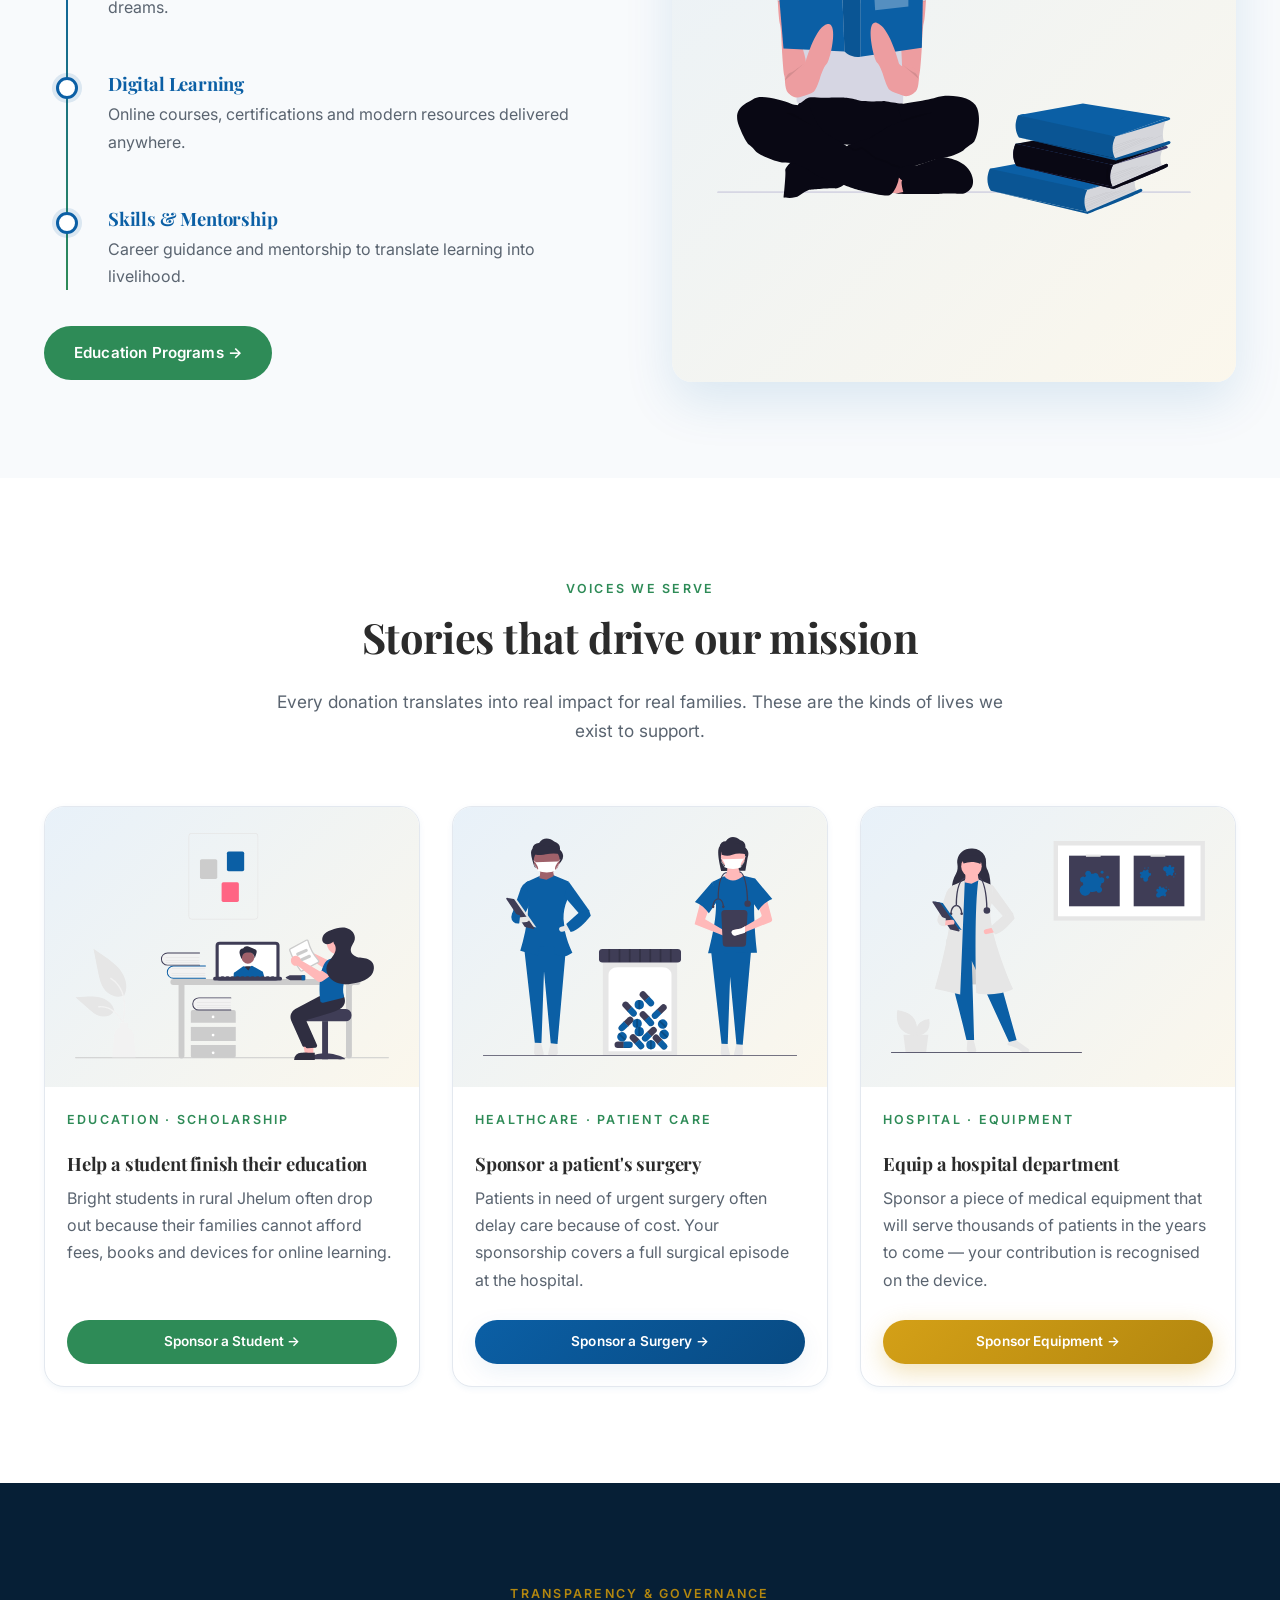
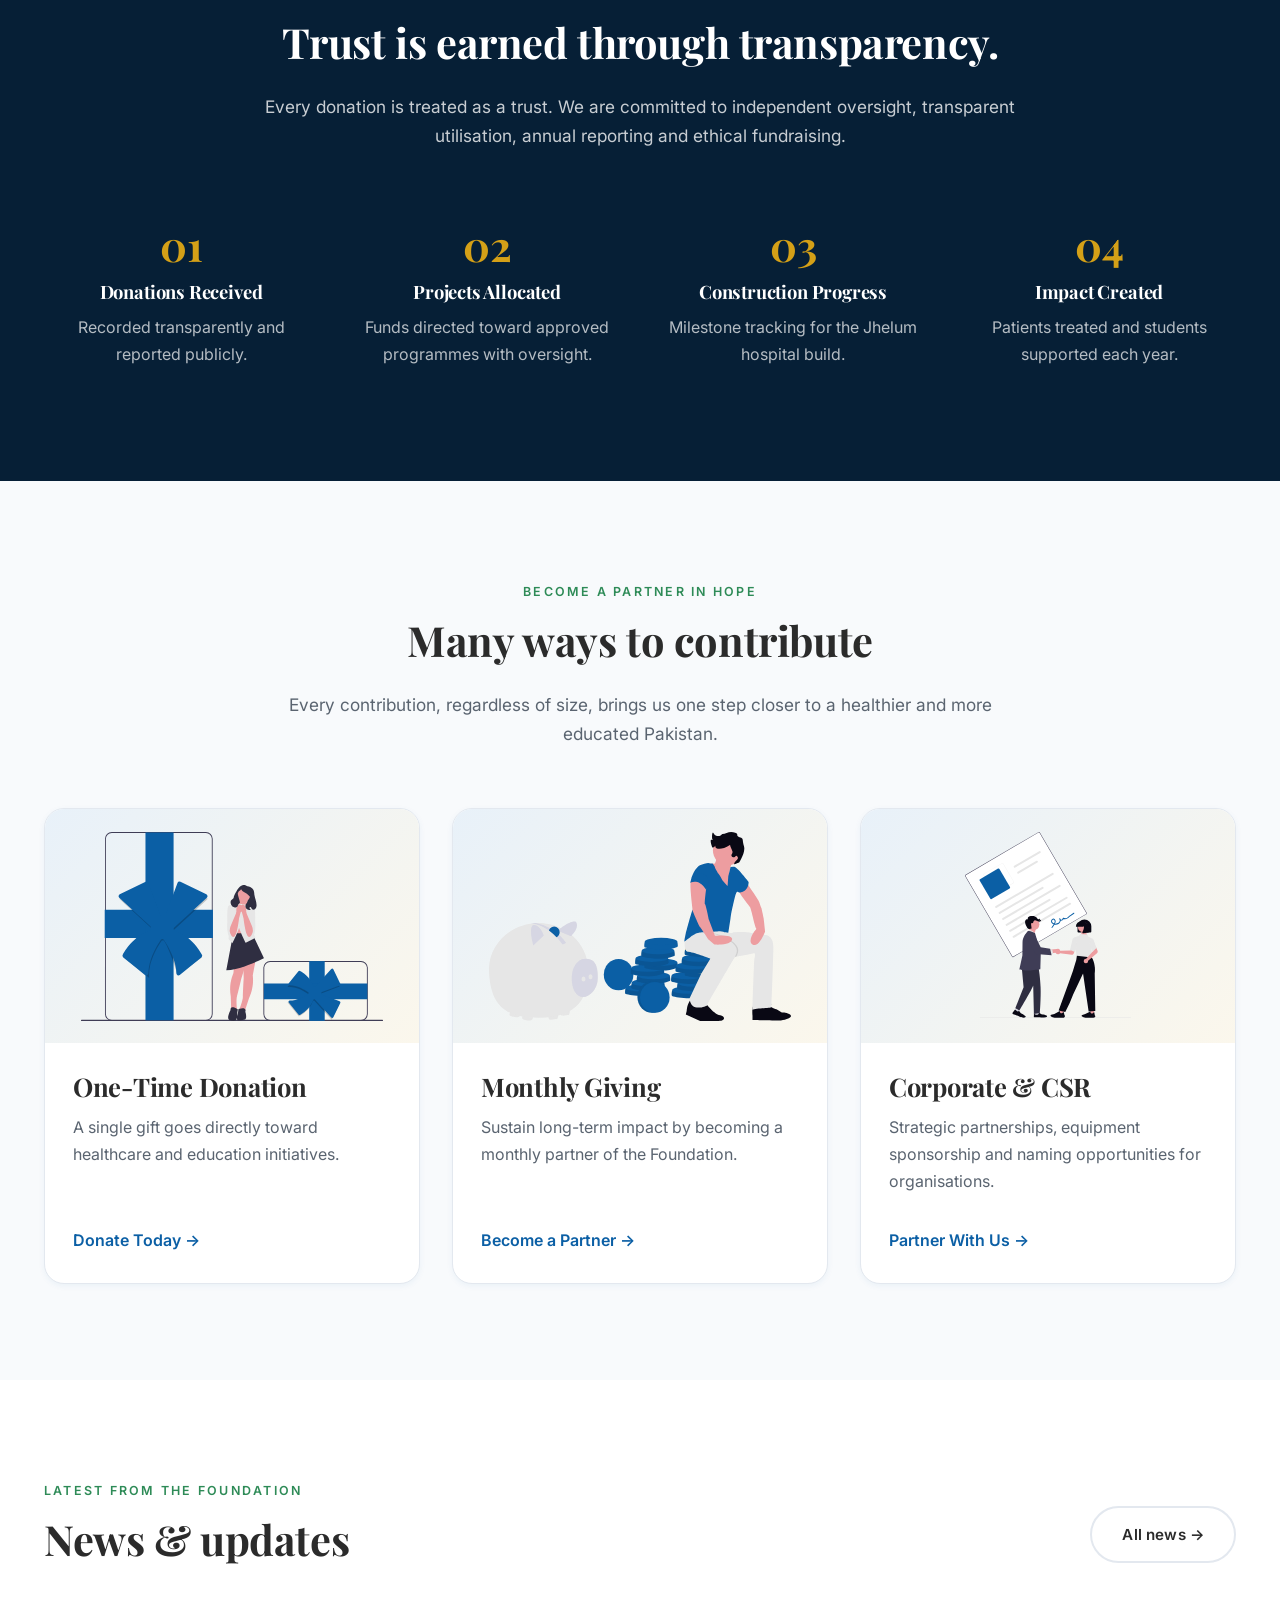
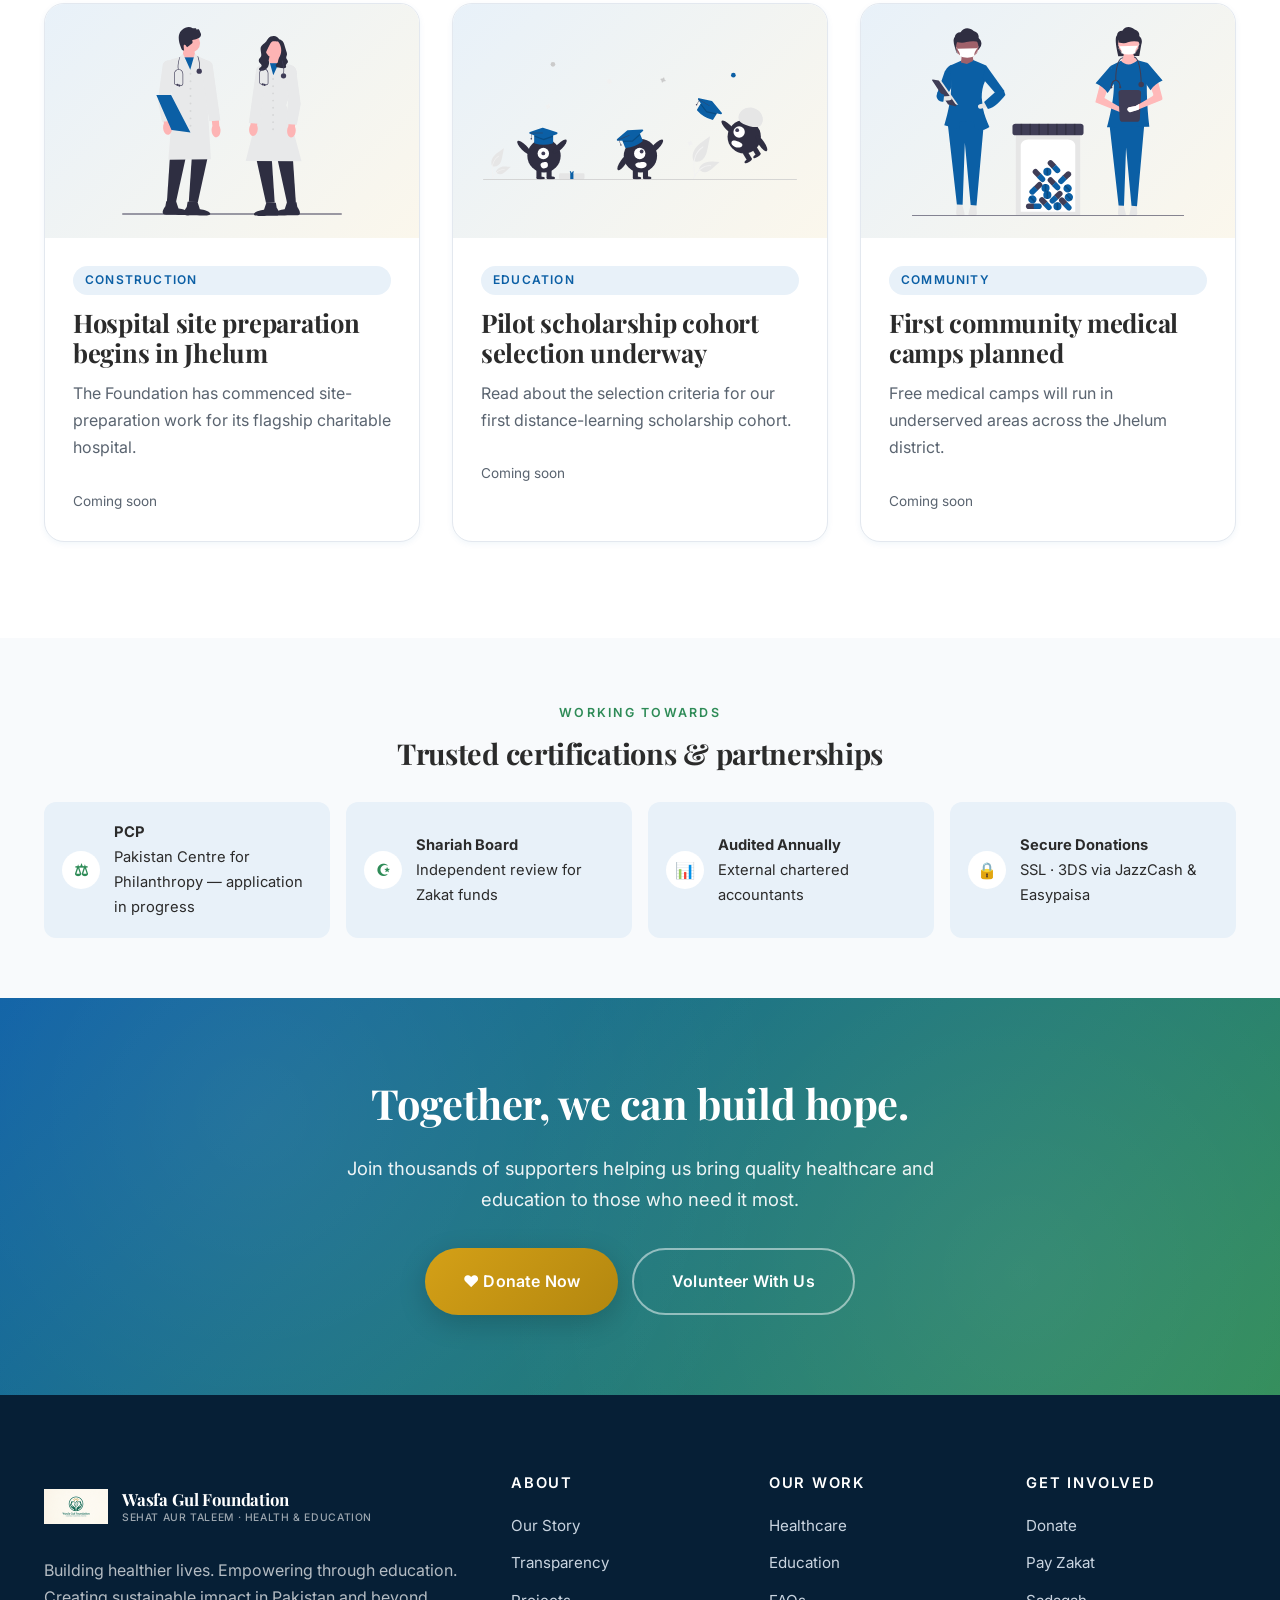
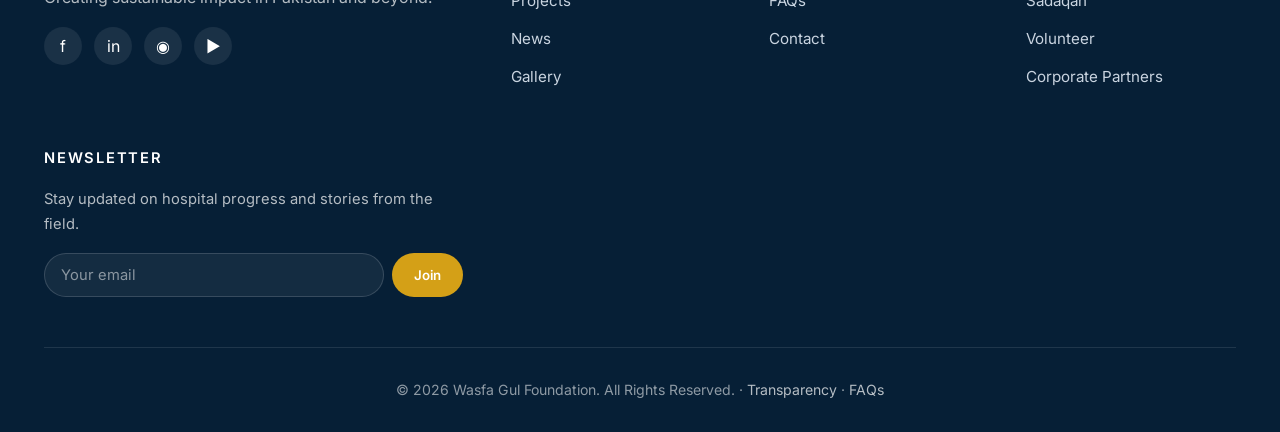
==== commit 57624ab4: "Hide international/diaspora donation bar (not currently permitted) Commented out rather than deleted" ====
--- a/index.html
+++ b/index.html
@@ -442,6 +442,8 @@
 
 </main>
 
+<!-- HIDDEN: international/diaspora donations not currently permitted.
+     To restore, delete this comment opener and the closing marker below.
 <section class="diaspora-bar" aria-label="International donations">
   <div class="container">
     <h3>Donating from abroad?</h3>
@@ -452,6 +454,7 @@
     </div>
   </div>
 </section>
+-->
 
 <footer class="site-footer">
   <div class="container">
